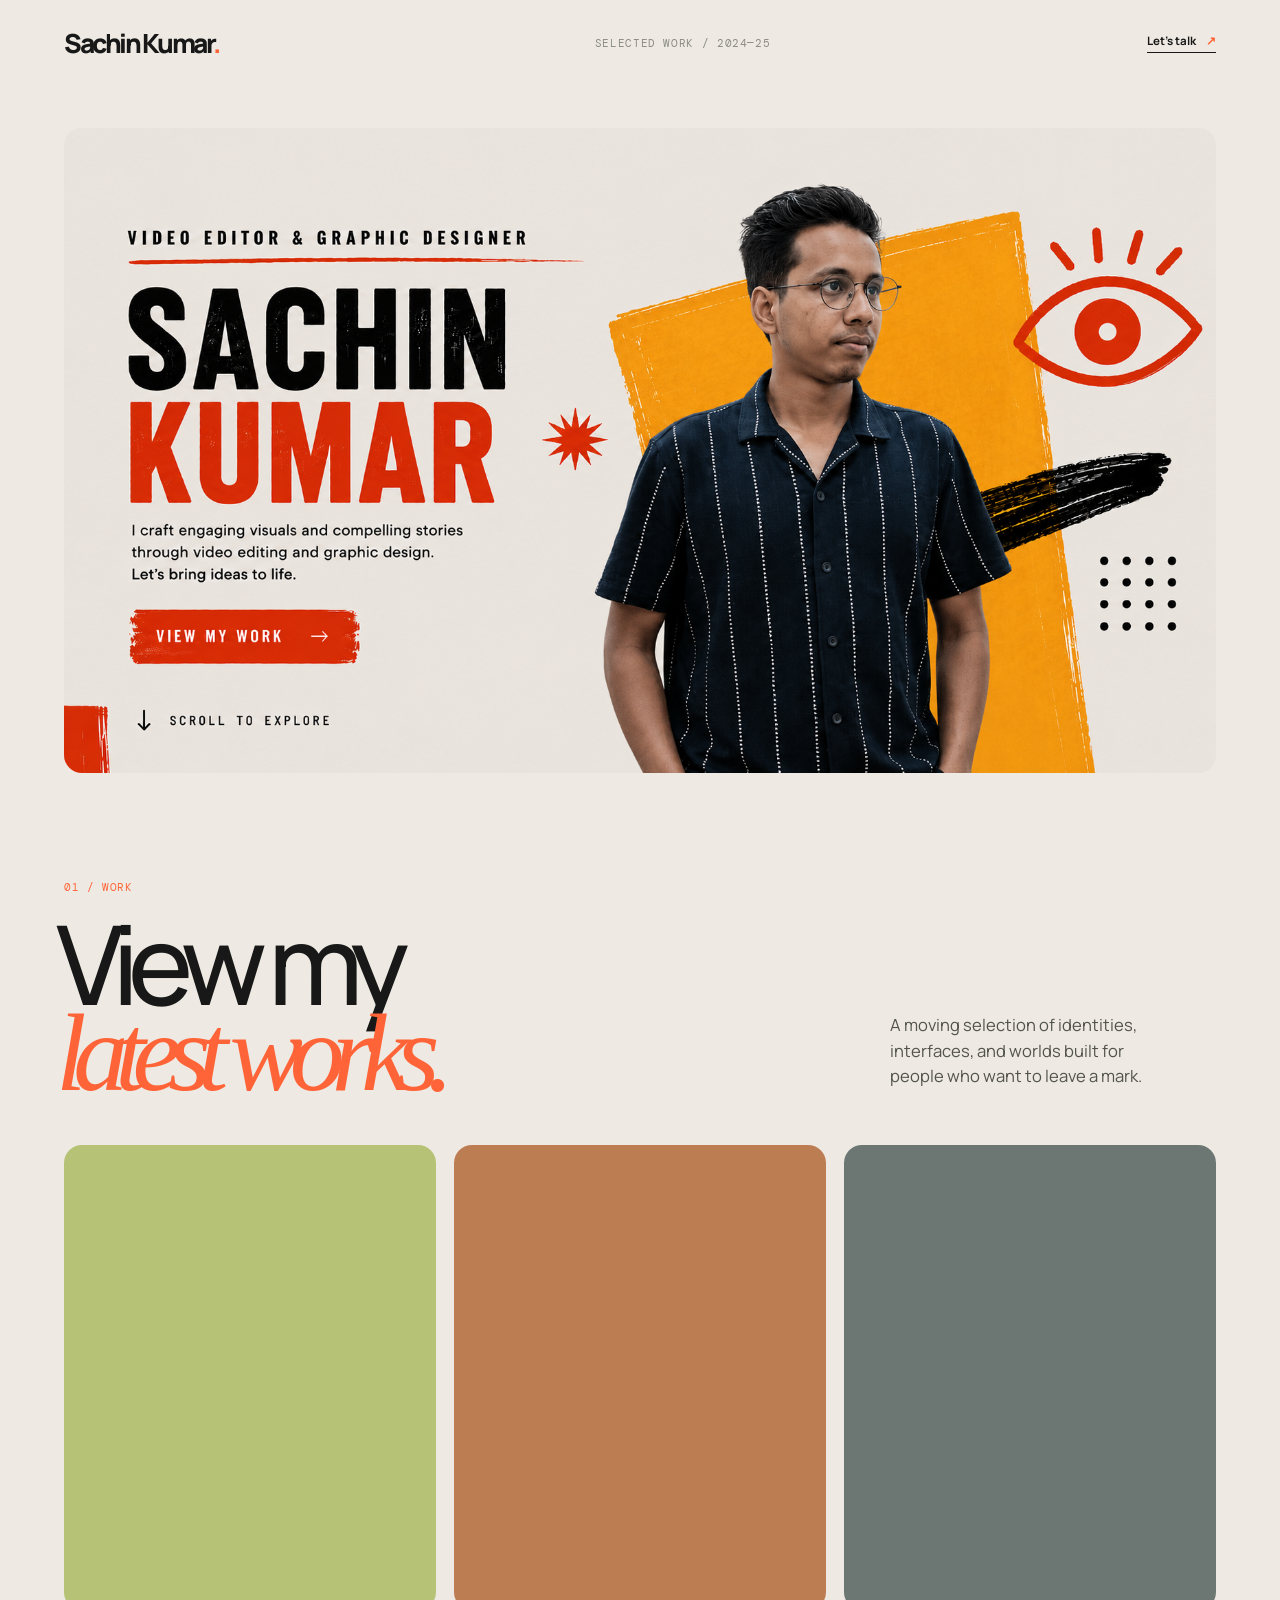
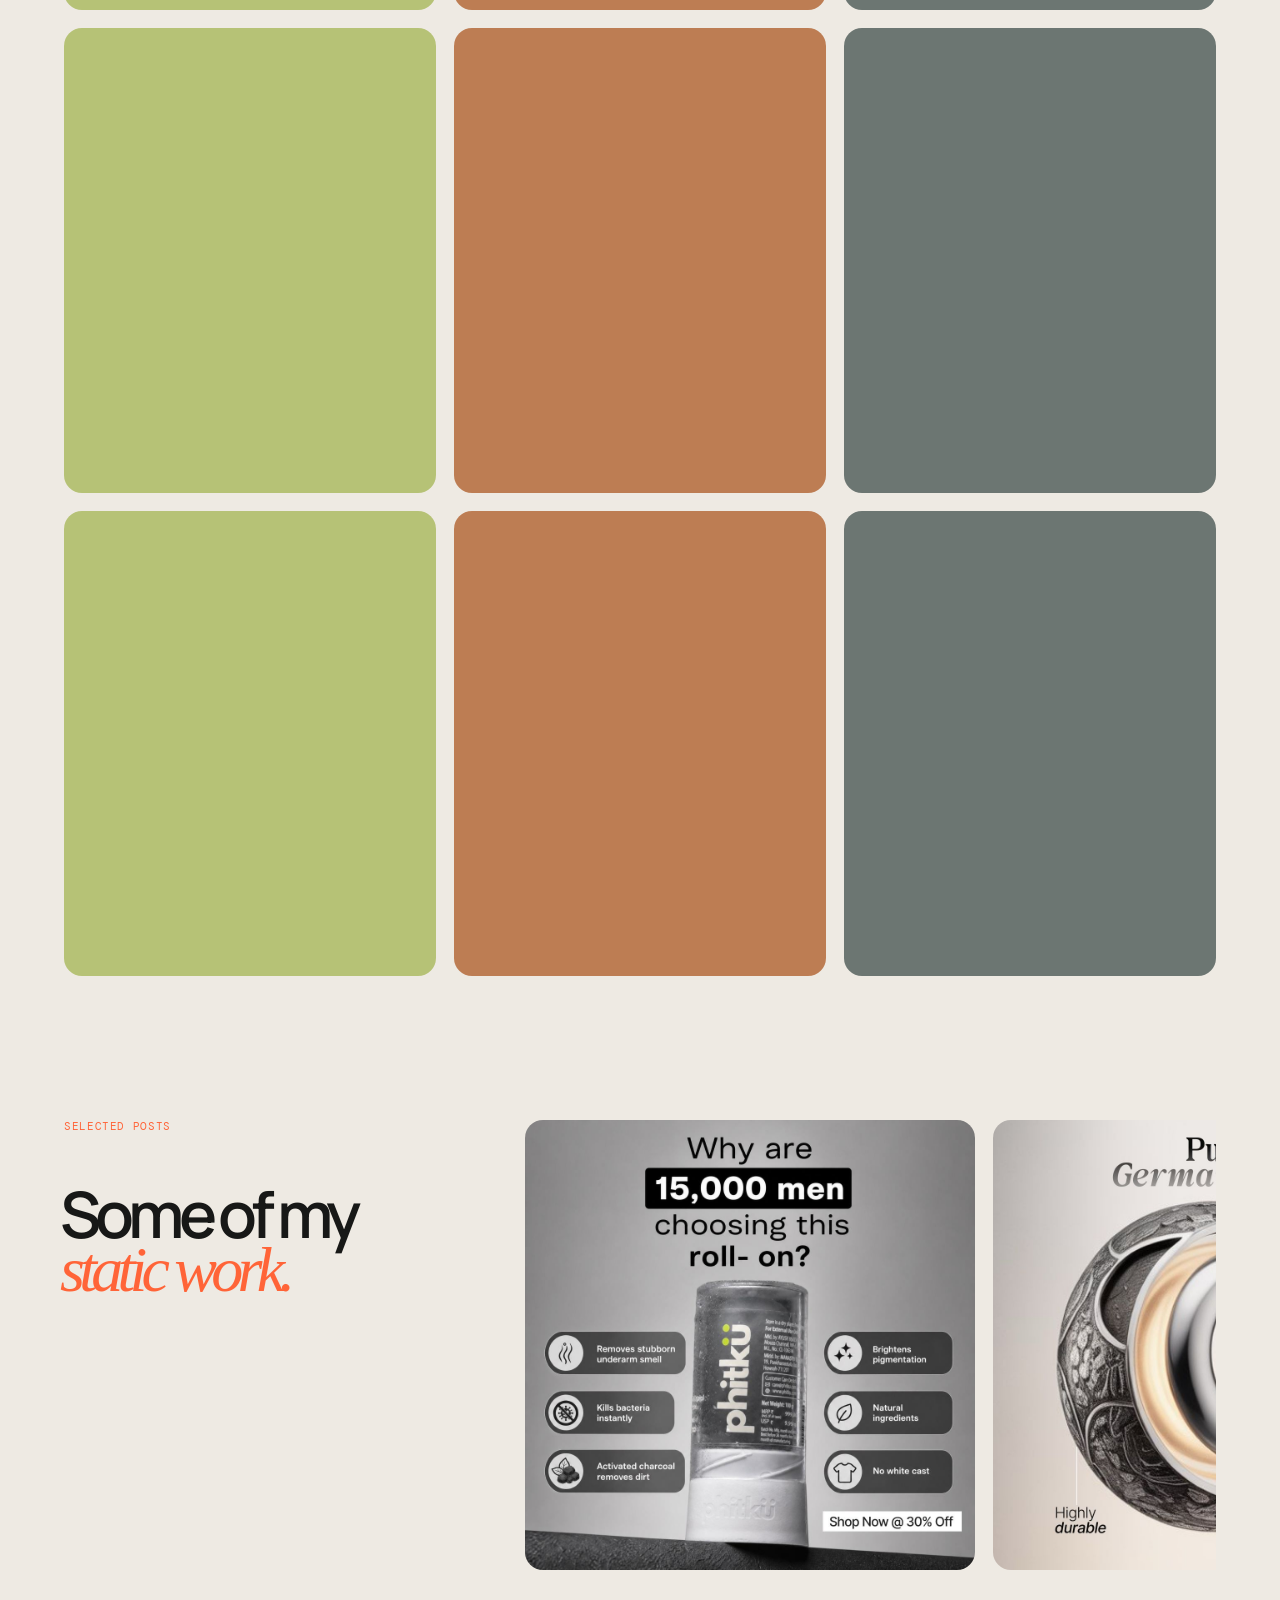
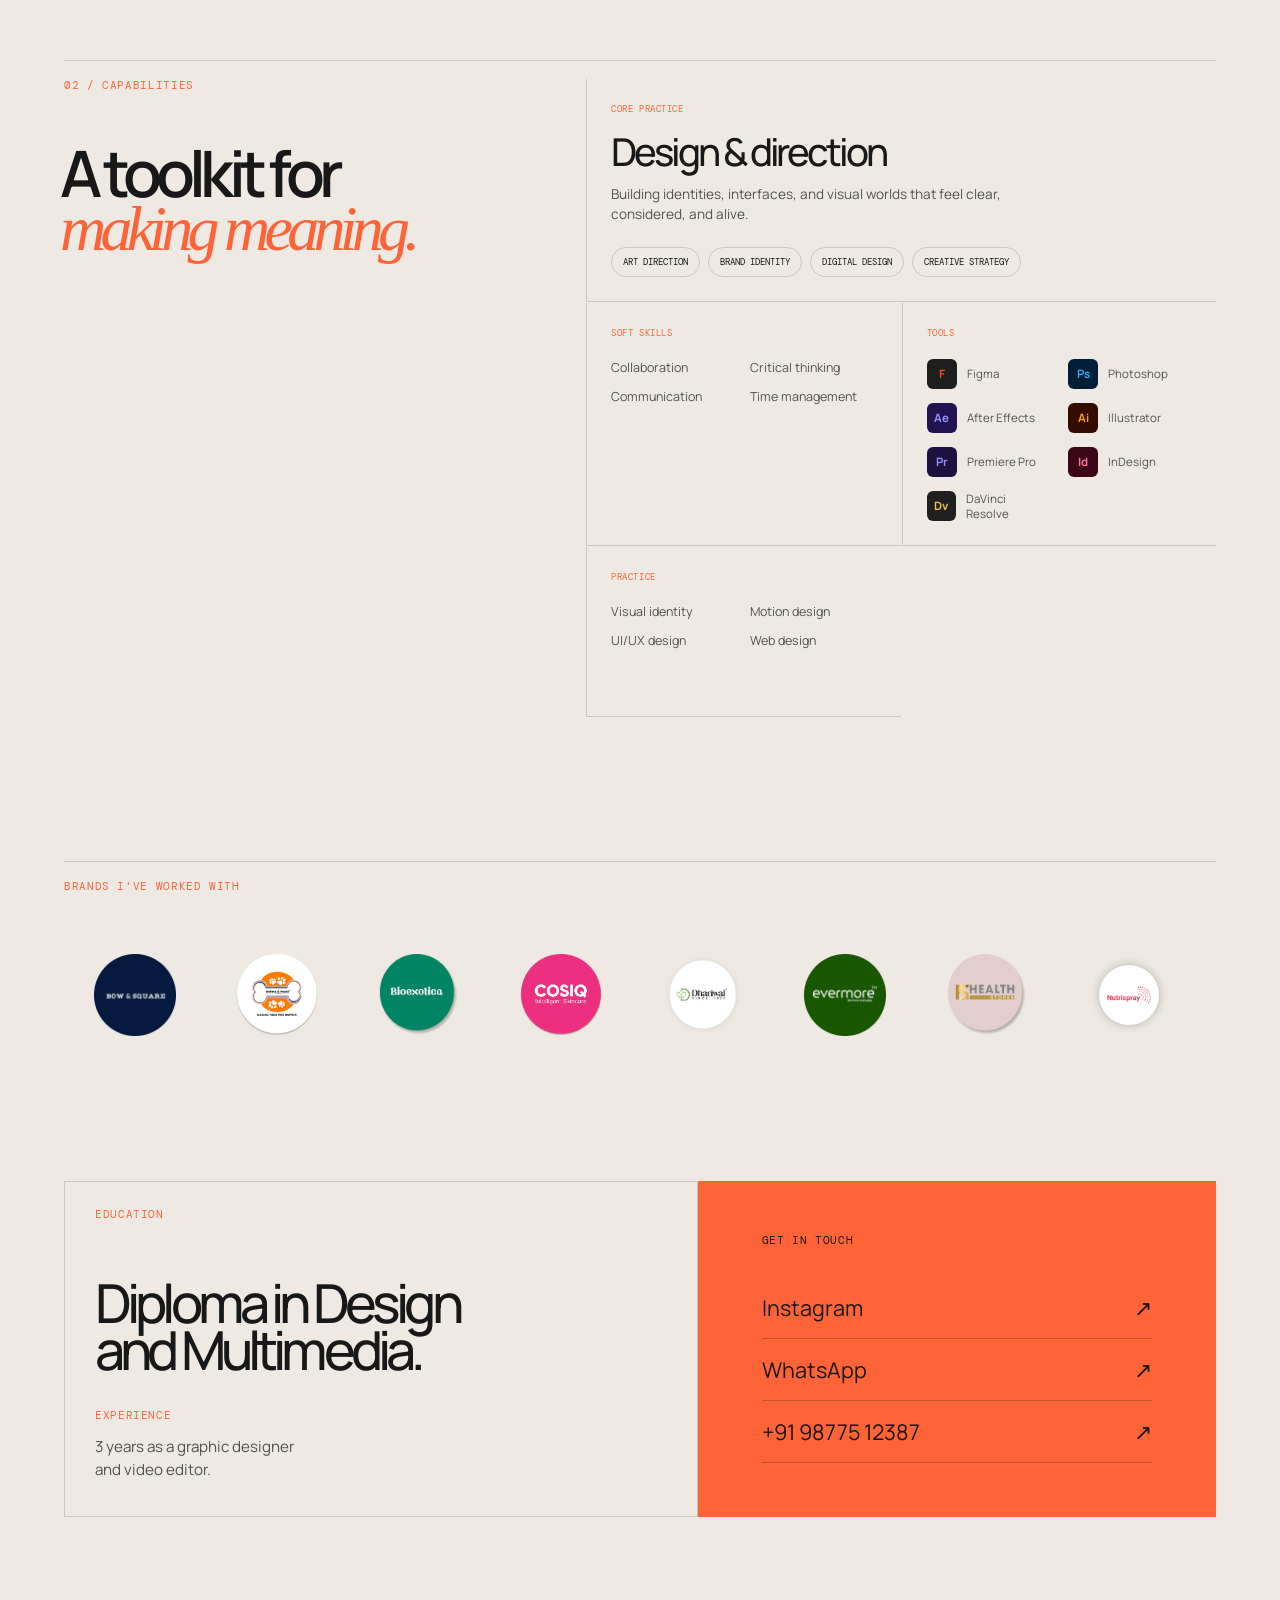
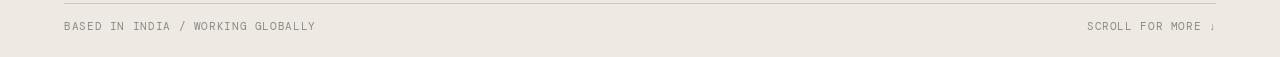
==== work/index.html @ 5f2275ee "Build Sachin portfolio site" ====
<!doctype html>
<html lang="en">
  <head>
    <meta charset="UTF-8" />
    <meta name="viewport" content="width=device-width, initial-scale=1.0" />
    <meta name="description" content="Selected work — a vertical reel of motion, design, and digital experiences." />
    <title>Work — Sachin</title>
    <link rel="preconnect" href="https://fonts.googleapis.com" />
    <link rel="preconnect" href="https://fonts.gstatic.com" crossorigin />
    <link href="https://fonts.googleapis.com/css2?family=DM+Mono:wght@400;500&family=Manrope:wght@400;500;600;700;800&display=swap" rel="stylesheet" />
    <link rel="stylesheet" href="./styles.css" />
  </head>
  <body>
    <main class="work-page">
      <header class="site-header">
        <a class="brand" href="../" aria-label="Back to home">Sachin Kumar<span>.</span></a>
        <p class="eyebrow">Selected work / 2024—25</p>
        <a class="contact-link" href="https://wa.me/919877512387" target="_blank" rel="noopener noreferrer">Let's talk <span>↗</span></a>
      </header>

      <div class="top-banner">
        <picture>
          <source media="(max-width: 650px)" srcset="./sachin-graphic-mob.png" />
          <img src="./sachin-graphic-desk.png" alt="Sachin Kumar — graphic designer" />
        </picture>
      </div>

      <section class="work-intro" aria-labelledby="work-title">
        <div>
          <p class="eyebrow accent">01 / Work</p>
          <h1 id="work-title">View my<br /><em>latest works.</em></h1>
        </div>
        <p class="intro-copy">A moving selection of identities, interfaces, and worlds built for people who want to leave a mark.</p>
      </section>

      <div class="video-grid" id="video-grid" aria-label="Selected work videos"></div>

      <section class="static-work-section" aria-labelledby="static-work-title">
        <div class="static-work-heading">
          <p class="eyebrow accent">Selected posts</p>
          <h2 id="static-work-title">Some of my<br /><em>static work.</em></h2>
        </div>
        <div class="image-slider" aria-label="Selected still images">
          <div class="image-slider-track" id="image-slider-track"></div>
          <button class="image-slider-button image-slider-previous" id="image-previous" type="button" aria-label="Previous image">←</button>
          <button class="image-slider-button image-slider-next" id="image-next" type="button" aria-label="Next image">→</button>
        </div>
      </section>

      <section class="skills-section" aria-labelledby="skills-title">
        <div class="skills-heading">
          <p class="eyebrow accent">02 / Capabilities</p>
          <h2 id="skills-title">A toolkit for<br /><em>making meaning.</em></h2>
        </div>
        <div class="skills-grid">
          <article class="skill-block skill-block-wide">
            <p class="mono">Core practice</p>
            <h3>Design &amp; direction</h3>
            <p class="skill-copy">Building identities, interfaces, and visual worlds that feel clear, considered, and alive.</p>
            <div class="skill-tags"><span>Art direction</span><span>Brand identity</span><span>Digital design</span><span>Creative strategy</span></div>
          </article>
          <article class="skill-block">
            <p class="mono">Soft skills</p>
            <div class="skill-list"><span>Collaboration</span><span>Critical thinking</span><span>Communication</span><span>Time management</span></div>
          </article>
          <article class="skill-block">
            <p class="mono">Tools</p>
            <div class="software-list">
              <span class="software"><b class="software-icon figma">F</b>Figma</span><span class="software"><b class="software-icon adobe">Ps</b>Photoshop</span>
              <span class="software"><b class="software-icon after-effects">Ae</b>After Effects</span><span class="software"><b class="software-icon illustrator">Ai</b>Illustrator</span>
              <span class="software"><b class="software-icon premiere">Pr</b>Premiere Pro</span><span class="software"><b class="software-icon indesign">Id</b>InDesign</span>
              <span class="software"><b class="software-icon davinci">Dv</b>DaVinci Resolve</span>
            </div>
          </article>
          <article class="skill-block">
            <p class="mono">Practice</p>
            <div class="skill-list"><span>Visual identity</span><span>Motion design</span><span>UI/UX design</span><span>Web design</span></div>
          </article>
        </div>
      </section>

      <section class="brands-section" aria-labelledby="brands-title">
        <p class="eyebrow accent" id="brands-title">Brands I've worked with</p>
        <div class="brands-marquee">
          <div class="brands-track" id="brands-track"></div>
        </div>
      </section>

      <section class="details-section" aria-label="Education, experience, and contact information">
        <div class="details-copy">
          <p class="eyebrow accent">Education</p>
          <h2>Diploma in Design<br />and Multimedia.</h2>
          <p class="eyebrow accent details-label">Experience</p>
          <p class="details-text">3 years as a graphic designer<br />and video editor.</p>
        </div>
        <div class="contact-details">
          <p class="eyebrow">Get in touch</p>
          <a href="https://www.instagram.com/dristiframe/" target="_blank" rel="noopener noreferrer">Instagram <span>↗</span></a>
          <a href="https://wa.me/919877512387" target="_blank" rel="noopener noreferrer">WhatsApp <span>↗</span></a>
          <a href="tel:+919877512387">+91 98775 12387 <span>↗</span></a>
        </div>
      </section>

      <footer class="site-footer">
        <span class="mono">Based in india / working globally</span>
        <span class="mono">Scroll for more ↓</span>
      </footer>
    </main>

    <div class="video-modal" id="video-modal" aria-hidden="true" role="dialog" aria-modal="true" aria-label="Expanded project video">
      <button class="video-modal-close" id="video-modal-close" aria-label="Close video">×</button>
      <video id="expanded-video" controls playsinline></video>
    </div>
    <script src="./script.js"></script>
  </body>
</html>
---- work/styles.css ----
:root {
  --paper: #eeeae3;
  --ink: #171817;
  --muted: #8a8b84;
  --line: rgba(23, 24, 23, .16);
  --lime: #d7ff4b;
  --orange: #ff6438;
}

* { box-sizing: border-box; }
html { background: var(--paper); color: var(--ink); font-family: Manrope, sans-serif; }
body { margin: 0; min-width: 320px; }
a { color: inherit; text-decoration: none; }
button { color: inherit; font: inherit; }
.work-page { min-height: 100vh; padding: 30px 5vw 24px; overflow: hidden; }
.site-header, .site-footer { align-items: center; display: flex; justify-content: space-between; }
.brand { font-size: 1.65rem; font-weight: 800; letter-spacing: -.09em; line-height: 1; }
.brand span { color: var(--orange); }
.eyebrow, .mono { font-family: "DM Mono", monospace; font-size: .66rem; letter-spacing: .06em; text-transform: uppercase; }
.eyebrow { margin: 0; color: var(--muted); }
.accent { color: var(--orange); }
.contact-link { border-bottom: 1px solid var(--ink); font-size: .72rem; font-weight: 700; padding-bottom: 4px; }
.contact-link span { color: var(--orange); margin-left: 8px; }
.top-banner { margin: clamp(46px, 8vh, 100px) auto 0; max-width: 1300px; overflow: hidden; }
.top-banner picture, .top-banner img { display: block; width: 100%; }
.top-banner img { border-radius: 18px; height: auto; }
.work-intro { align-items: end; display: flex; justify-content: space-between; margin: clamp(70px, 12vh, 150px) 0 50px; }
h1 { font-size: clamp(4.5rem, 8.6vw, 9rem); font-weight: 500; letter-spacing: -.095em; line-height: .77; margin: 27px 0 0 -8px; }
h1 em { color: var(--orange); font-family: Georgia, serif; font-weight: 400; letter-spacing: -.12em; }
.intro-copy { color: #52534d; font-size: clamp(.9rem, 1.3vw, 1.08rem); line-height: 1.55; margin: 0 4% 6px 0; max-width: 280px; }
.skills-section { border-top: 1px solid var(--line); display: grid; gap: clamp(36px, 8vw, 130px); grid-template-columns: .8fr 1.2fr; margin: 0 auto clamp(110px, 16vh, 190px); max-width: 1300px; padding-top: 18px; }
.skills-heading h2 { font-size: clamp(2.8rem, 5vw, 5.4rem); letter-spacing: -.09em; line-height: .82; margin: 55px 0 0 -4px; }
.skills-heading h2 em { color: var(--orange); font-family: Georgia, serif; font-style: italic; font-weight: 400; }
.skills-grid { display: grid; gap: 1px; grid-template-columns: repeat(2, 1fr); }
.skill-block { border-left: 1px solid var(--line); border-bottom: 1px solid var(--line); min-height: 170px; padding: 24px 24px; }
.skill-block-wide { grid-column: span 2; min-height: 210px; }
.skill-block .mono { color: var(--orange); font-size: .58rem; margin: 0 0 20px; }
.skill-block h3 { font-size: clamp(1.7rem, 3vw, 3rem); font-weight: 500; letter-spacing: -.08em; line-height: .9; margin: 0 0 14px; }
.skill-copy { color: #52534d; font-size: .85rem; line-height: 1.5; margin: 0 0 22px; max-width: 390px; }
.skill-tags { display: flex; flex-wrap: wrap; gap: 8px; }
.skill-tags span { border: 1px solid var(--line); border-radius: 999px; font: .58rem "DM Mono", monospace; padding: 8px 11px; text-transform: uppercase; }
.skill-list { display: grid; gap: 12px; grid-template-columns: 1fr 1fr; }
.skill-list span { color: #52534d; font-size: .78rem; }
.software-list { display: grid; gap: 14px 18px; grid-template-columns: 1fr 1fr; }
.software { align-items: center; color: #52534d; display: flex; font-size: .72rem; gap: 10px; }
.software-icon { align-items: center; background: var(--ink); border-radius: 6px; color: white; display: inline-flex; font: 700 .72rem Manrope, sans-serif; height: 30px; justify-content: center; width: 30px; }
.software-icon.figma { background: #1e1e1e; color: #f24e1e; }.software-icon.adobe { background: #001e36; color: #31a8ff; }.software-icon.after-effects { background: #20134f; color: #9990ff; }.software-icon.illustrator { background: #330d00; color: #ff9a00; }.software-icon.premiere { background: #1d123f; color: #9990ff; }.software-icon.indesign { background: #3b0717; color: #ff6f9f; }
.software-icon.davinci { background: #202020; color: #f2c14e; }
.reel { margin: 0 auto; max-width: 1300px; }
.skills-reel { border-top: 1px solid var(--line); margin: 72px 0 0; max-width: none; padding-top: 18px; }
.video-grid { display: grid; gap: 18px; grid-template-columns: repeat(3, minmax(0, 1fr)); margin: 0 auto clamp(72px, 16vh, 190px); max-width: 1300px; width: 100%; }
.slide { aspect-ratio: 4 / 5; background: #303b30; border-radius: 18px; cursor: pointer; overflow: hidden; position: relative; }
.slide video { height: 100%; object-fit: cover; position: absolute; width: 100%; }
.slide:nth-child(3n + 1) { background: #b6c276; }.slide:nth-child(3n + 2) { background: #bd7d53; }.slide:nth-child(3n) { background: #6c7672; }
.slide:nth-child(3n + 2) video { filter: saturate(.75) sepia(.2); }.slide:nth-child(3n) video { filter: grayscale(.5) contrast(1.1); }
.slide-overlay { display: none; }
.slide-open { background: transparent; border: 0; cursor: pointer; inset: 0; padding: 0; position: absolute; z-index: 2; }
.static-work-section { align-items: start; display: grid; gap: clamp(36px, 7vw, 110px); grid-template-columns: .7fr 1.3fr; margin: 0 auto clamp(72px, 10vh, 110px); max-width: 1300px; }
.static-work-heading h2 { font-size: clamp(2.8rem, 5vw, 5.4rem); letter-spacing: -.09em; line-height: .82; margin: 55px 0 0 -4px; }
.static-work-heading h2 em { color: var(--orange); font-family: Georgia, serif; font-style: italic; font-weight: 400; }
.image-slider { min-width: 0; overflow: hidden; position: relative; }
.image-slider-track { display: flex; gap: 18px; overflow-x: auto; scroll-behavior: smooth; scrollbar-width: none; }
.image-slider-track::-webkit-scrollbar { display: none; }
.image-slide { height:450px; background: #e5e3df; border-radius: 18px; flex: 0 0 calc((100% - 36px) / 3); object-fit: cover; scroll-snap-align: start; width: 100%; }
.image-slider-button { display: none; }
h2 { font-size: clamp(1.2rem, 2.1vw, 2rem); font-weight: 600; letter-spacing: -.08em; line-height: .9; margin: 0; }
h2 span { font-family: Georgia, serif; font-style: italic; font-weight: 400; letter-spacing: -.12em; }
.slide-detail { font-size: .66rem; line-height: 1.35; margin: 14px 0 0; }
.slide-arrow { color: var(--lime); font-size: 1.3rem; position: absolute; right: 18px; top: 18px; }
.slide-arrow { background: transparent; border: 0; cursor: zoom-in; outline: none; padding: 0; z-index: 3; }
.slide-arrow:focus, .slide-arrow:focus-visible { outline: none; box-shadow: none; }
.site-footer { border-top: 1px solid var(--line); color: var(--muted); margin-top: 86px; padding-top: 16px; }
.video-modal { align-items: center; background: rgba(23,24,23,.92); display: flex; inset: 0; justify-content: center; opacity: 0; padding: 5vw; pointer-events: none; position: fixed; z-index: 20; }
.video-modal.is-open { opacity: 1; pointer-events: auto; }
.video-modal video { background: #000; border-radius: 14px; max-height: 90vh; max-width: min(1100px, 92vw); width: auto; }
.video-modal-close { background: var(--lime); border: 0; border-radius: 50%; cursor: pointer; font-size: 1.7rem; height: 42px; line-height: 1; position: absolute; right: 28px; top: 24px; width: 42px; z-index: 1; }
body.modal-open { overflow: hidden; }
.brands-section { border-top: 1px solid var(--line); margin: 0 auto clamp(90px, 14vh, 160px); max-width: 1300px; overflow: hidden; padding-top: 18px; }
.brands-marquee { margin-top: 42px; overflow: hidden; width: 100vw; }
.brands-track { align-items: center; animation: brands-scroll 32s linear infinite; display: flex; width: max-content; }
.brand-logo { align-items: center; display: flex; height: 120px; justify-content: center; padding: 0 8px; width: 142px; }
.brand-logo img { display: block; max-height: 82px; max-width: 155px; object-fit: contain; }
@keyframes brands-scroll { from { transform: translateX(0); } to { transform: translateX(-50%); } }
.details-section { display: grid; grid-template-columns: 1.1fr .9fr; margin: 0 auto 86px; max-width: 1300px; min-height: 330px; }
.details-copy { border: 1px solid var(--line); padding: 26px 30px 34px; }
.details-copy h2 { font-size: clamp(2.2rem, 4.2vw, 4.6rem); font-weight: 500; letter-spacing: -.09em; line-height: .88; margin: 58px 0 36px; }
.details-label { margin-top: 30px; }
.details-text { color: #52534d; font-size: .95rem; line-height: 1.5; margin: 14px 0 0; }
.contact-details { background: var(--orange); color: var(--ink); display: flex; flex-direction: column; justify-content: center; padding: 36px clamp(28px, 5vw, 70px); }
.contact-details .eyebrow { color: var(--ink); margin-bottom: 30px; }
.contact-details a { border-bottom: 1px solid rgba(23,24,23,.25); font-size: clamp(1rem, 1.7vw, 1.35rem); padding: 16px 0; }
.contact-details a span { float: right; }

@media (max-width: 768px) {
  .work-page { padding: 22px 20px 20px; }
  .site-header .eyebrow { display: none; }
  .work-intro { align-items: start; flex-direction: column; gap: 28px; margin: 90px 0 36px; }
  h1 { font-size: 18vw; }
  .intro-copy { margin: 0; max-width: inherit;font-size: 14px; line-height: 1.4;}
  .skills-section { display: block; margin-bottom: 90px; }
  .skills-heading h2 { margin: 45px 0 42px; }
  .skills-grid { grid-template-columns: 1fr 1fr; }
  .skill-block { min-height: 150px; padding-left: 16px; }
  .skill-block-wide { grid-column: span 2; min-height: 205px; }
  .skill-block-wide { order: 0; }
  .skill-block:nth-child(2) { order: 1; }
  .skill-block:nth-child(4) { order: 2; }
  .skill-block:nth-child(3) { grid-column: span 2; order: 3; }
  .skill-list { grid-template-columns: 1fr; }
  .video-grid { gap: 12px; grid-template-columns: repeat(3, minmax(0, 1fr)); margin-bottom: 90px; }
  .slide { border-radius: 14px; }
  .image-slider-track { gap: 12px; }
  .image-slide { border-radius: 14px; flex-basis: calc((100% - 24px) / 3); }
  .site-footer { margin-top: 20px; }
  .site-footer span:last-child { display: none; }
  .top-banner { margin-top: 42px; }
  .top-banner img { border-radius: 12px; }
  .brands-marquee { margin-top: 30px; }
  .brand-logo { height: 92px; padding: 0 5px; width: 112px; }
  .brand-logo img { max-height: 90px; max-width: 115px; }
  .details-section { display: block; margin-bottom: 64px; }
  .details-copy { padding: 22px 16px 30px; }
  .details-copy h2 { margin: 42px 0 30px; }
  .contact-details { padding: 30px 16px; }
  .static-work-section { display: block; }
  .static-work-heading h2 { margin: 0 0 36px; }
  .image-slider-button { align-items: center; background: rgba(238,234,227,.92); border: 1px solid var(--line); border-radius: 50%; color: var(--ink); display: flex; height: 34px; justify-content: center; position: absolute; top: 50%; transform: translateY(-50%); width: 34px; z-index: 3; }
  .image-slider-previous { left: 1px; }
  .image-slider-next { right: 1px; }
  .image-slide { height:360px; }
}
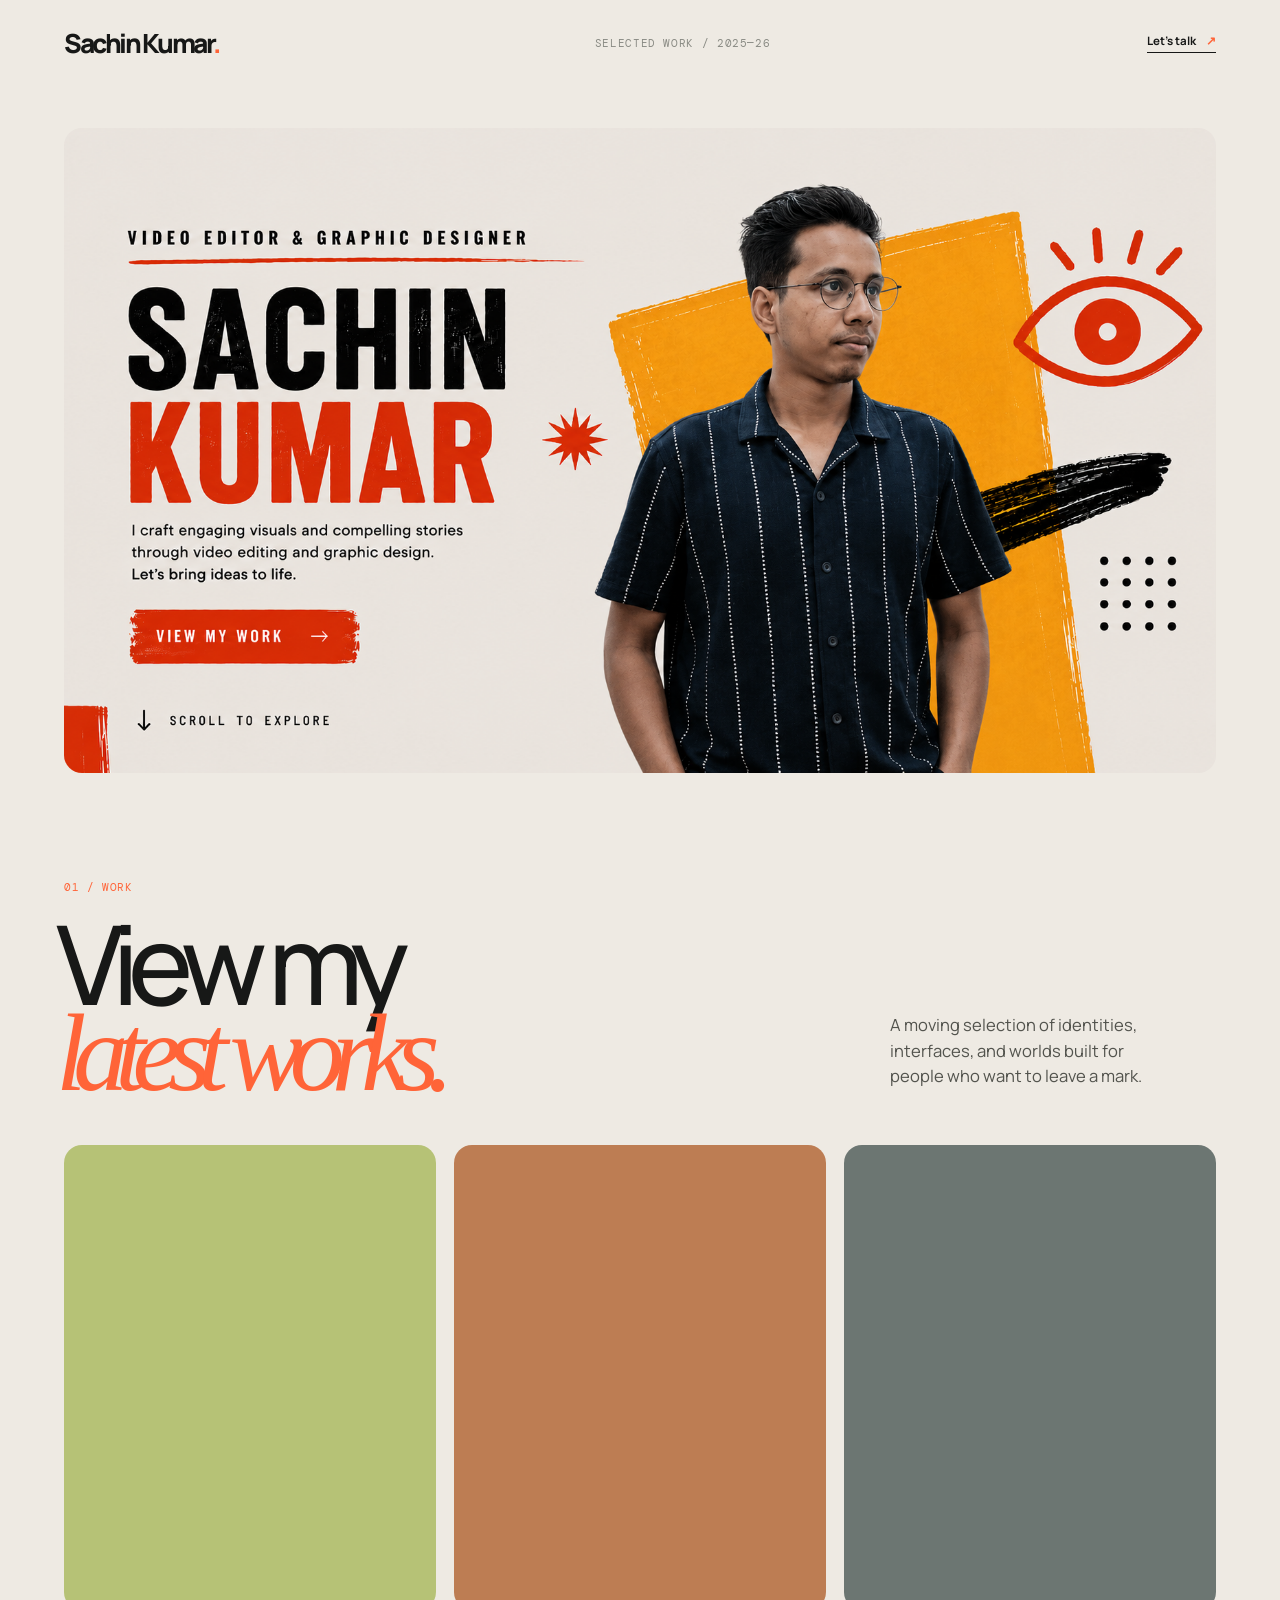
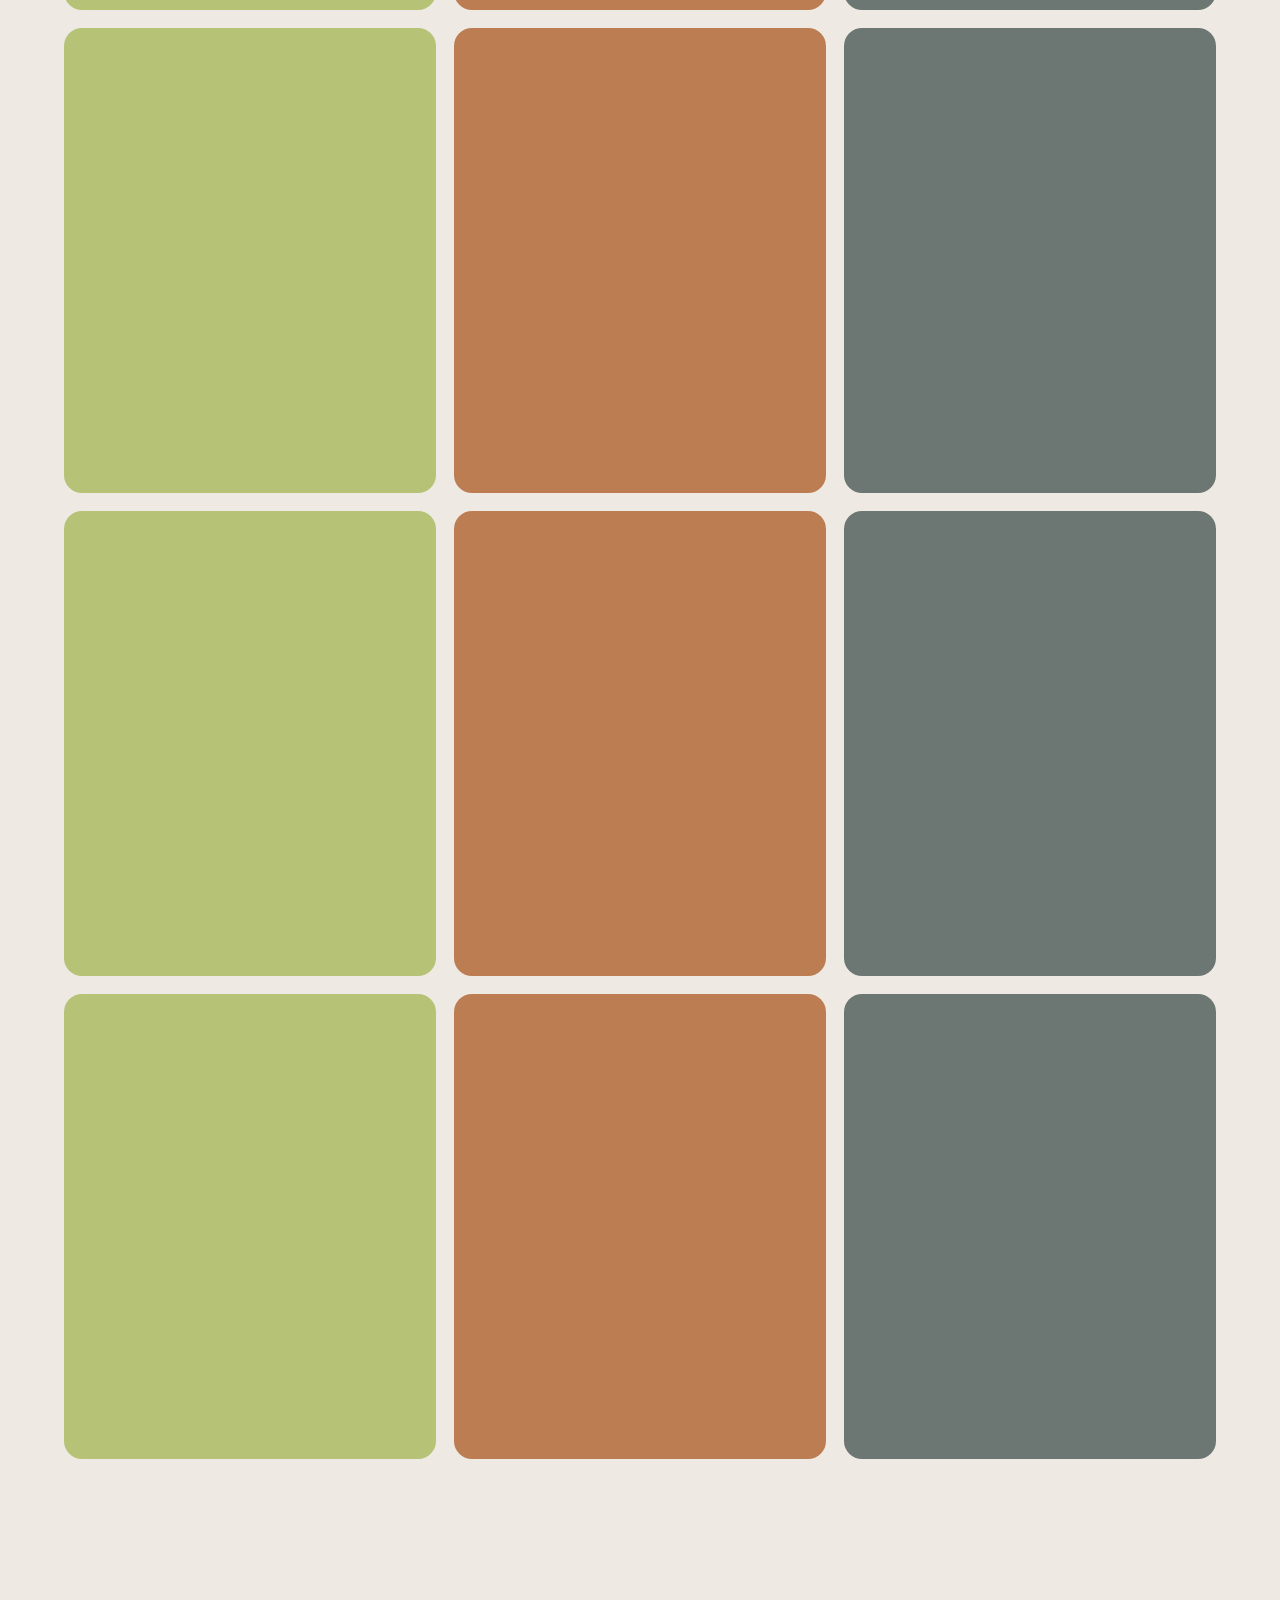
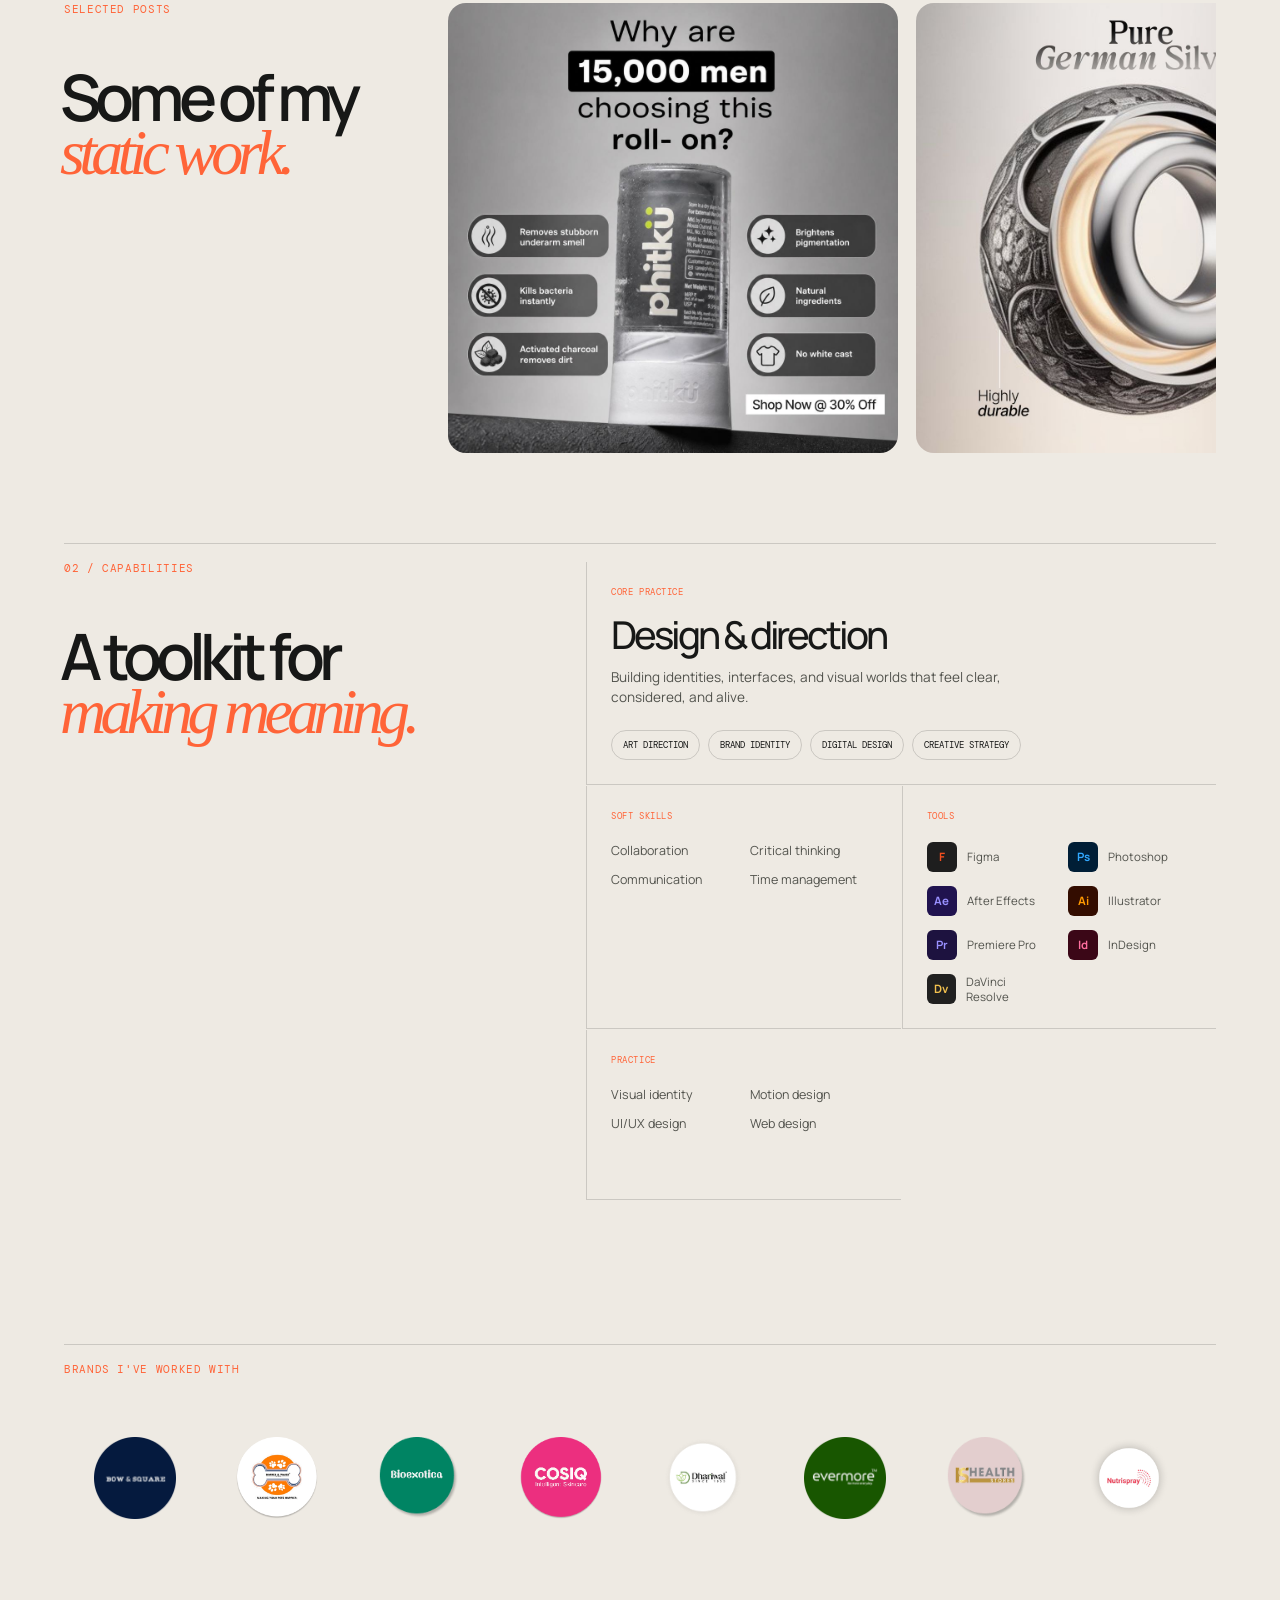
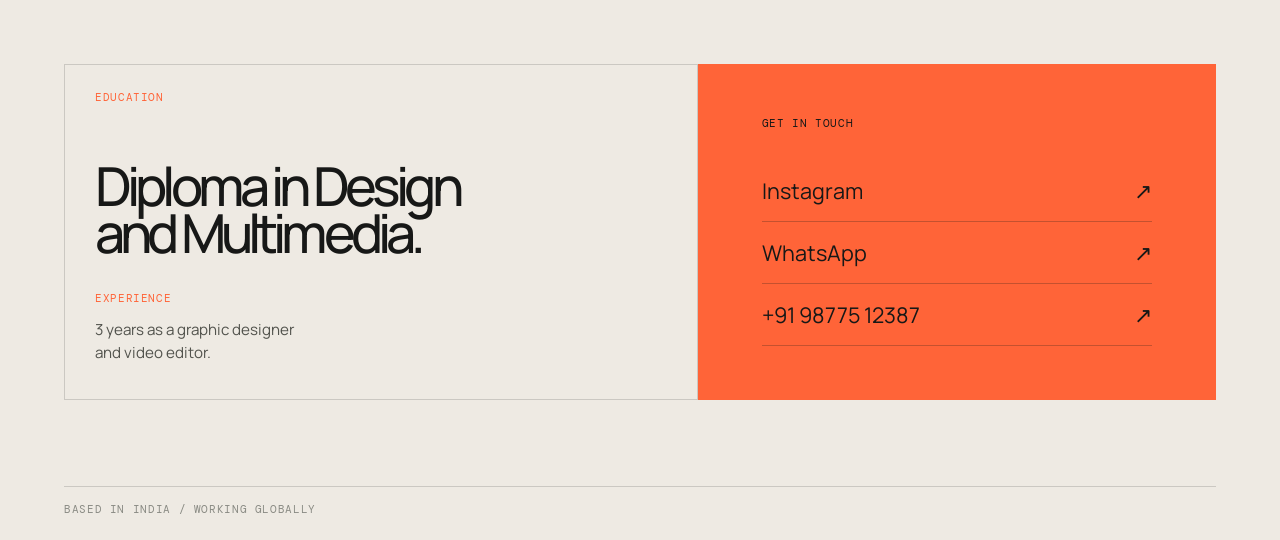
==== commit 28ca0f07: "Update selected work and video grid" ====
--- a/work/index.html
+++ b/work/index.html
@@ -14,7 +14,7 @@
     <main class="work-page">
       <header class="site-header">
         <a class="brand" href="../" aria-label="Back to home">Sachin Kumar<span>.</span></a>
-        <p class="eyebrow">Selected work / 2024—25</p>
+        <p class="eyebrow">Selected work / 2025—26</p>
         <a class="contact-link" href="https://wa.me/919877512387" target="_blank" rel="noopener noreferrer">Let's talk <span>↗</span></a>
       </header>
 
@@ -103,7 +103,7 @@
 
       <footer class="site-footer">
         <span class="mono">Based in india / working globally</span>
-        <span class="mono">Scroll for more ↓</span>
+        <!-- <span class="mono">Scroll for more ↓</span> -->
       </footer>
     </main>
 
@@ -111,6 +111,6 @@
       <button class="video-modal-close" id="video-modal-close" aria-label="Close video">×</button>
       <video id="expanded-video" controls playsinline></video>
     </div>
-    <script src="./script.js"></script>
+    <script src="./script.js?v=3"></script>
   </body>
 </html>
--- a/work/styles.css
+++ b/work/styles.css
@@ -55,7 +55,7 @@
 .slide:nth-child(3n + 2) video { filter: saturate(.75) sepia(.2); }.slide:nth-child(3n) video { filter: grayscale(.5) contrast(1.1); }
 .slide-overlay { display: none; }
 .slide-open { background: transparent; border: 0; cursor: pointer; inset: 0; padding: 0; position: absolute; z-index: 2; }
-.static-work-section { align-items: start; display: grid; gap: clamp(36px, 7vw, 110px); grid-template-columns: .7fr 1.3fr; margin: 0 auto clamp(72px, 10vh, 110px); max-width: 1300px; }
+.static-work-section { align-items: start; display: grid; gap: clamp(24px, 3vw, 44px); grid-template-columns: .62fr 1.38fr; margin: 0 auto clamp(72px, 10vh, 110px); max-width: 1300px; }
 .static-work-heading h2 { font-size: clamp(2.8rem, 5vw, 5.4rem); letter-spacing: -.09em; line-height: .82; margin: 55px 0 0 -4px; }
 .static-work-heading h2 em { color: var(--orange); font-family: Georgia, serif; font-style: italic; font-weight: 400; }
 .image-slider { min-width: 0; overflow: hidden; position: relative; }
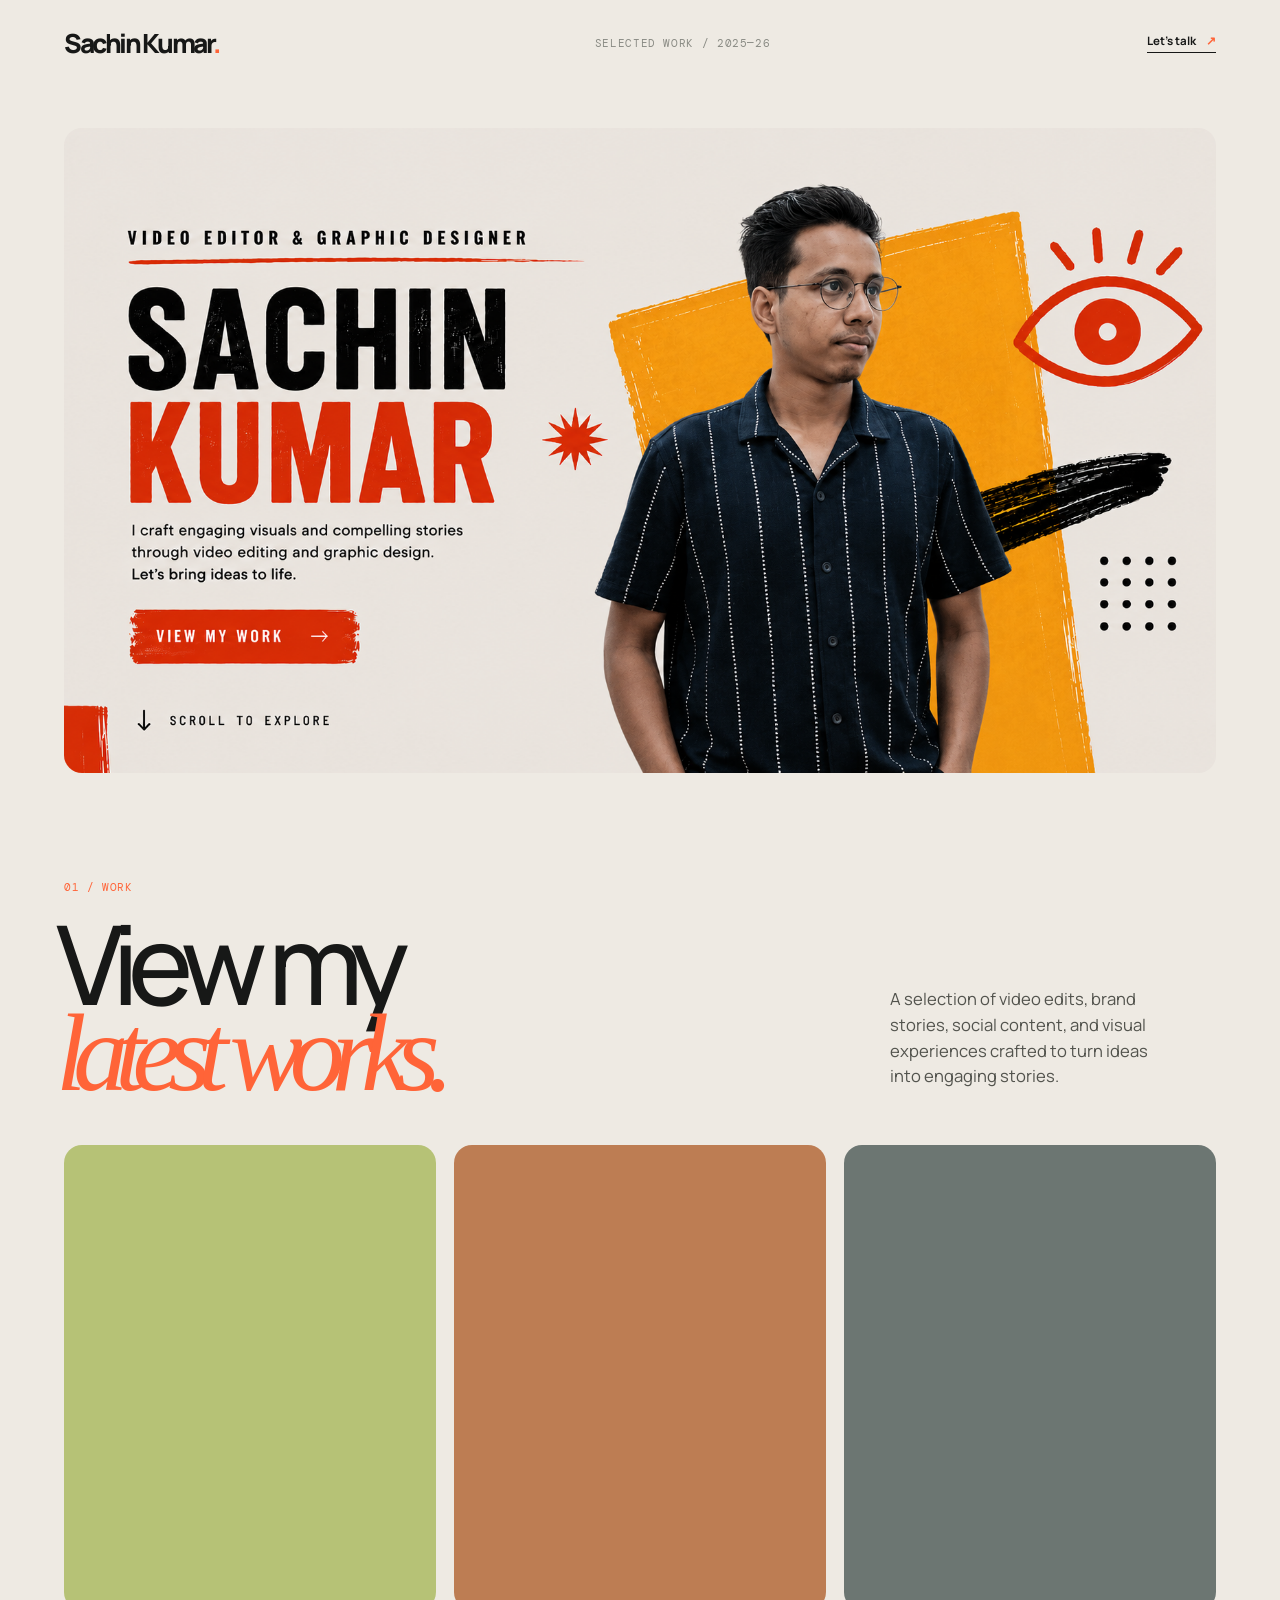
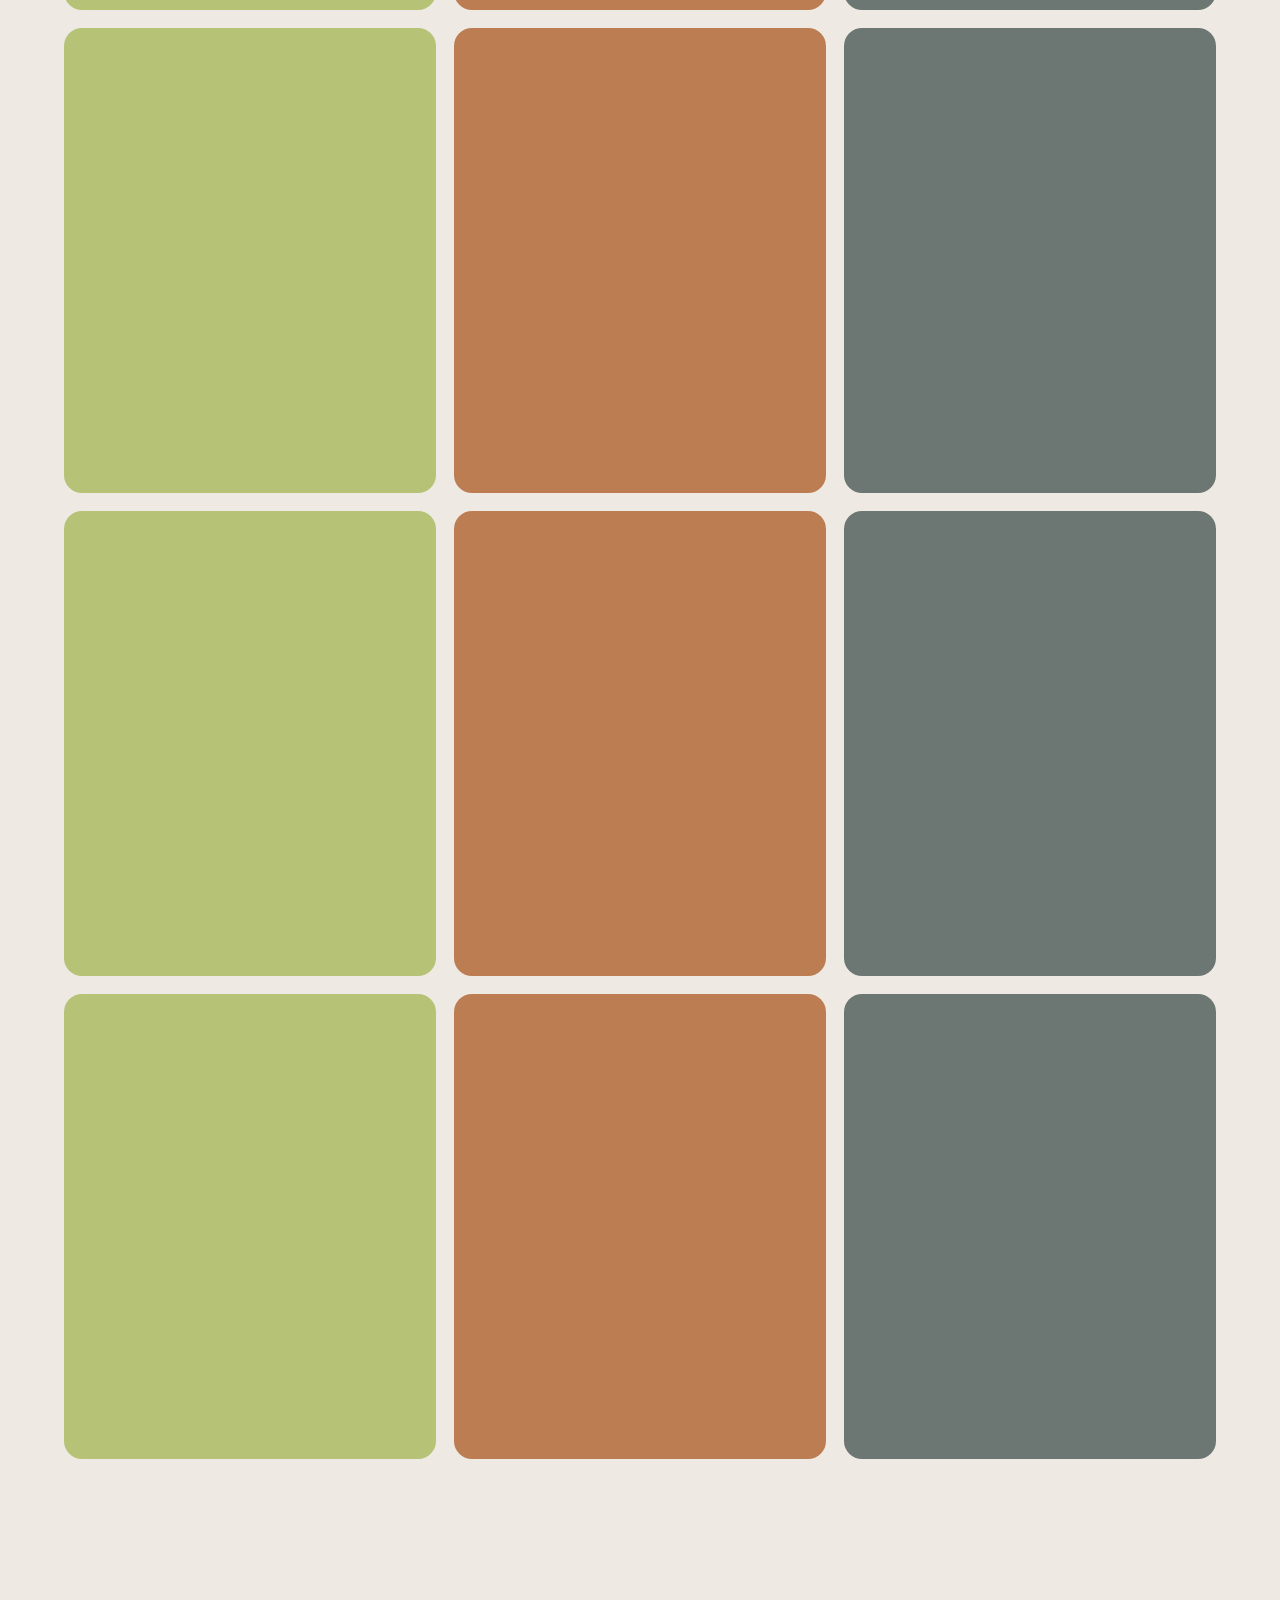
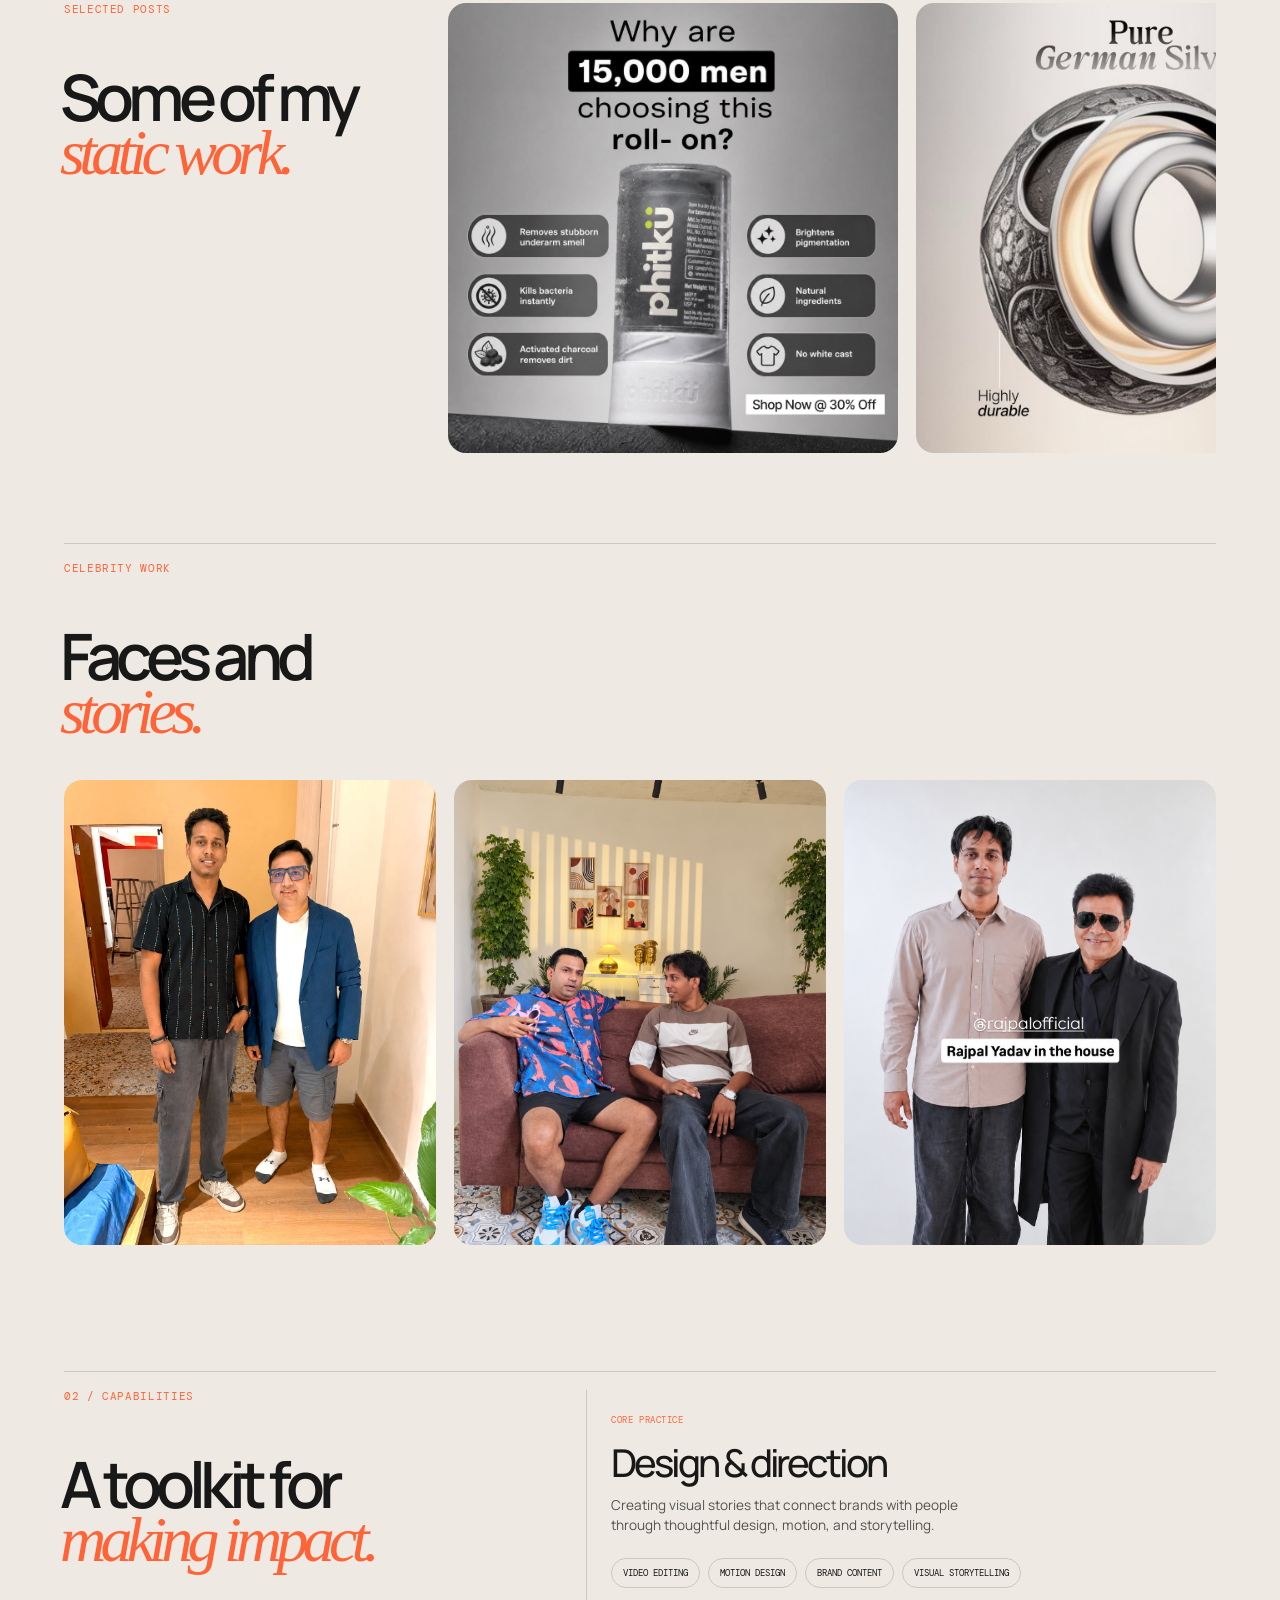
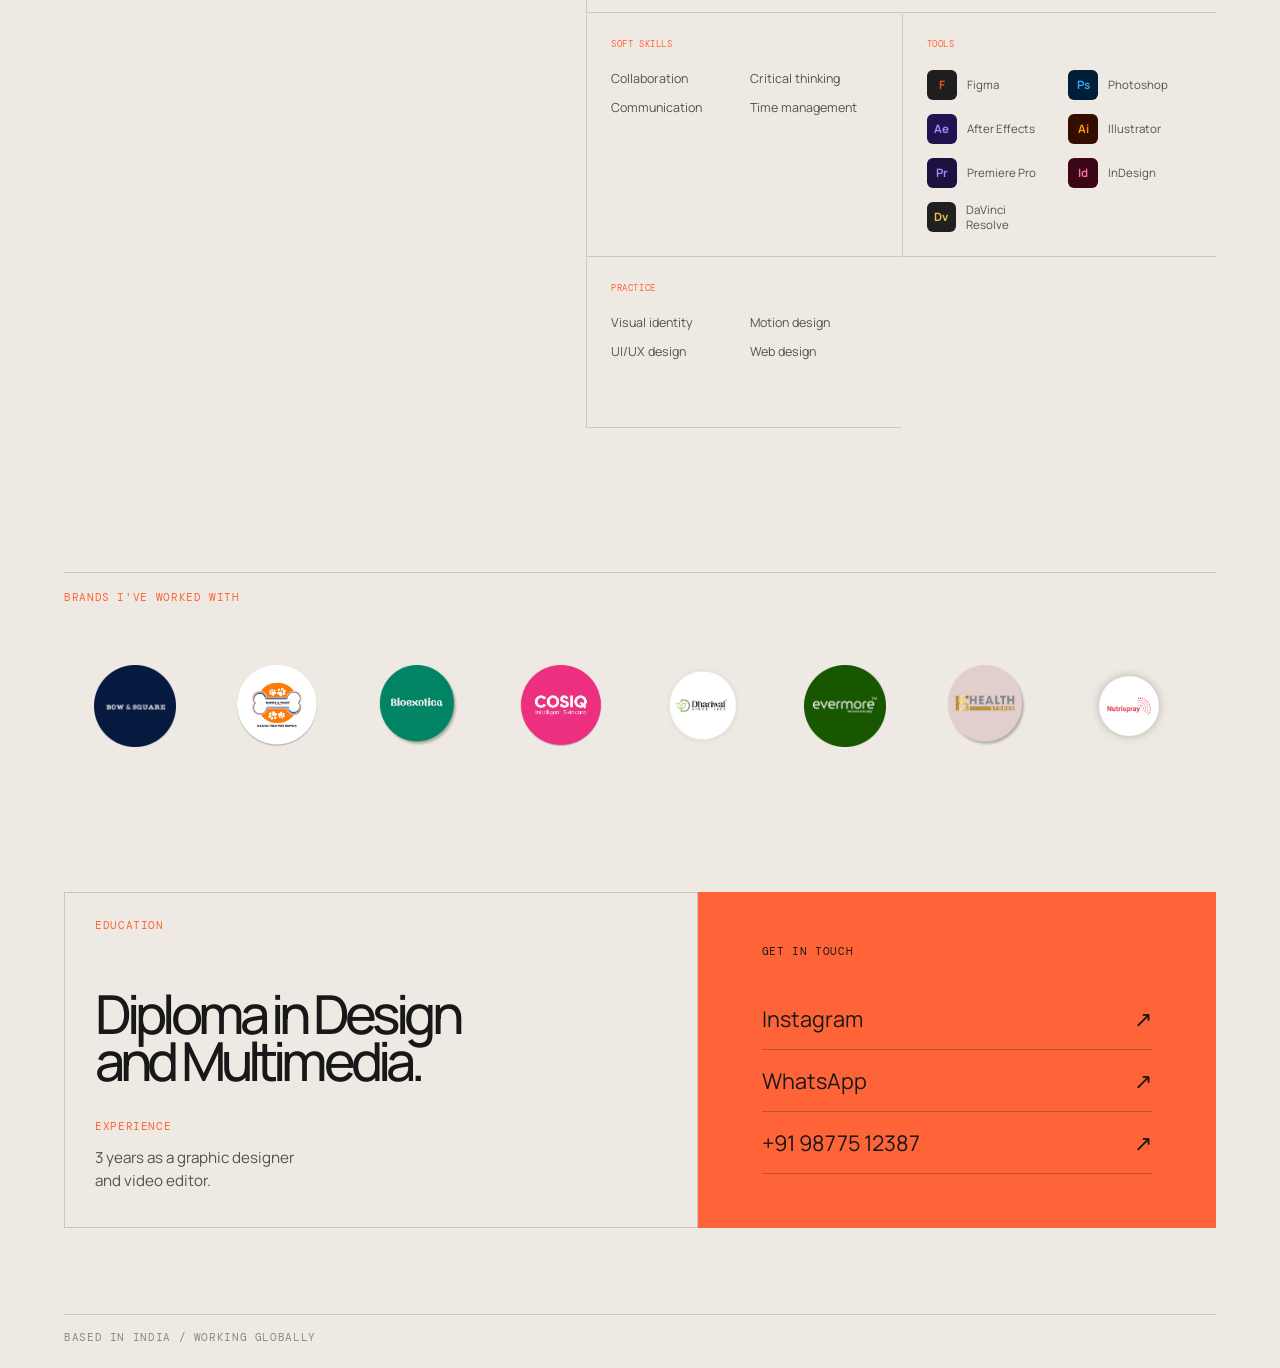
==== commit 226a4f4d: "Update portfolio sections and media" ====
--- a/work/index.html
+++ b/work/index.html
@@ -30,7 +30,7 @@
           <p class="eyebrow accent">01 / Work</p>
           <h1 id="work-title">View my<br /><em>latest works.</em></h1>
         </div>
-        <p class="intro-copy">A moving selection of identities, interfaces, and worlds built for people who want to leave a mark.</p>
+        <p class="intro-copy">A selection of video edits, brand stories, social content, and visual experiences crafted to turn ideas into engaging stories.</p>
       </section>
 
       <div class="video-grid" id="video-grid" aria-label="Selected work videos"></div>
@@ -47,17 +47,29 @@
         </div>
       </section>
 
+      <section class="celebrity-section" aria-labelledby="celebrity-title">
+        <div class="celebrity-heading">
+          <p class="eyebrow accent">Celebrity work</p>
+          <h2 id="celebrity-title">Faces and<br /><em>stories.</em></h2>
+        </div>
+        <div class="celebrity-grid">
+          <img src="./celeb-1.jpeg" alt="Celebrity creative work" loading="lazy" />
+          <img src="./celeb-2.png" alt="Celebrity creative work" loading="lazy" />
+          <img src="./celeb-3.png" alt="Celebrity creative work" loading="lazy" />
+        </div>
+      </section>
+
       <section class="skills-section" aria-labelledby="skills-title">
         <div class="skills-heading">
           <p class="eyebrow accent">02 / Capabilities</p>
-          <h2 id="skills-title">A toolkit for<br /><em>making meaning.</em></h2>
+          <h2 id="skills-title">A toolkit for<br /><em>making impact.</em></h2>
         </div>
         <div class="skills-grid">
           <article class="skill-block skill-block-wide">
             <p class="mono">Core practice</p>
             <h3>Design &amp; direction</h3>
-            <p class="skill-copy">Building identities, interfaces, and visual worlds that feel clear, considered, and alive.</p>
-            <div class="skill-tags"><span>Art direction</span><span>Brand identity</span><span>Digital design</span><span>Creative strategy</span></div>
+            <p class="skill-copy">Creating visual stories that connect brands with people through thoughtful design, motion, and storytelling.</p>
+            <div class="skill-tags"><span>Video editing</span><span>Motion design</span><span>Brand content</span><span>Visual storytelling</span></div>
           </article>
           <article class="skill-block">
             <p class="mono">Soft skills</p>
--- a/work/styles.css
+++ b/work/styles.css
@@ -63,6 +63,11 @@
 .image-slider-track::-webkit-scrollbar { display: none; }
 .image-slide { height:450px; background: #e5e3df; border-radius: 18px; flex: 0 0 calc((100% - 36px) / 3); object-fit: cover; scroll-snap-align: start; width: 100%; }
 .image-slider-button { display: none; }
+.celebrity-section { border-top: 1px solid var(--line); margin: 0 auto clamp(90px, 14vh, 160px); max-width: 1300px; padding-top: 18px; }
+.celebrity-heading h2 { font-size: clamp(2.8rem, 5vw, 5.4rem); letter-spacing: -.09em; line-height: .82; margin: 55px 0 42px -4px; }
+.celebrity-heading h2 em { color: var(--orange); font-family: Georgia, serif; font-style: italic; font-weight: 400; }
+.celebrity-grid { display: grid; gap: 18px; grid-template-columns: repeat(3, minmax(0, 1fr)); }
+.celebrity-grid img { aspect-ratio: 4 / 5; border-radius: 18px; display: block; object-fit: cover; width: 100%; }
 h2 { font-size: clamp(1.2rem, 2.1vw, 2rem); font-weight: 600; letter-spacing: -.08em; line-height: .9; margin: 0; }
 h2 span { font-family: Georgia, serif; font-style: italic; font-weight: 400; letter-spacing: -.12em; }
 .slide-detail { font-size: .66rem; line-height: 1.35; margin: 14px 0 0; }
@@ -124,6 +129,9 @@
   .contact-details { padding: 30px 16px; }
   .static-work-section { display: block; }
   .static-work-heading h2 { margin: 0 0 36px; }
+  .celebrity-heading h2 { margin: 42px 0 30px; }
+  .celebrity-grid { gap: 12px; }
+  .celebrity-grid img { border-radius: 14px; }
   .image-slider-button { align-items: center; background: rgba(238,234,227,.92); border: 1px solid var(--line); border-radius: 50%; color: var(--ink); display: flex; height: 34px; justify-content: center; position: absolute; top: 50%; transform: translateY(-50%); width: 34px; z-index: 3; }
   .image-slider-previous { left: 1px; }
   .image-slider-next { right: 1px; }
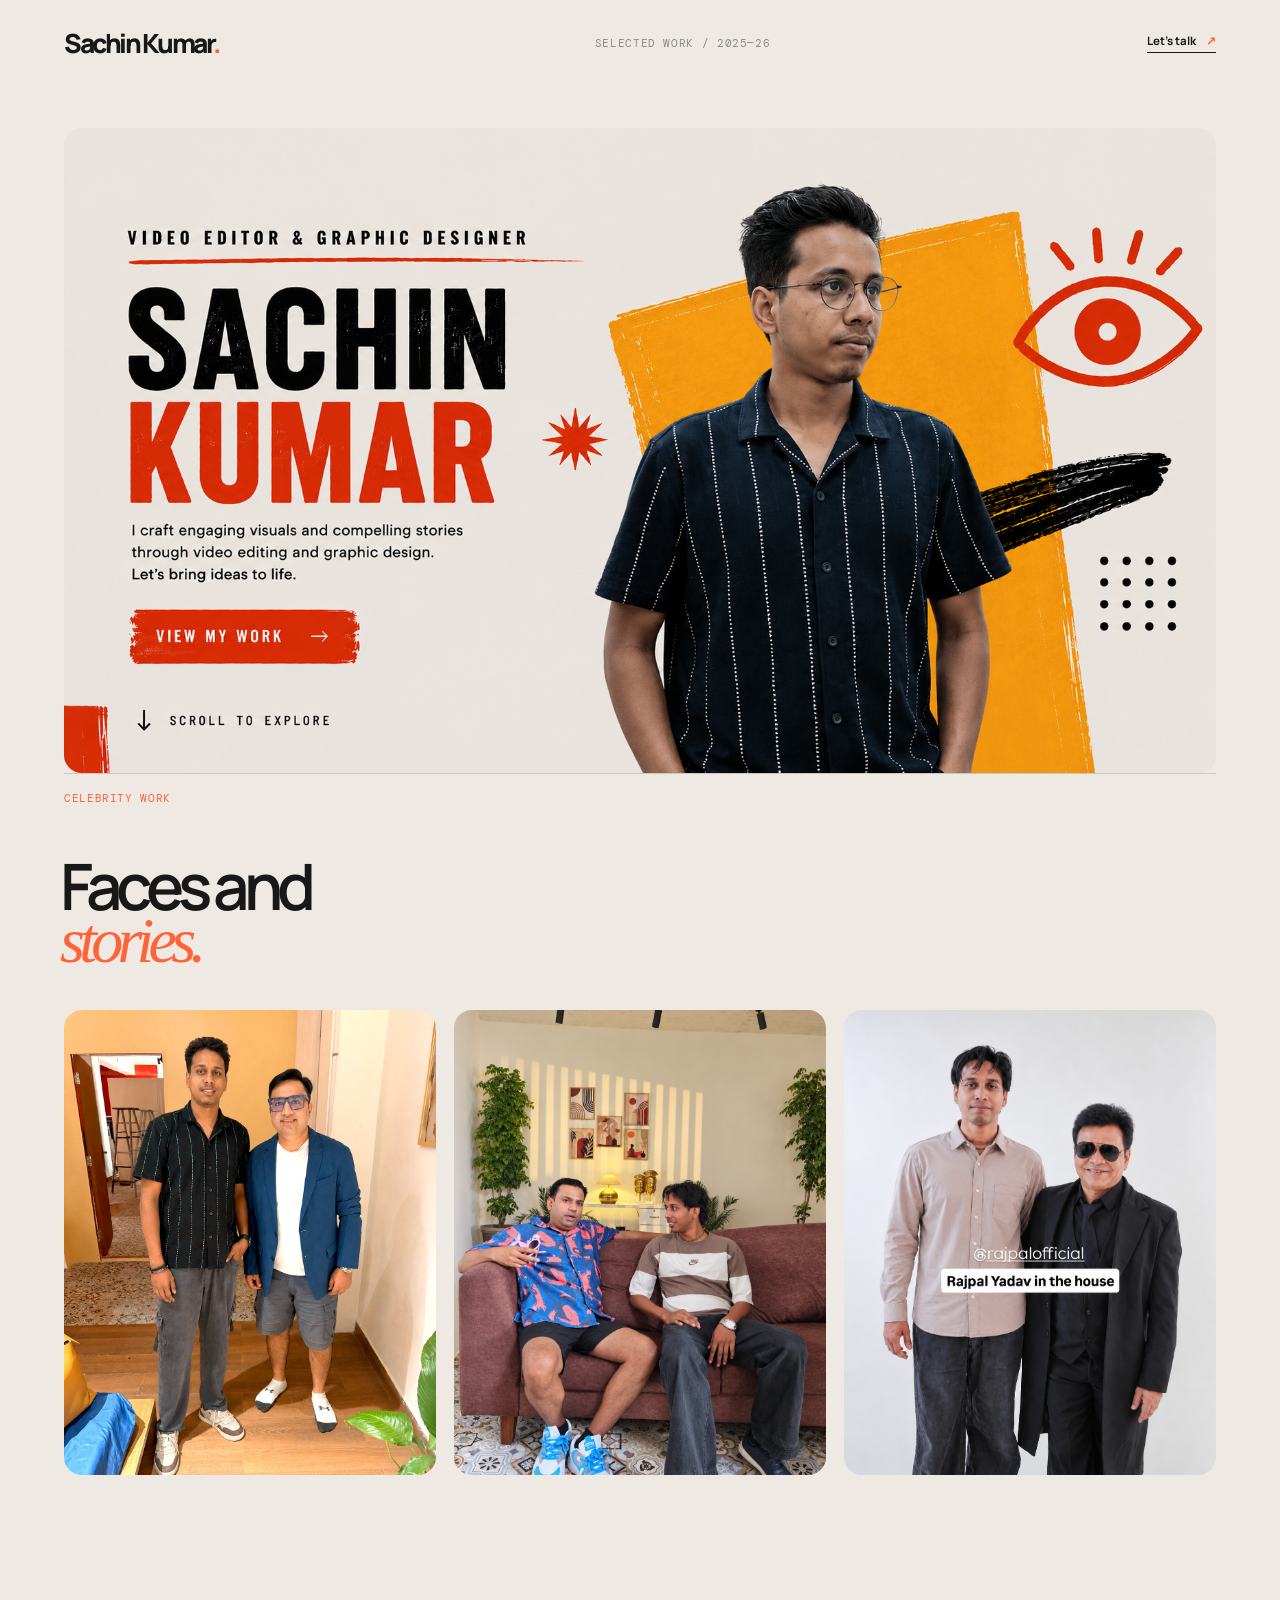
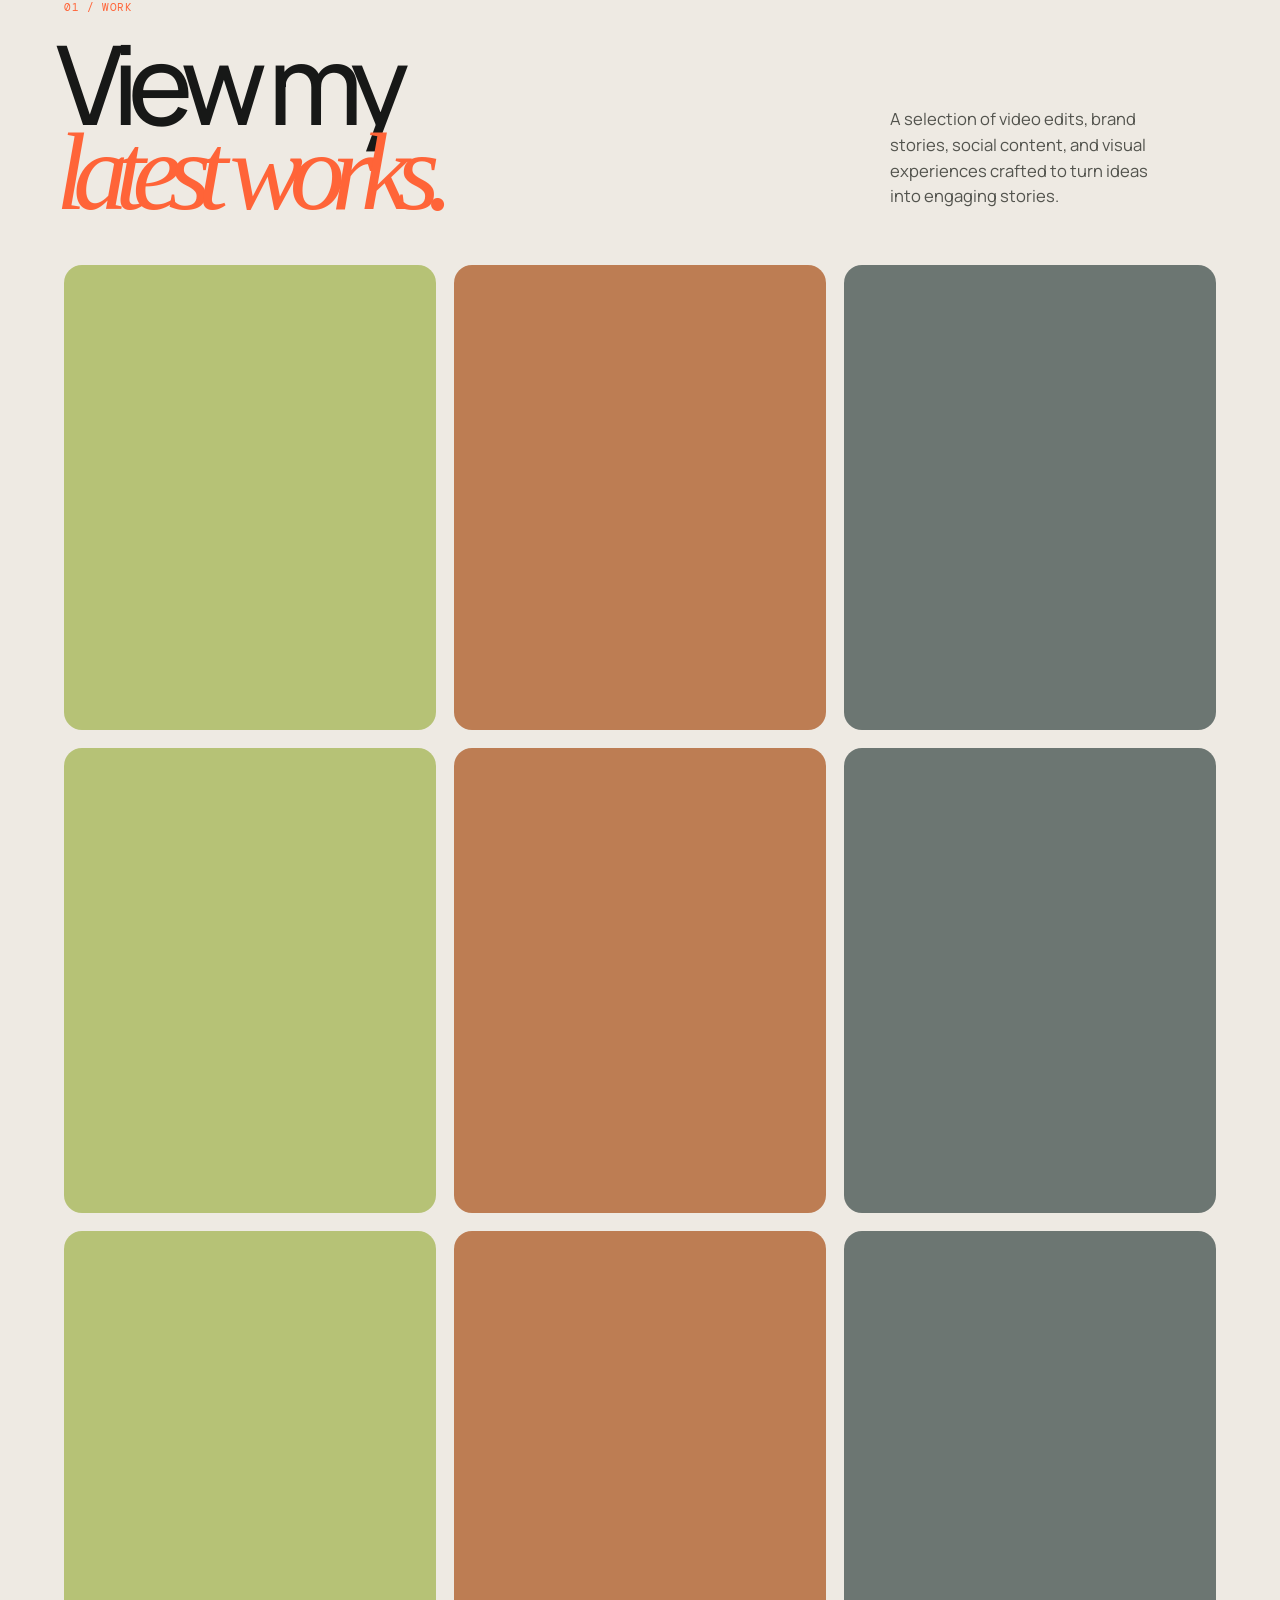
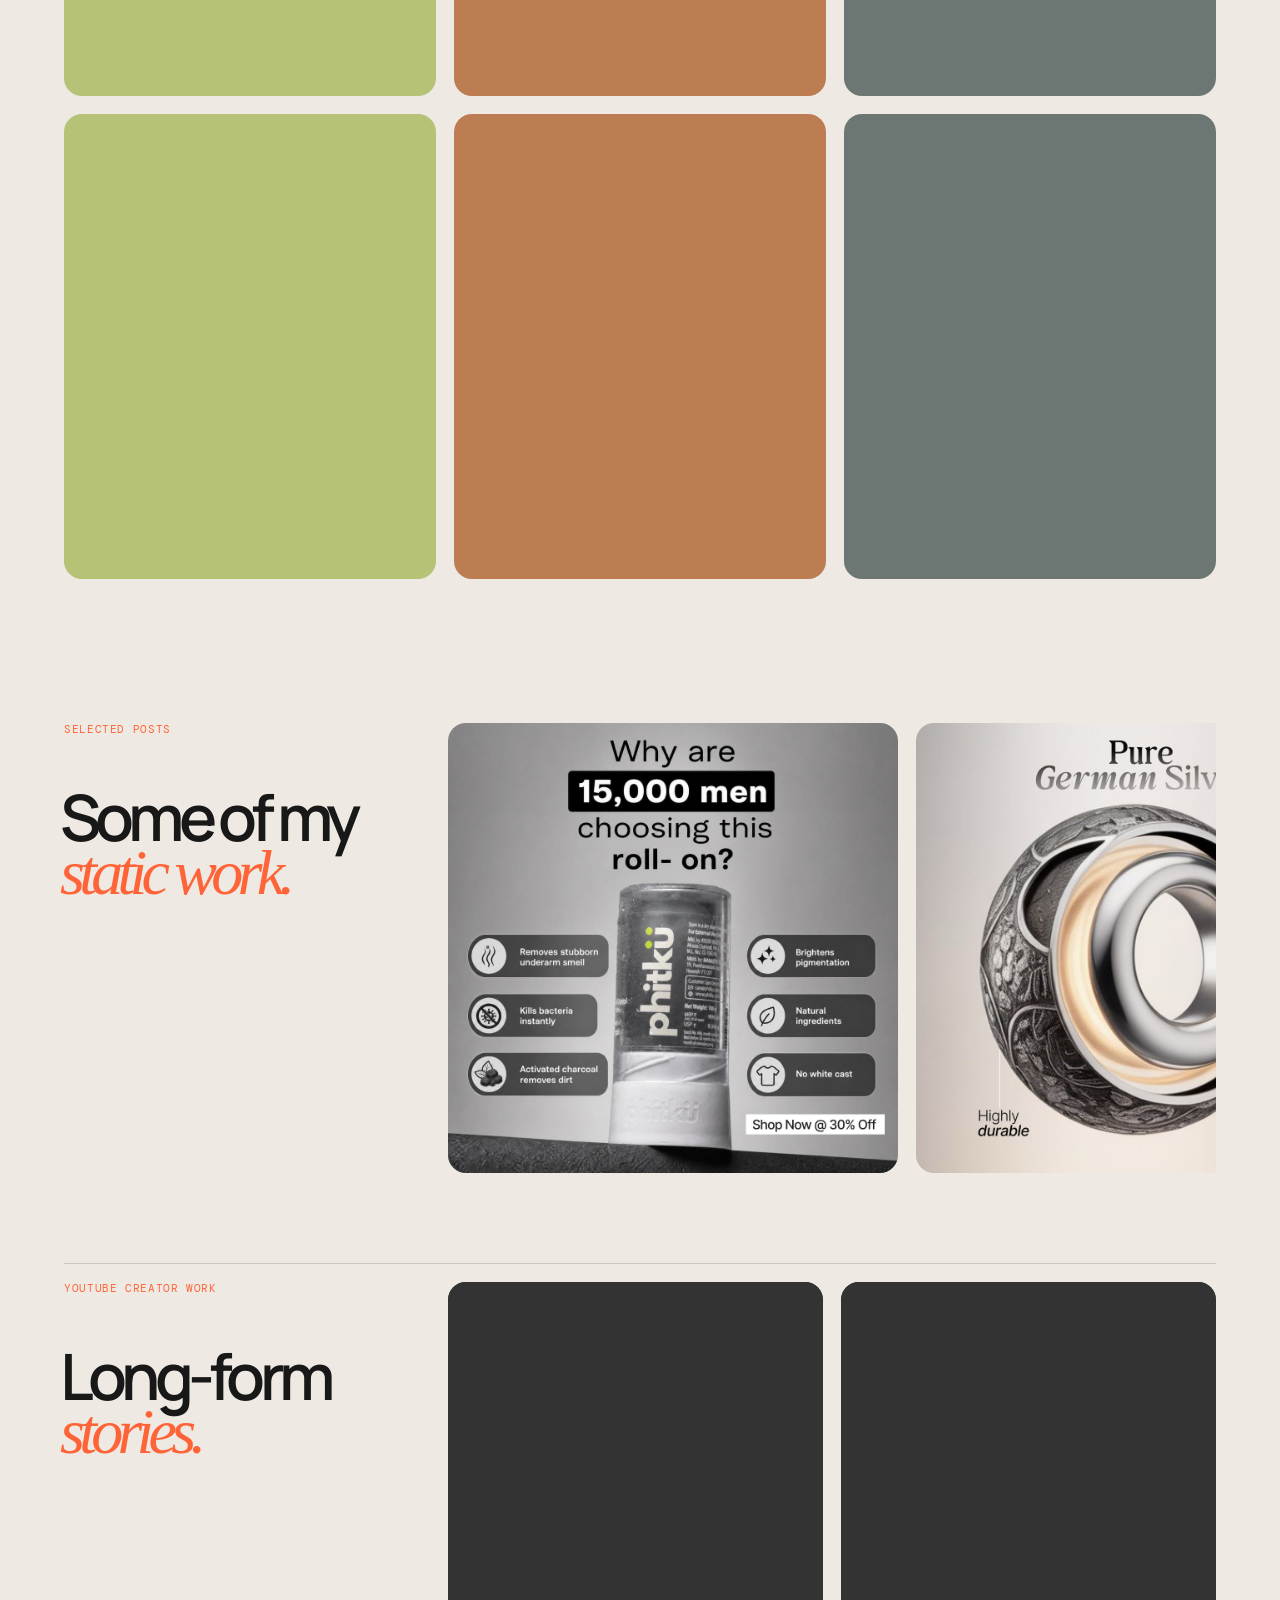
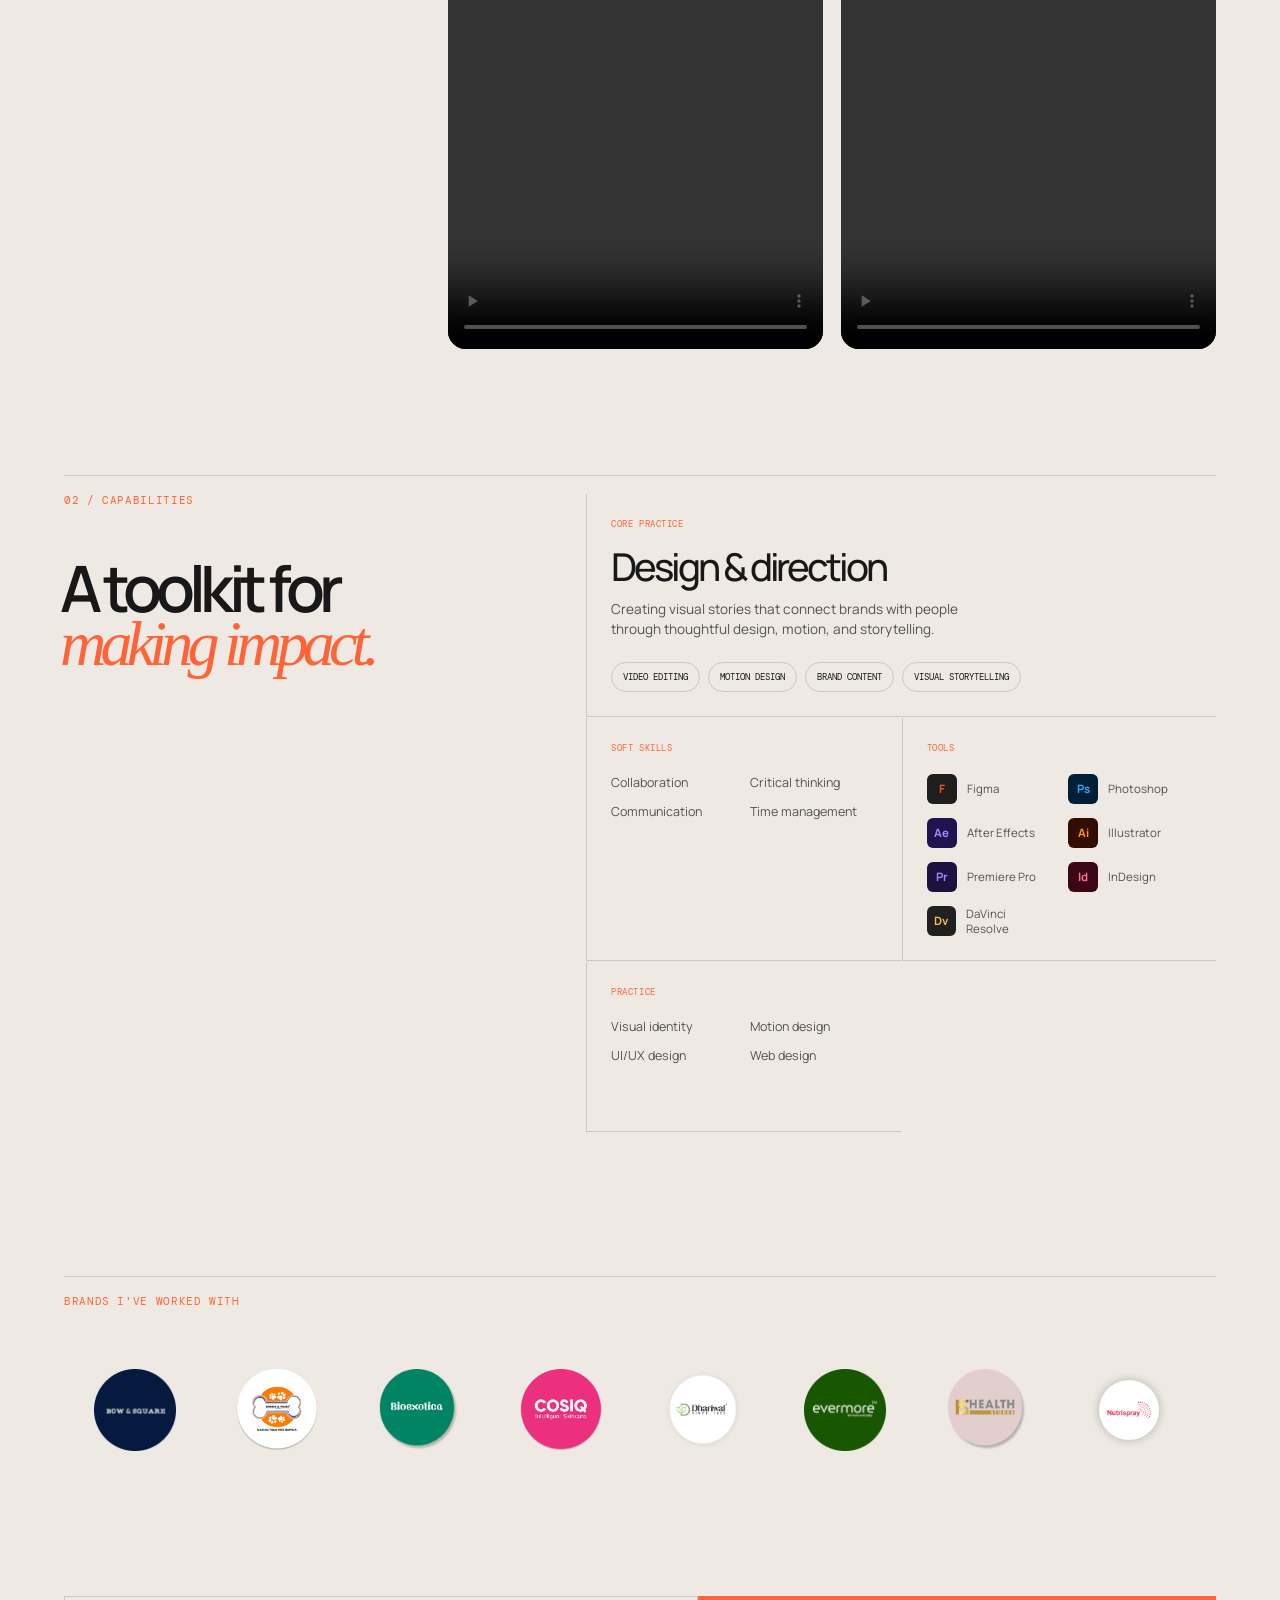
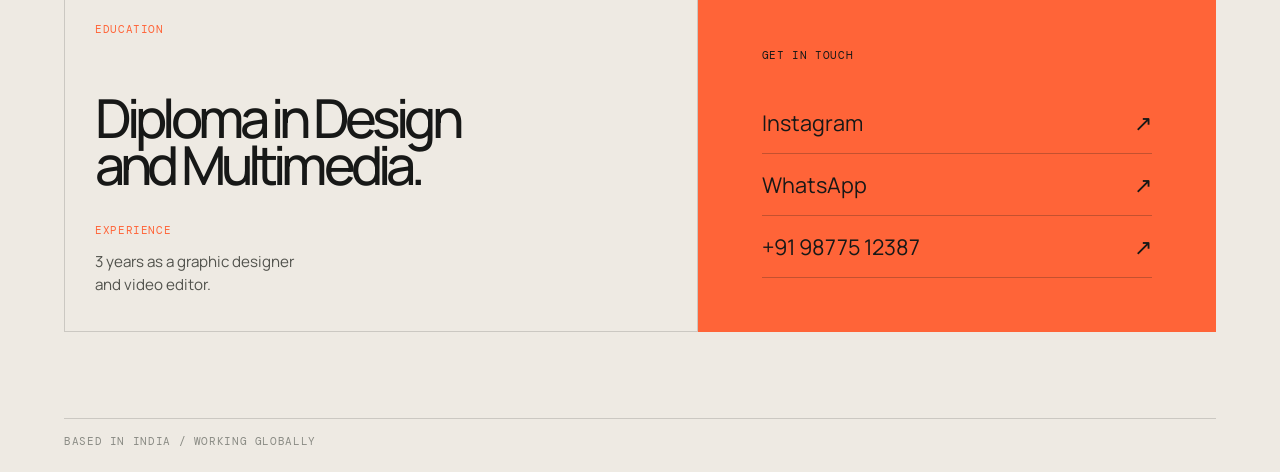
==== commit 49a3e543: "Reorder showcase sections" ====
--- a/work/index.html
+++ b/work/index.html
@@ -25,6 +25,18 @@
         </picture>
       </div>
 
+      <section class="celebrity-section" aria-labelledby="celebrity-title">
+        <div class="celebrity-heading">
+          <p class="eyebrow accent">Celebrity work</p>
+          <h2 id="celebrity-title">Faces and<br /><em>stories.</em></h2>
+        </div>
+        <div class="celebrity-grid">
+          <img src="./celeb-1.jpeg" alt="Celebrity creative work" loading="lazy" />
+          <img src="./celeb-2.png" alt="Celebrity creative work" loading="lazy" />
+          <img src="./celeb-3.png" alt="Celebrity creative work" loading="lazy" />
+        </div>
+      </section>
+
       <section class="work-intro" aria-labelledby="work-title">
         <div>
           <p class="eyebrow accent">01 / Work</p>
@@ -47,15 +59,18 @@
         </div>
       </section>
 
-      <section class="celebrity-section" aria-labelledby="celebrity-title">
-        <div class="celebrity-heading">
-          <p class="eyebrow accent">Celebrity work</p>
-          <h2 id="celebrity-title">Faces and<br /><em>stories.</em></h2>
+      <section class="youtube-section" aria-labelledby="youtube-title">
+        <div class="youtube-heading">
+          <p class="eyebrow accent">YouTube creator work</p>
+          <h2 id="youtube-title">Long-form<br /><em>stories.</em></h2>
         </div>
-        <div class="celebrity-grid">
-          <img src="./celeb-1.jpeg" alt="Celebrity creative work" loading="lazy" />
-          <img src="./celeb-2.png" alt="Celebrity creative work" loading="lazy" />
-          <img src="./celeb-3.png" alt="Celebrity creative work" loading="lazy" />
+        <div class="youtube-grid">
+          <video autoplay muted loop playsinline controls preload="metadata">
+            <source src="./youtube-1.mp4" type="video/mp4" />
+          </video>
+          <video autoplay muted loop playsinline controls preload="metadata">
+            <source src="./youtube-2.mp4" type="video/mp4" />
+          </video>
         </div>
       </section>
 
--- a/work/styles.css
+++ b/work/styles.css
@@ -68,6 +68,11 @@
 .celebrity-heading h2 em { color: var(--orange); font-family: Georgia, serif; font-style: italic; font-weight: 400; }
 .celebrity-grid { display: grid; gap: 18px; grid-template-columns: repeat(3, minmax(0, 1fr)); }
 .celebrity-grid img { aspect-ratio: 4 / 5; border-radius: 18px; display: block; object-fit: cover; width: 100%; }
+.youtube-section { align-items: start; border-top: 1px solid var(--line); display: grid; gap: clamp(24px, 3vw, 44px); grid-template-columns: .62fr 1.38fr; margin: 0 auto clamp(90px, 14vh, 160px); max-width: 1300px; padding-top: 18px; }
+.youtube-heading h2 { font-size: clamp(2.8rem, 5vw, 5.4rem); letter-spacing: -.09em; line-height: .82; margin: 55px 0 0 -4px; }
+.youtube-heading h2 em { color: var(--orange); font-family: Georgia, serif; font-style: italic; font-weight: 400; }
+.youtube-grid { display: grid; gap: 18px; grid-template-columns: repeat(2, minmax(0, 1fr)); }
+.youtube-grid video { aspect-ratio: 9 / 16; background: #303b30; border-radius: 18px; display: block; object-fit: cover; width: 100%; }
 h2 { font-size: clamp(1.2rem, 2.1vw, 2rem); font-weight: 600; letter-spacing: -.08em; line-height: .9; margin: 0; }
 h2 span { font-family: Georgia, serif; font-style: italic; font-weight: 400; letter-spacing: -.12em; }
 .slide-detail { font-size: .66rem; line-height: 1.35; margin: 14px 0 0; }
@@ -132,6 +137,10 @@
   .celebrity-heading h2 { margin: 42px 0 30px; }
   .celebrity-grid { gap: 12px; }
   .celebrity-grid img { border-radius: 14px; }
+  .youtube-section { display: block; }
+  .youtube-heading h2 { margin: 42px 0 30px; }
+  .youtube-grid { gap: 12px; }
+  .youtube-grid video { border-radius: 14px; }
   .image-slider-button { align-items: center; background: rgba(238,234,227,.92); border: 1px solid var(--line); border-radius: 50%; color: var(--ink); display: flex; height: 34px; justify-content: center; position: absolute; top: 50%; transform: translateY(-50%); width: 34px; z-index: 3; }
   .image-slider-previous { left: 1px; }
   .image-slider-next { right: 1px; }
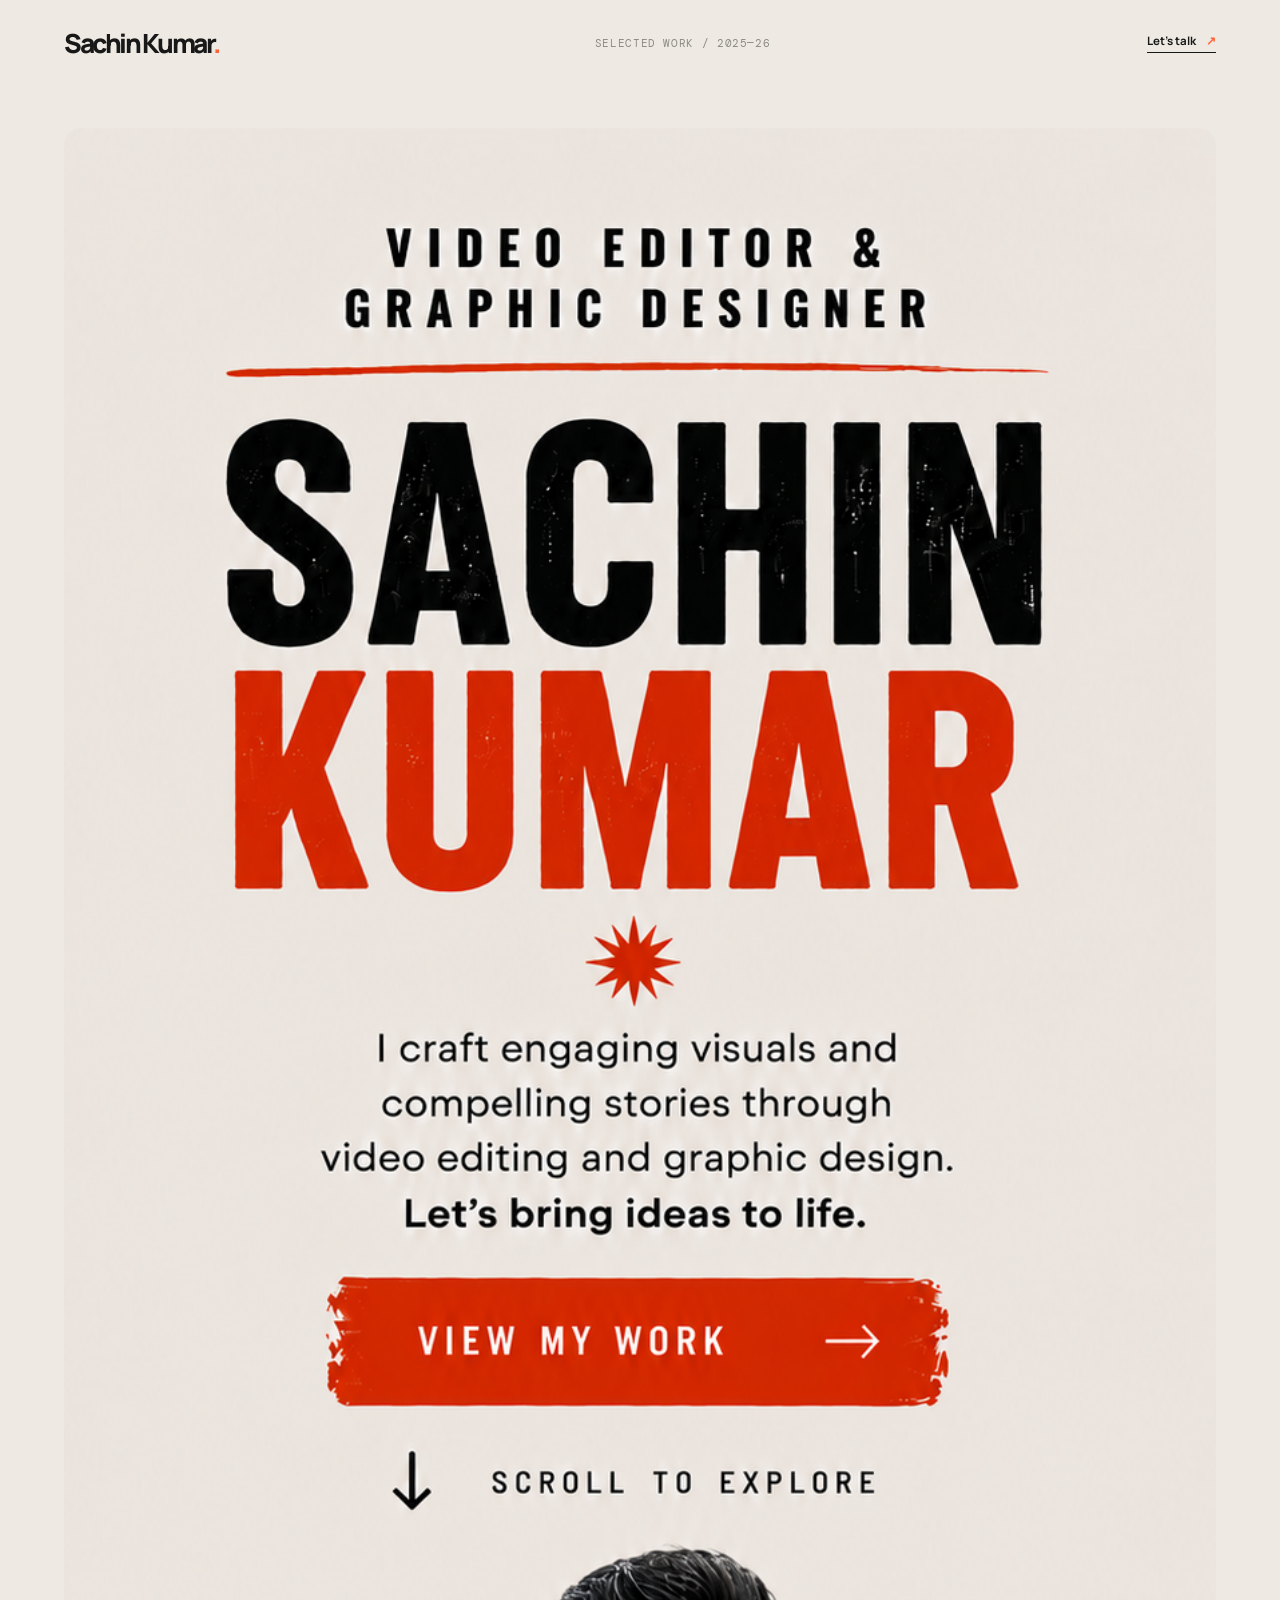
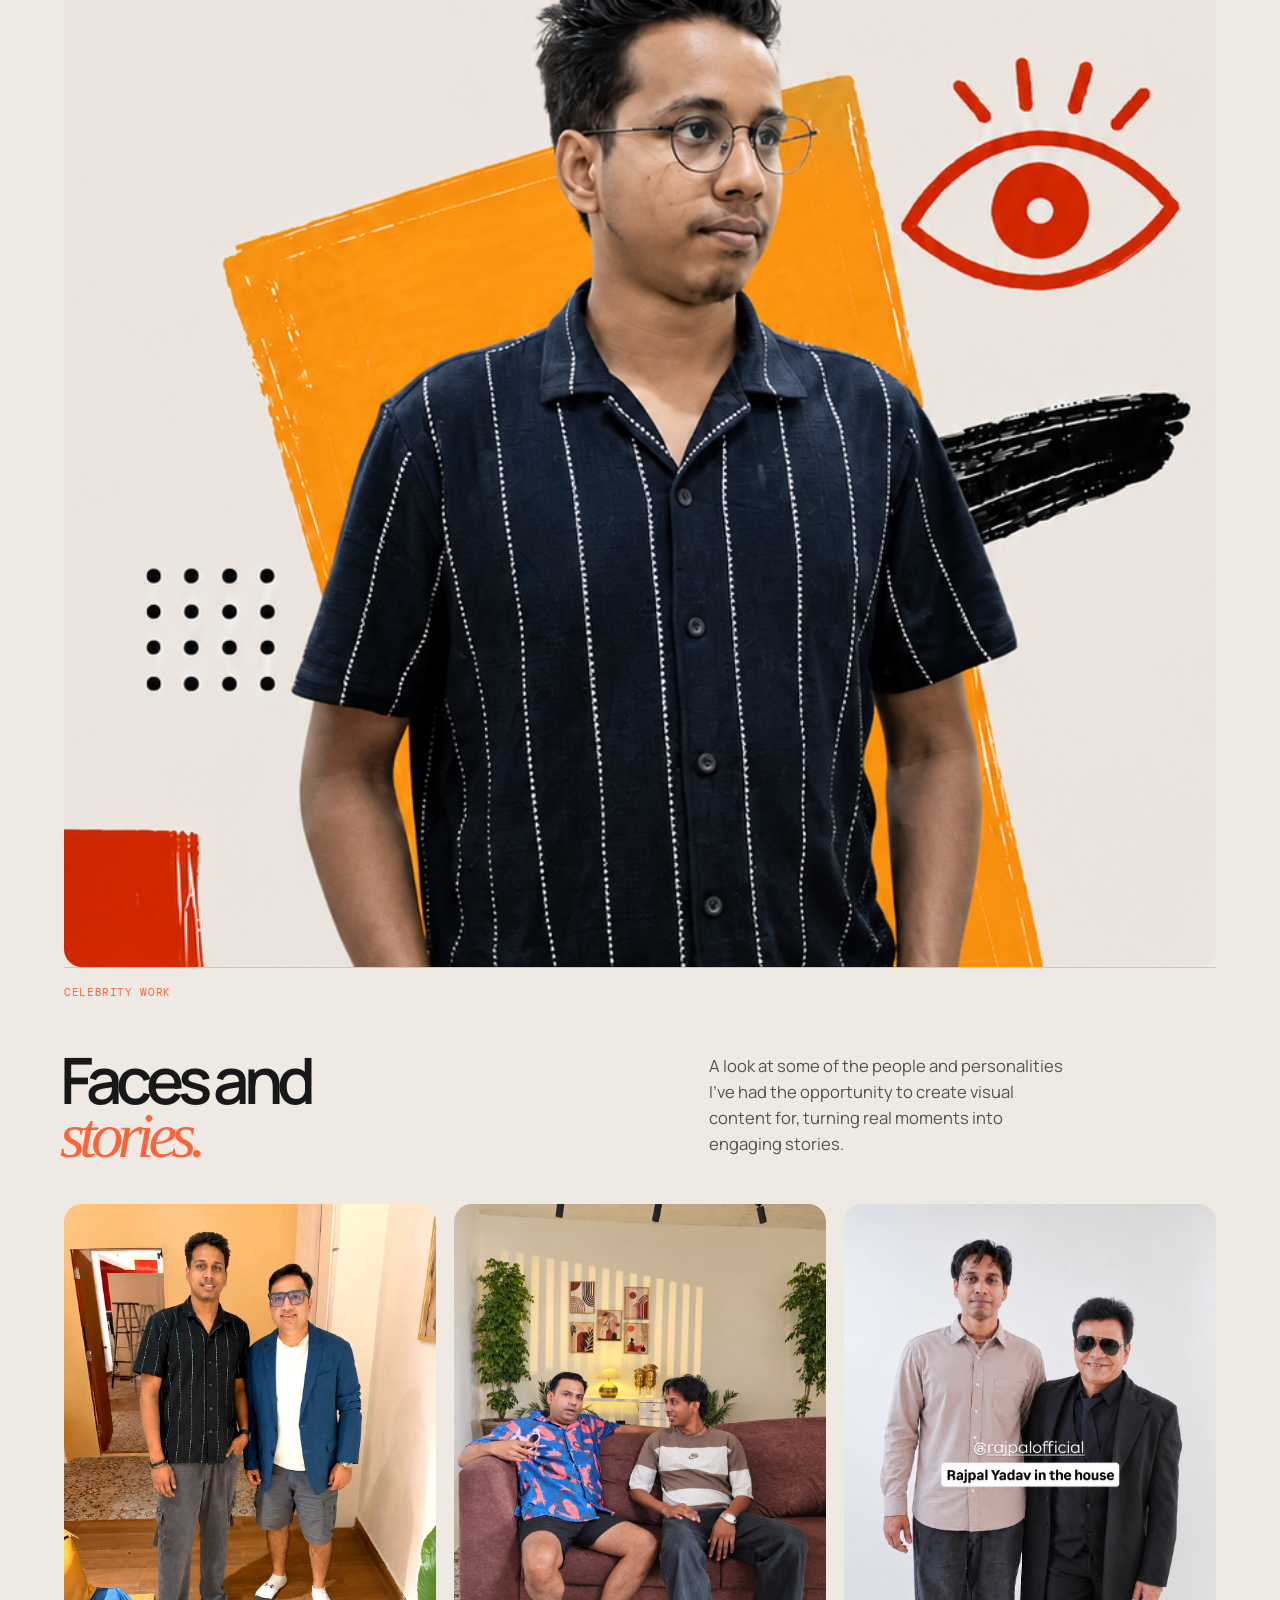
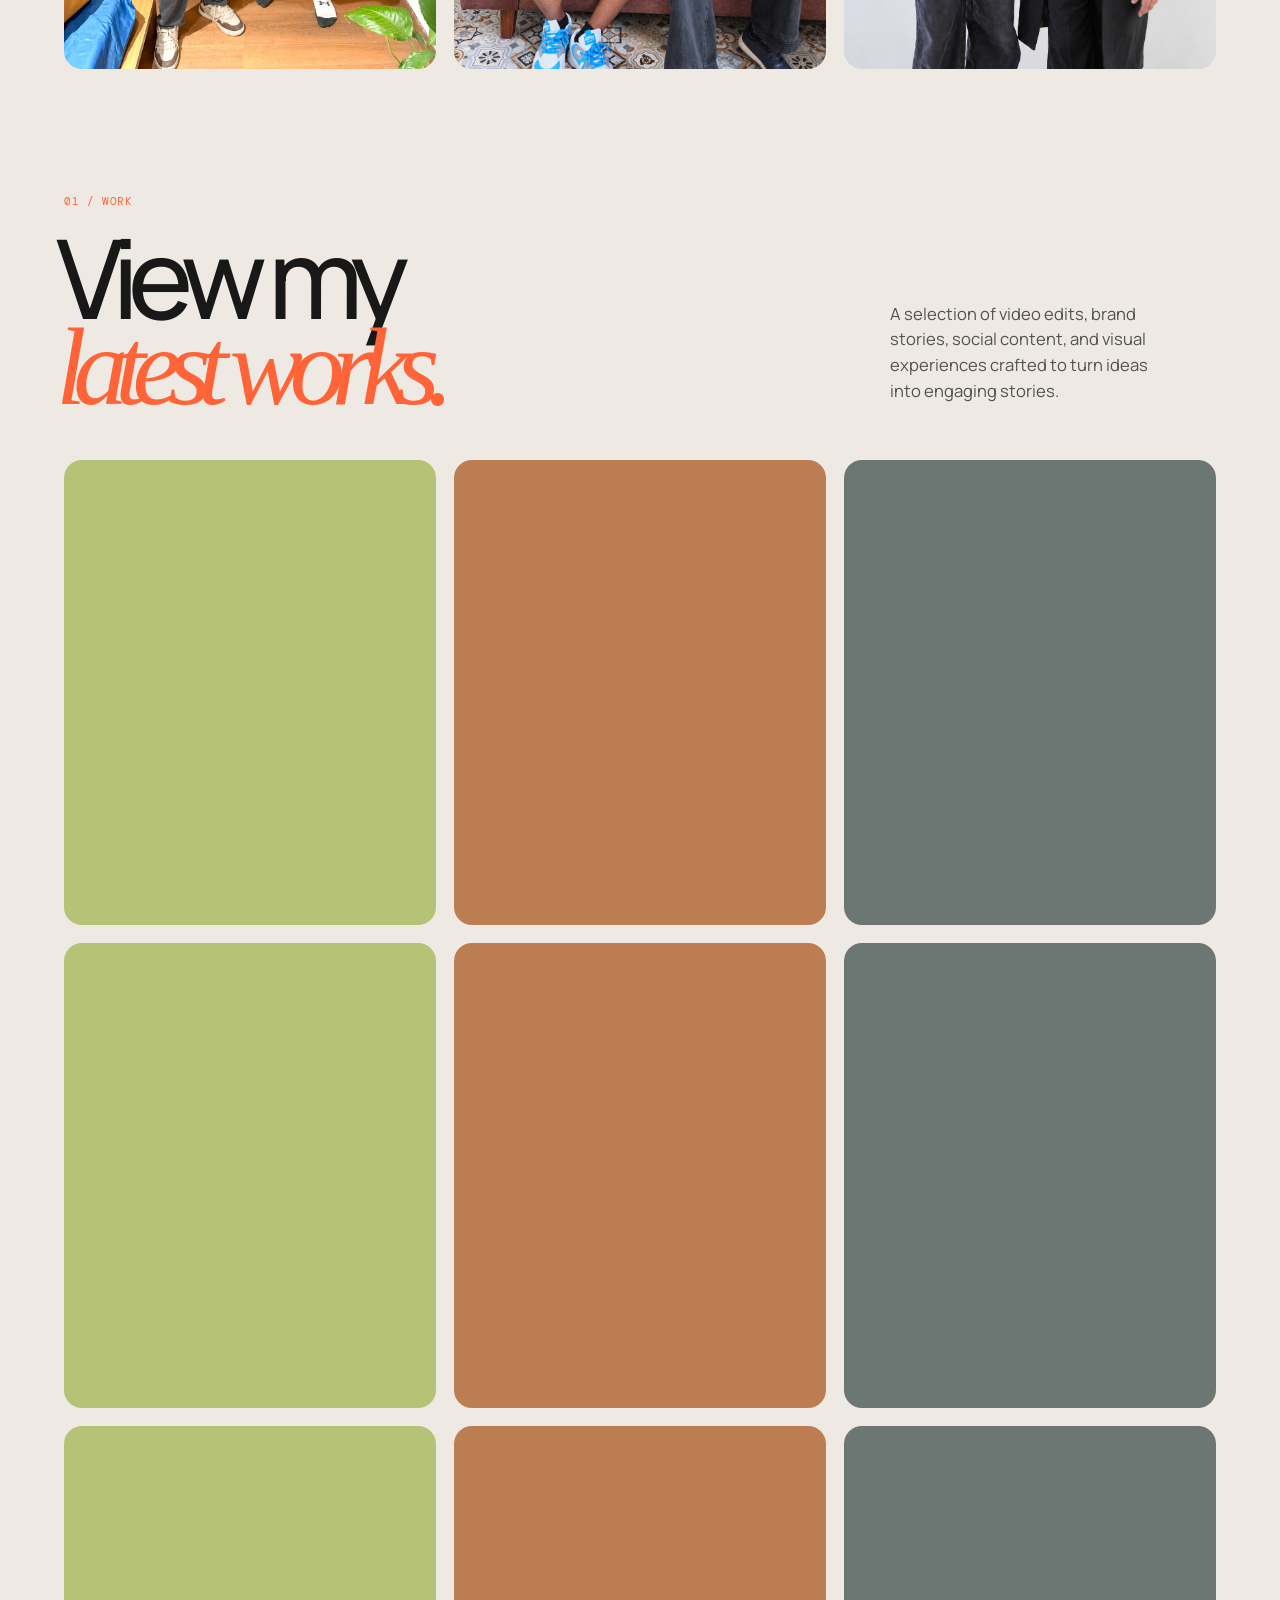
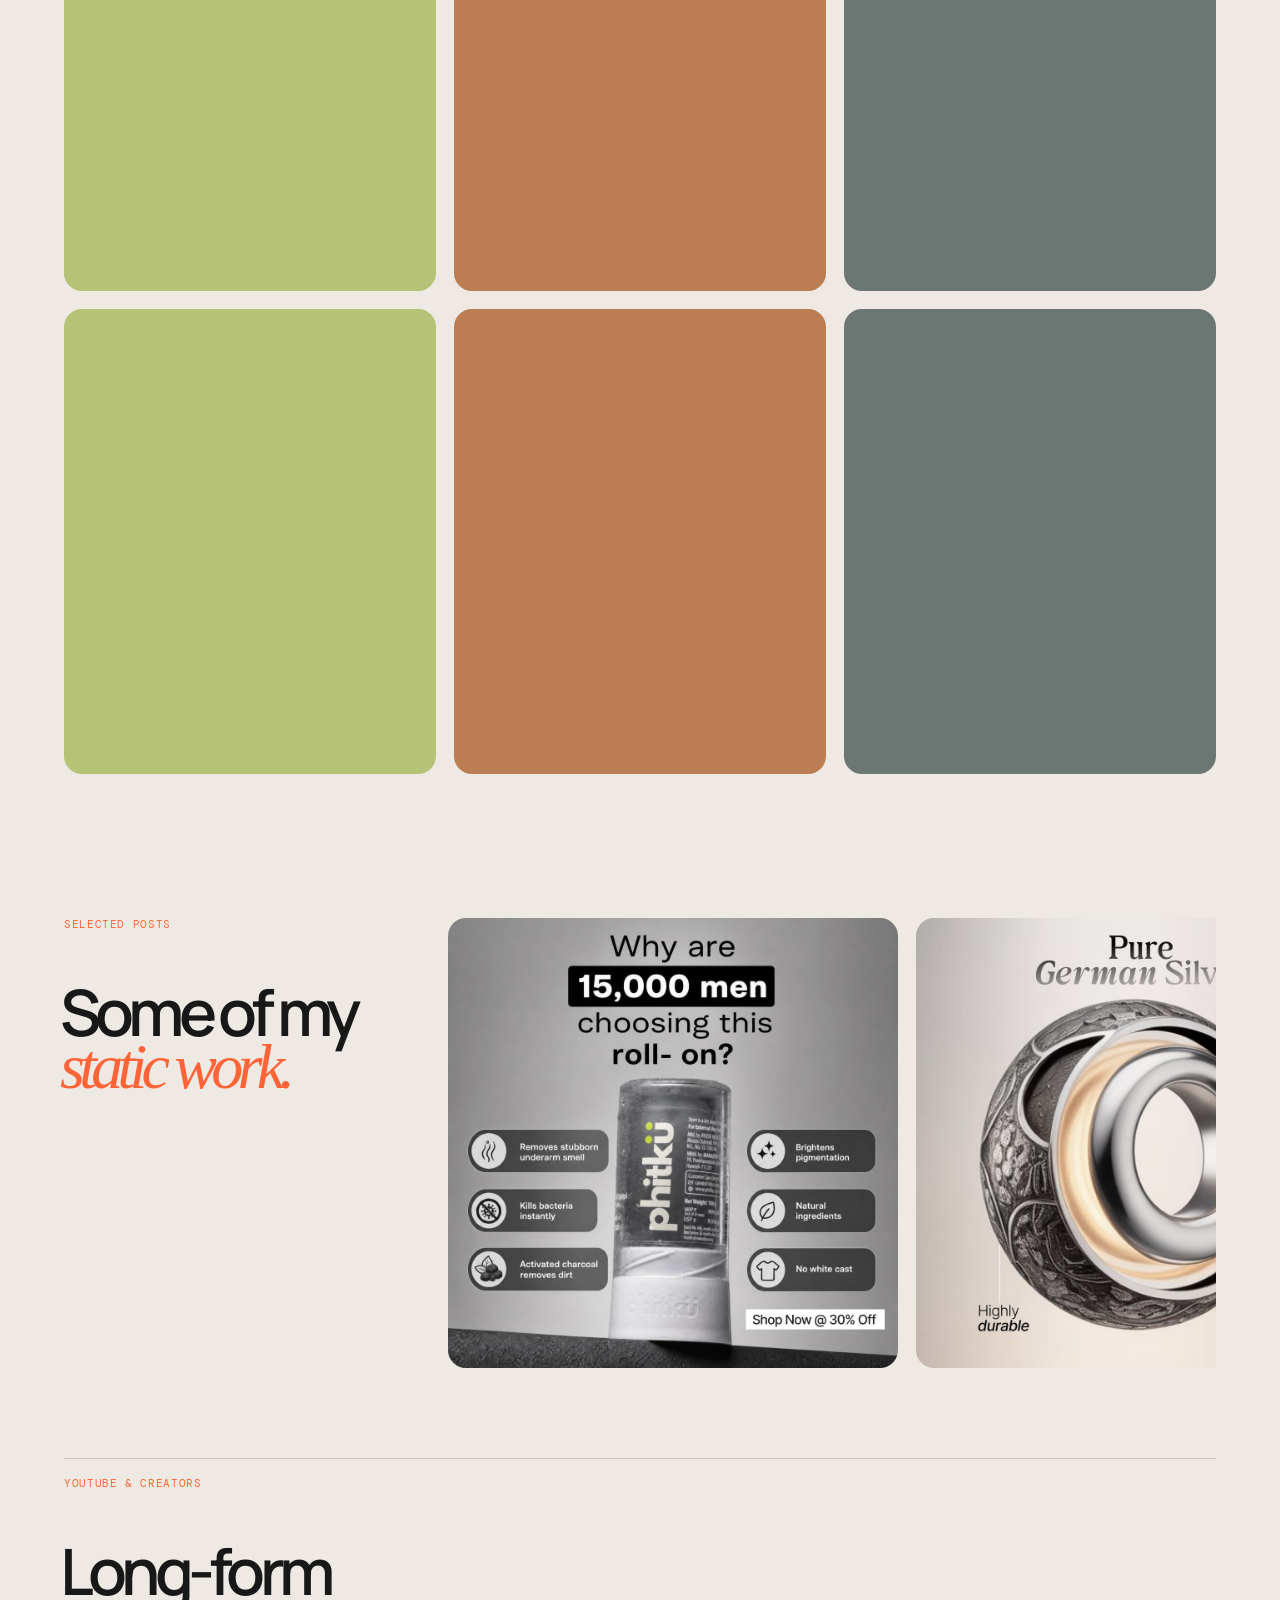
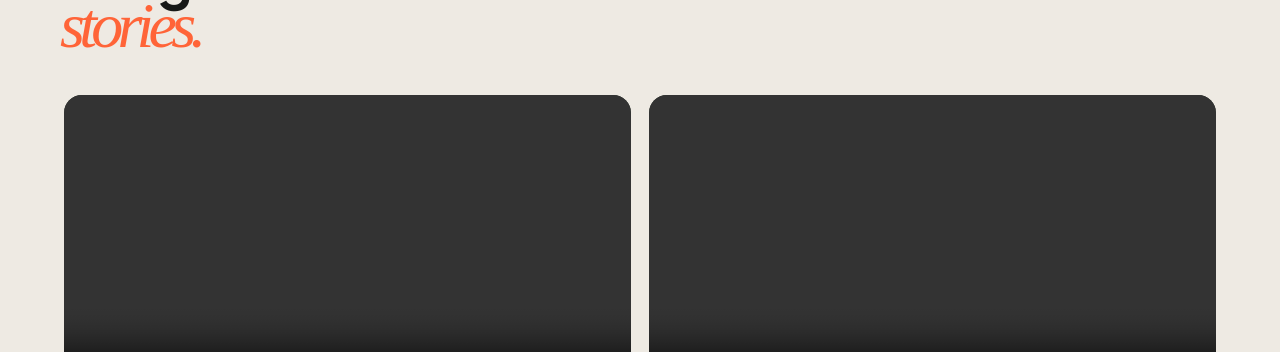
==== commit c4fa2b0d: "Update YouTube creators section" ====
--- a/work/index.html
+++ b/work/index.html
@@ -29,6 +29,7 @@
         <div class="celebrity-heading">
           <p class="eyebrow accent">Celebrity work</p>
           <h2 id="celebrity-title">Faces and<br /><em>stories.</em></h2>
+          <p class="celebrity-copy">A look at some of the people and personalities I’ve had the opportunity to create visual content for, turning real moments into engaging stories.</p>
         </div>
         <div class="celebrity-grid">
           <img src="./celeb-1.jpeg" alt="Celebrity creative work" loading="lazy" />
@@ -61,7 +62,7 @@
 
       <section class="youtube-section" aria-labelledby="youtube-title">
         <div class="youtube-heading">
-          <p class="eyebrow accent">YouTube creator work</p>
+          <p class="eyebrow accent">YouTube &amp; Creators</p>
           <h2 id="youtube-title">Long-form<br /><em>stories.</em></h2>
         </div>
         <div class="youtube-grid">
--- a/work/styles.css
+++ b/work/styles.css
@@ -5,6 +5,7 @@
   --line: rgba(23, 24, 23, .16);
   --lime: #d7ff4b;
   --orange: #ff6438;
+  --section-heading-size: clamp(2.8rem, 5vw, 5.4rem);
 }
 
 * { box-sizing: border-box; }
@@ -29,7 +30,8 @@
 h1 em { color: var(--orange); font-family: Georgia, serif; font-weight: 400; letter-spacing: -.12em; }
 .intro-copy { color: #52534d; font-size: clamp(.9rem, 1.3vw, 1.08rem); line-height: 1.55; margin: 0 4% 6px 0; max-width: 280px; }
 .skills-section { border-top: 1px solid var(--line); display: grid; gap: clamp(36px, 8vw, 130px); grid-template-columns: .8fr 1.2fr; margin: 0 auto clamp(110px, 16vh, 190px); max-width: 1300px; padding-top: 18px; }
-.skills-heading h2 { font-size: clamp(2.8rem, 5vw, 5.4rem); letter-spacing: -.09em; line-height: .82; margin: 55px 0 0 -4px; }
+.skills-heading h2, .static-work-heading h2, .celebrity-heading h2, .youtube-heading h2, .details-copy h2 { font-size: var(--section-heading-size); letter-spacing: -.09em; line-height: .82; }
+.skills-heading h2 { margin: 55px 0 0 -4px; }
 .skills-heading h2 em { color: var(--orange); font-family: Georgia, serif; font-style: italic; font-weight: 400; }
 .skills-grid { display: grid; gap: 1px; grid-template-columns: repeat(2, 1fr); }
 .skill-block { border-left: 1px solid var(--line); border-bottom: 1px solid var(--line); min-height: 170px; padding: 24px 24px; }
@@ -56,7 +58,7 @@
 .slide-overlay { display: none; }
 .slide-open { background: transparent; border: 0; cursor: pointer; inset: 0; padding: 0; position: absolute; z-index: 2; }
 .static-work-section { align-items: start; display: grid; gap: clamp(24px, 3vw, 44px); grid-template-columns: .62fr 1.38fr; margin: 0 auto clamp(72px, 10vh, 110px); max-width: 1300px; }
-.static-work-heading h2 { font-size: clamp(2.8rem, 5vw, 5.4rem); letter-spacing: -.09em; line-height: .82; margin: 55px 0 0 -4px; }
+.static-work-heading h2 { margin: 55px 0 0 -4px; }
 .static-work-heading h2 em { color: var(--orange); font-family: Georgia, serif; font-style: italic; font-weight: 400; }
 .image-slider { min-width: 0; overflow: hidden; position: relative; }
 .image-slider-track { display: flex; gap: 18px; overflow-x: auto; scroll-behavior: smooth; scrollbar-width: none; }
@@ -64,15 +66,18 @@
 .image-slide { height:450px; background: #e5e3df; border-radius: 18px; flex: 0 0 calc((100% - 36px) / 3); object-fit: cover; scroll-snap-align: start; width: 100%; }
 .image-slider-button { display: none; }
 .celebrity-section { border-top: 1px solid var(--line); margin: 0 auto clamp(90px, 14vh, 160px); max-width: 1300px; padding-top: 18px; }
-.celebrity-heading h2 { font-size: clamp(2.8rem, 5vw, 5.4rem); letter-spacing: -.09em; line-height: .82; margin: 55px 0 42px -4px; }
+.celebrity-heading { display: grid; grid-template-columns: 1fr 1fr; }
+.celebrity-heading > .eyebrow { grid-column: 1 / -1; }
+.celebrity-heading h2 { margin: 55px 0 42px -4px; }
 .celebrity-heading h2 em { color: var(--orange); font-family: Georgia, serif; font-style: italic; font-weight: 400; }
+.celebrity-copy { align-self: end; color: #52534d; font-size: clamp(.9rem, 1.3vw, 1.08rem); line-height: 1.55; margin: 0 0 48px 12%; max-width: 360px; }
 .celebrity-grid { display: grid; gap: 18px; grid-template-columns: repeat(3, minmax(0, 1fr)); }
 .celebrity-grid img { aspect-ratio: 4 / 5; border-radius: 18px; display: block; object-fit: cover; width: 100%; }
-.youtube-section { align-items: start; border-top: 1px solid var(--line); display: grid; gap: clamp(24px, 3vw, 44px); grid-template-columns: .62fr 1.38fr; margin: 0 auto clamp(90px, 14vh, 160px); max-width: 1300px; padding-top: 18px; }
-.youtube-heading h2 { font-size: clamp(2.8rem, 5vw, 5.4rem); letter-spacing: -.09em; line-height: .82; margin: 55px 0 0 -4px; }
+.youtube-section { border-top: 1px solid var(--line); margin: 0 auto clamp(90px, 14vh, 160px); max-width: 1300px; padding-top: 18px; }
+.youtube-heading h2 { margin: 55px 0 42px -4px; }
 .youtube-heading h2 em { color: var(--orange); font-family: Georgia, serif; font-style: italic; font-weight: 400; }
 .youtube-grid { display: grid; gap: 18px; grid-template-columns: repeat(2, minmax(0, 1fr)); }
-.youtube-grid video { aspect-ratio: 9 / 16; background: #303b30; border-radius: 18px; display: block; object-fit: cover; width: 100%; }
+.youtube-grid video { aspect-ratio: 16 / 9; background: #303b30; border-radius: 18px; display: block; object-fit: cover; width: 100%; }
 h2 { font-size: clamp(1.2rem, 2.1vw, 2rem); font-weight: 600; letter-spacing: -.08em; line-height: .9; margin: 0; }
 h2 span { font-family: Georgia, serif; font-style: italic; font-weight: 400; letter-spacing: -.12em; }
 .slide-detail { font-size: .66rem; line-height: 1.35; margin: 14px 0 0; }
@@ -93,7 +98,7 @@
 @keyframes brands-scroll { from { transform: translateX(0); } to { transform: translateX(-50%); } }
 .details-section { display: grid; grid-template-columns: 1.1fr .9fr; margin: 0 auto 86px; max-width: 1300px; min-height: 330px; }
 .details-copy { border: 1px solid var(--line); padding: 26px 30px 34px; }
-.details-copy h2 { font-size: clamp(2.2rem, 4.2vw, 4.6rem); font-weight: 500; letter-spacing: -.09em; line-height: .88; margin: 58px 0 36px; }
+.details-copy h2 { font-weight: 500; margin: 58px 0 36px; }
 .details-label { margin-top: 30px; }
 .details-text { color: #52534d; font-size: .95rem; line-height: 1.5; margin: 14px 0 0; }
 .contact-details { background: var(--orange); color: var(--ink); display: flex; flex-direction: column; justify-content: center; padding: 36px clamp(28px, 5vw, 70px); }
@@ -134,12 +139,13 @@
   .contact-details { padding: 30px 16px; }
   .static-work-section { display: block; }
   .static-work-heading h2 { margin: 0 0 36px; }
+  .celebrity-heading { display: block; }
   .celebrity-heading h2 { margin: 42px 0 30px; }
+  .celebrity-copy { margin: 0 0 30px; max-width: 280px; }
   .celebrity-grid { gap: 12px; }
   .celebrity-grid img { border-radius: 14px; }
-  .youtube-section { display: block; }
   .youtube-heading h2 { margin: 42px 0 30px; }
-  .youtube-grid { gap: 12px; }
+  .youtube-grid { gap: 12px; grid-template-columns: 1fr; }
   .youtube-grid video { border-radius: 14px; }
   .image-slider-button { align-items: center; background: rgba(238,234,227,.92); border: 1px solid var(--line); border-radius: 50%; color: var(--ink); display: flex; height: 34px; justify-content: center; position: absolute; top: 50%; transform: translateY(-50%); width: 34px; z-index: 3; }
   .image-slider-previous { left: 1px; }
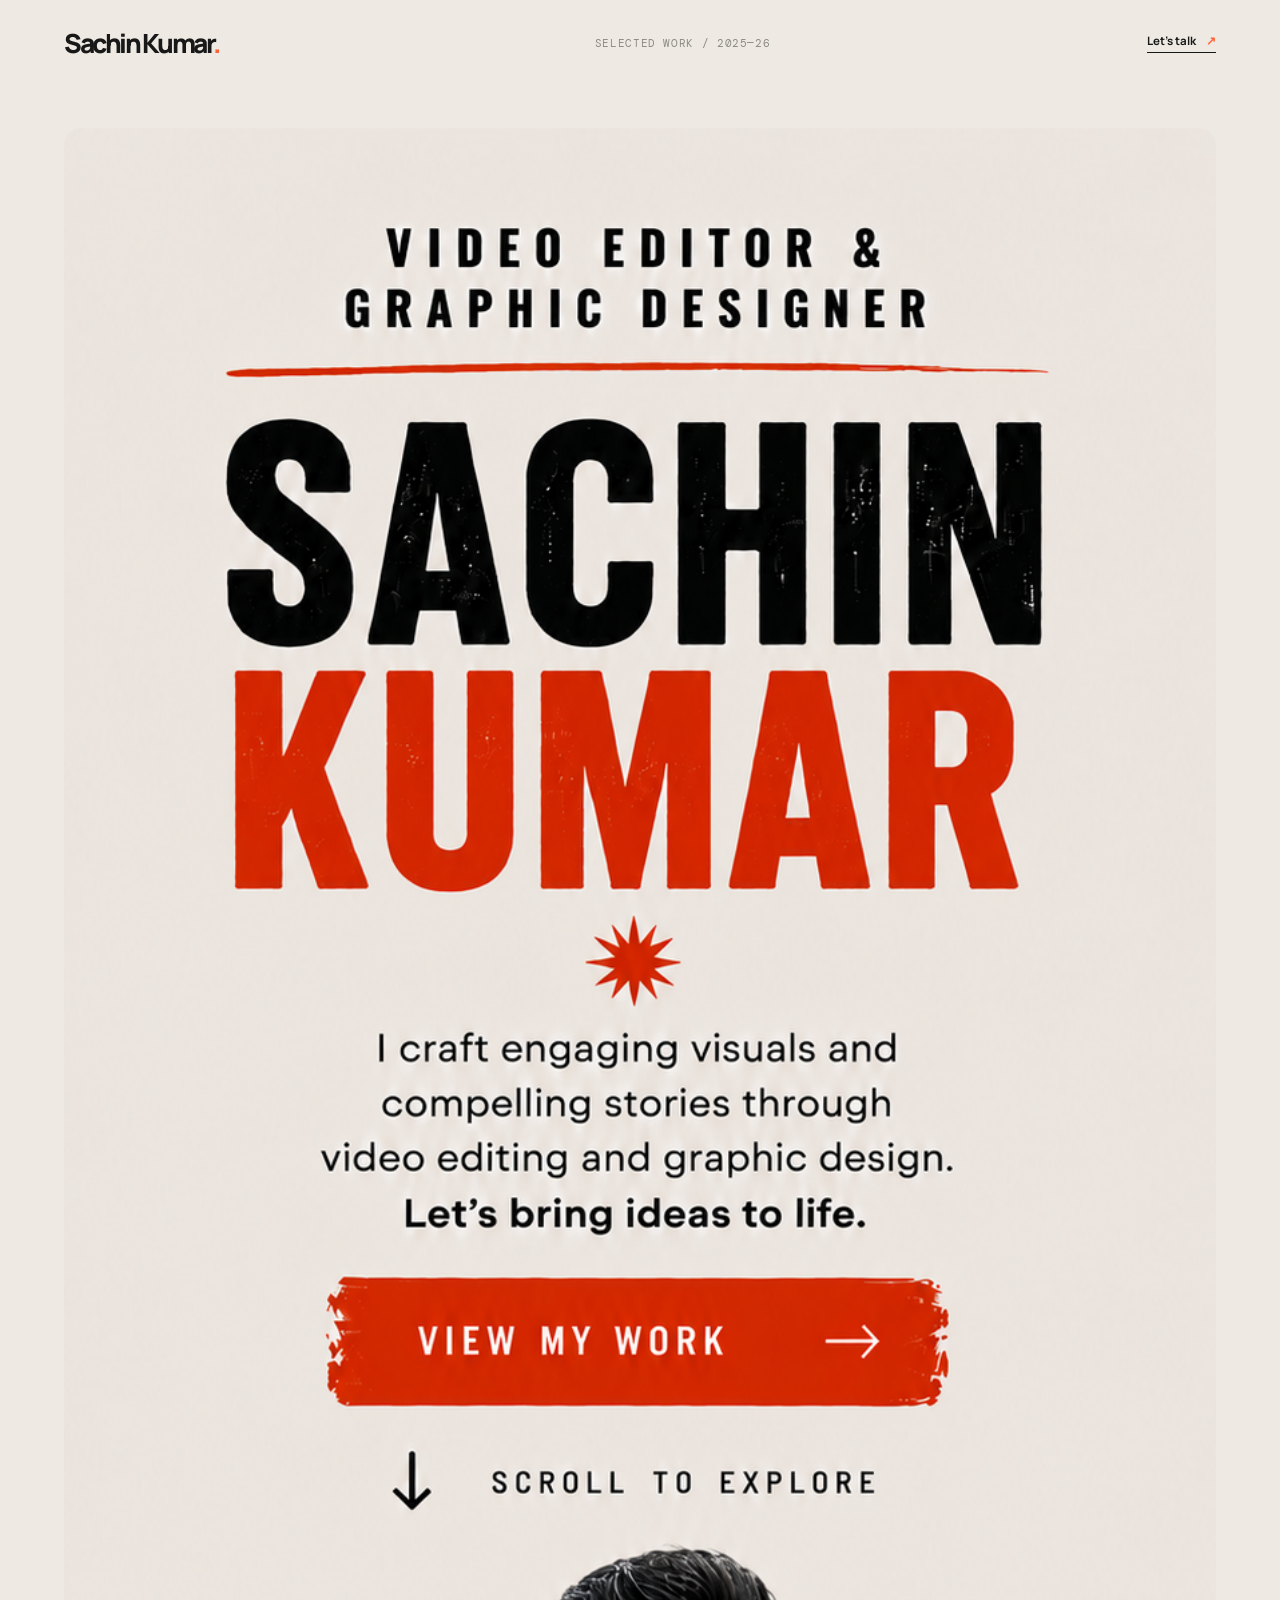
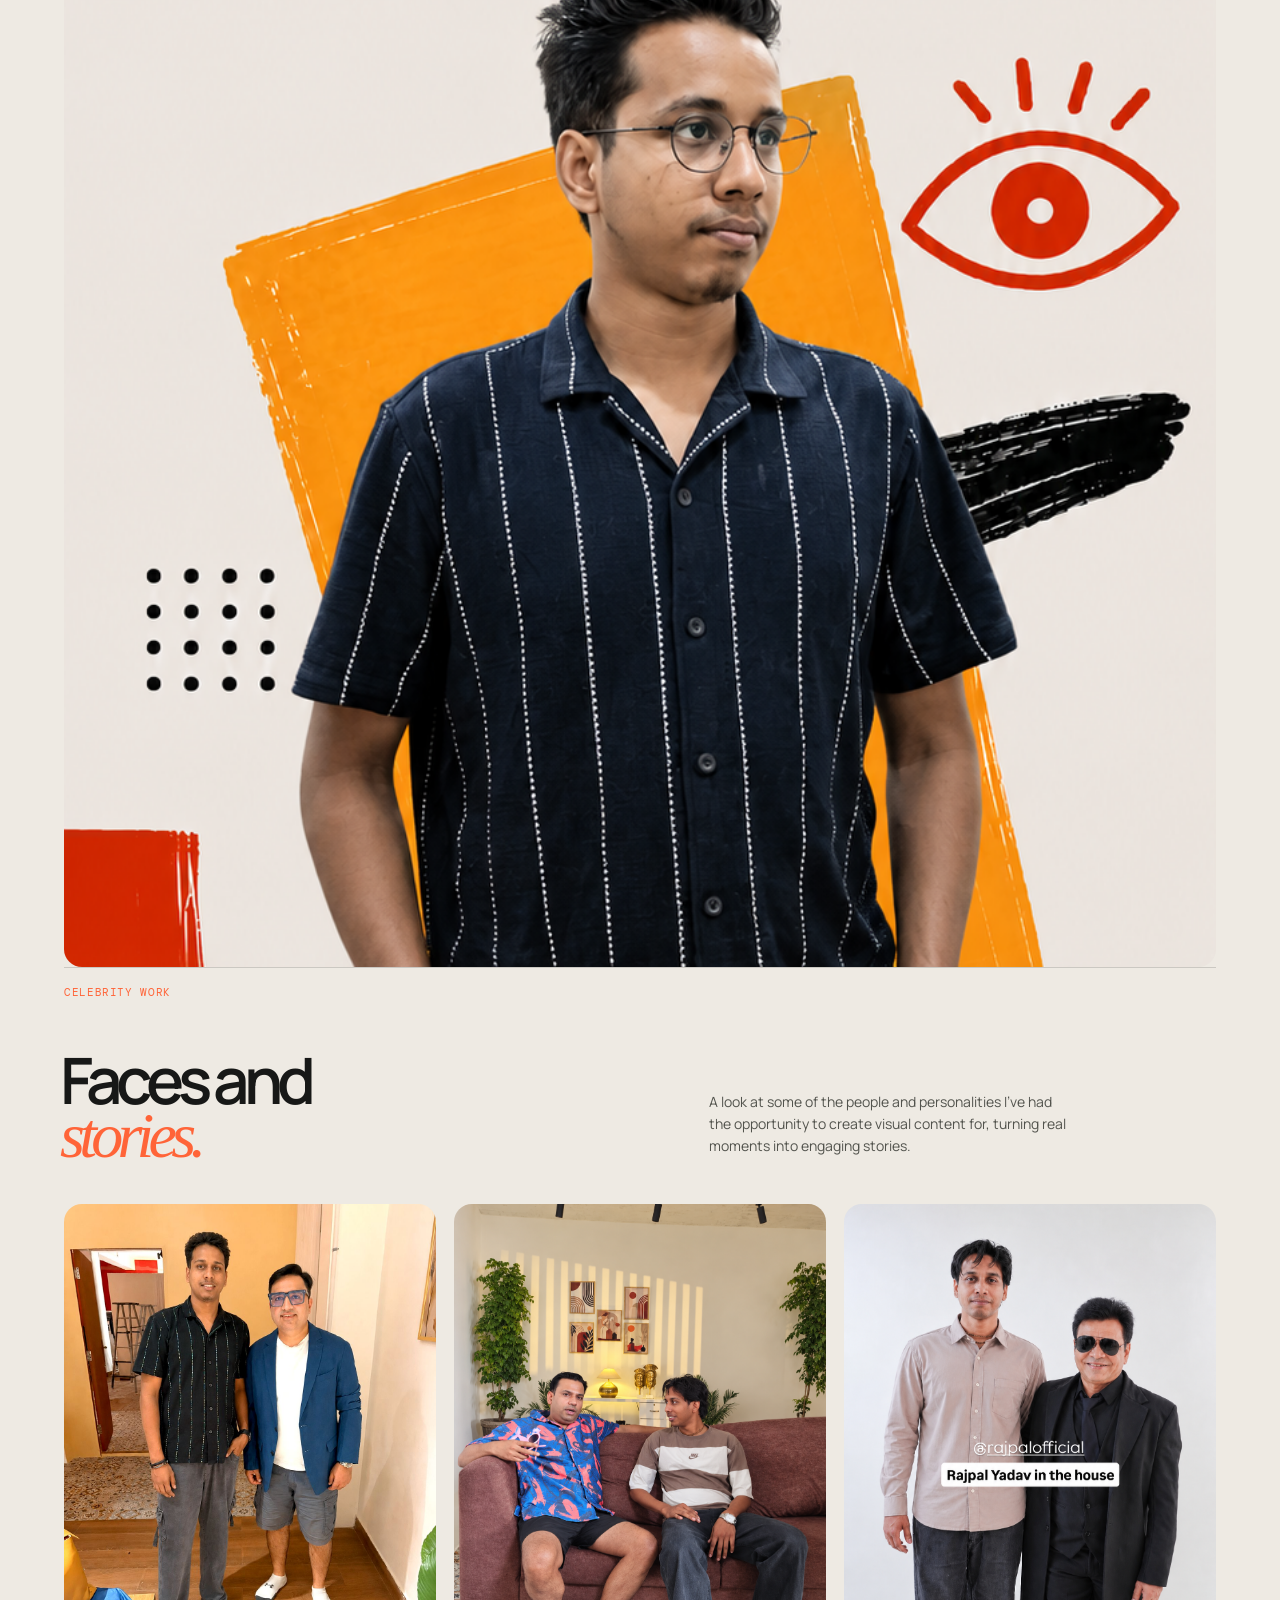
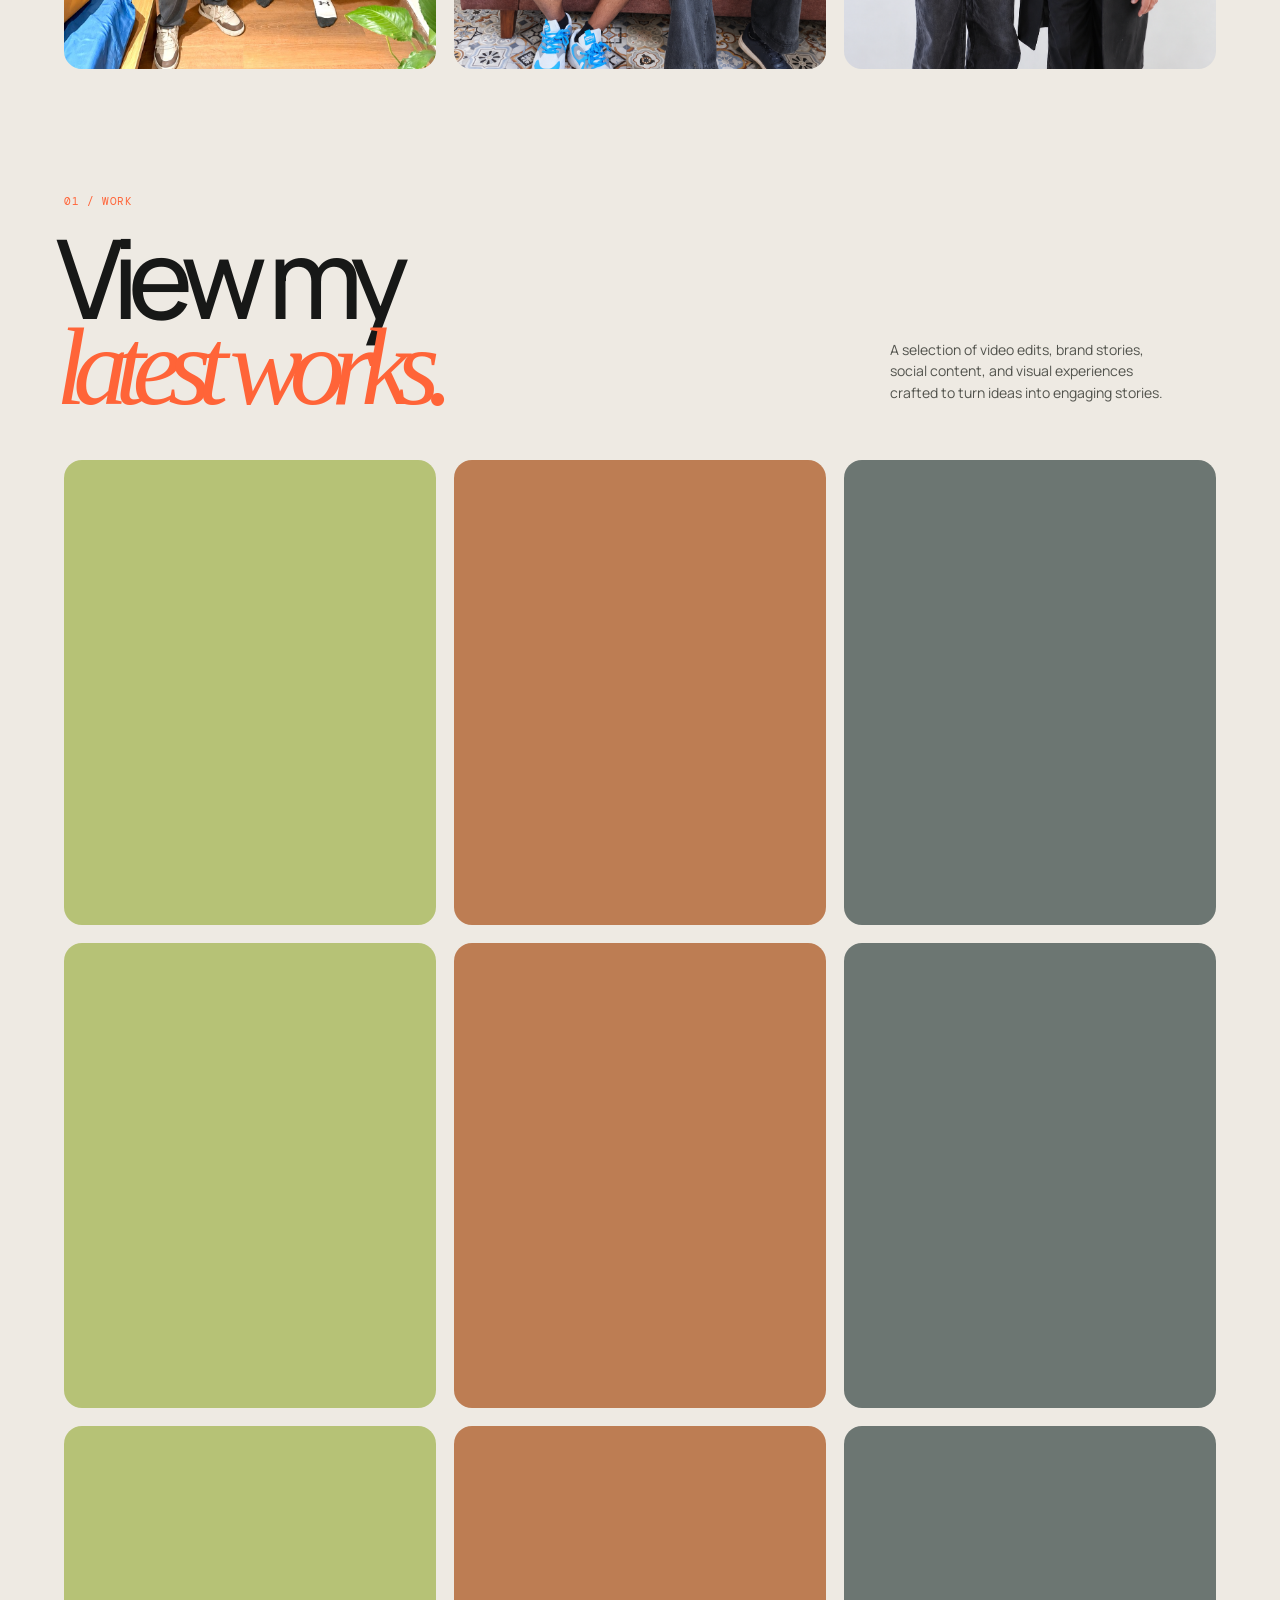
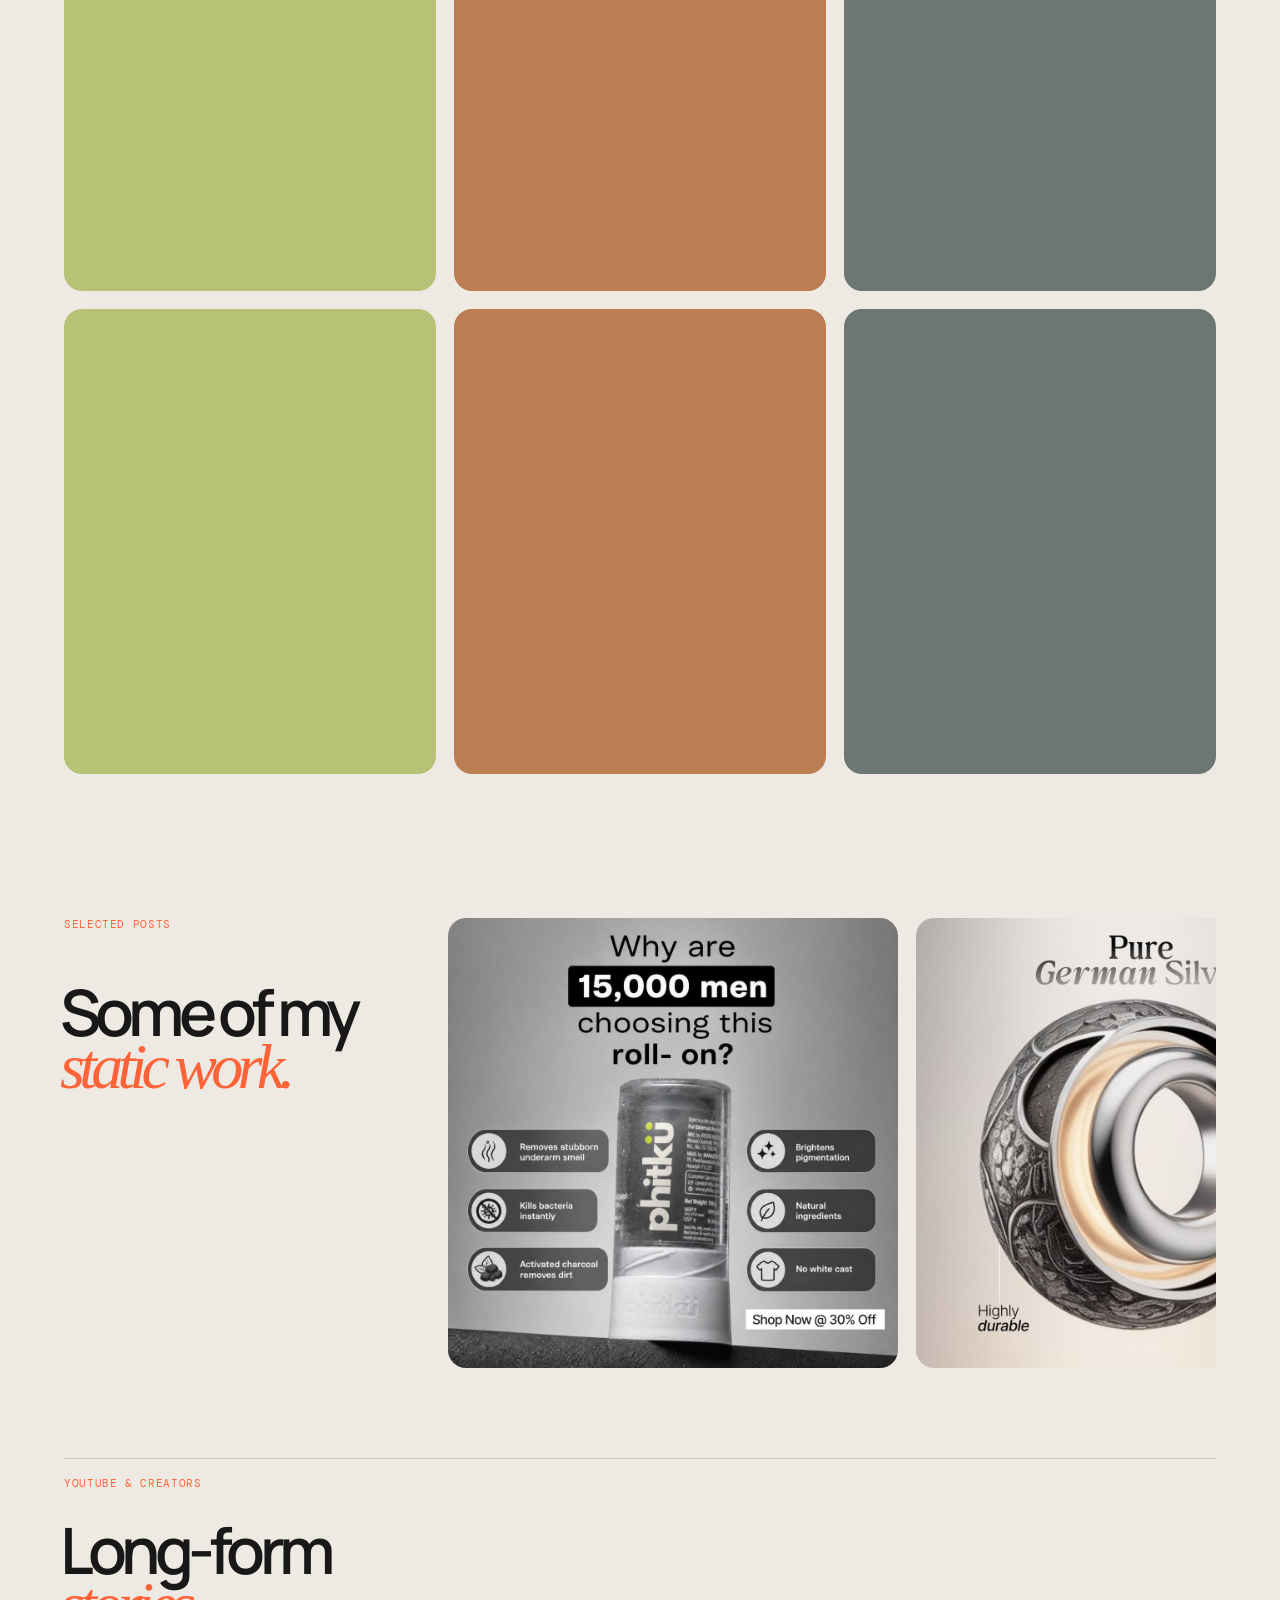
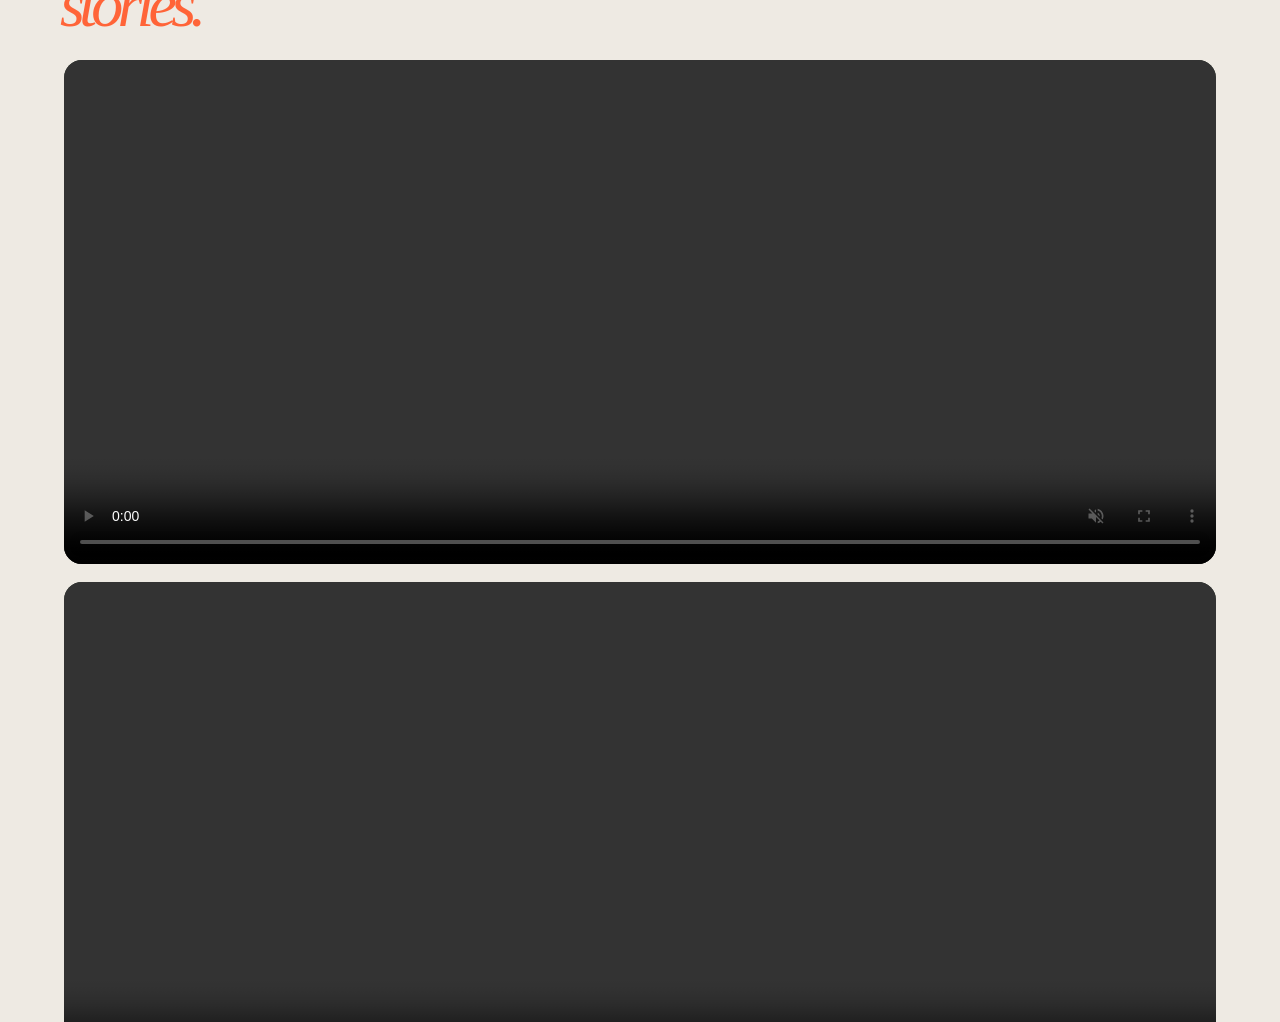
==== commit 43ae6bbf: "Standardize section headings" ====
--- a/work/index.html
+++ b/work/index.html
@@ -41,7 +41,7 @@
       <section class="work-intro" aria-labelledby="work-title">
         <div>
           <p class="eyebrow accent">01 / Work</p>
-          <h1 id="work-title">View my<br /><em>latest works.</em></h1>
+          <h2 class="work-title" id="work-title">View my<br /><em>latest works.</em></h2>
         </div>
         <p class="intro-copy">A selection of video edits, brand stories, social content, and visual experiences crafted to turn ideas into engaging stories.</p>
       </section>
--- a/work/styles.css
+++ b/work/styles.css
@@ -5,7 +5,7 @@
   --line: rgba(23, 24, 23, .16);
   --lime: #d7ff4b;
   --orange: #ff6438;
-  --section-heading-size: clamp(2.8rem, 5vw, 5.4rem);
+  --section-heading-size: 4rem;
 }
 
 * { box-sizing: border-box; }
@@ -26,9 +26,9 @@
 .top-banner picture, .top-banner img { display: block; width: 100%; }
 .top-banner img { border-radius: 18px; height: auto; }
 .work-intro { align-items: end; display: flex; justify-content: space-between; margin: clamp(70px, 12vh, 150px) 0 50px; }
-h1 { font-size: clamp(4.5rem, 8.6vw, 9rem); font-weight: 500; letter-spacing: -.095em; line-height: .77; margin: 27px 0 0 -8px; }
-h1 em { color: var(--orange); font-family: Georgia, serif; font-weight: 400; letter-spacing: -.12em; }
-.intro-copy { color: #52534d; font-size: clamp(.9rem, 1.3vw, 1.08rem); line-height: 1.55; margin: 0 4% 6px 0; max-width: 280px; }
+.work-title { font-size: clamp(4.5rem, 8.6vw, 9rem); font-weight: 500; letter-spacing: -.095em; line-height: .77; margin: 27px 0 0 -8px; }
+.work-title em { color: var(--orange); font-family: Georgia, serif; font-weight: 400; letter-spacing: -.12em; }
+.intro-copy { color: #52534d; font-size: 14px; line-height: 1.55; margin: 0 4% 6px 0; max-width: 280px; }
 .skills-section { border-top: 1px solid var(--line); display: grid; gap: clamp(36px, 8vw, 130px); grid-template-columns: .8fr 1.2fr; margin: 0 auto clamp(110px, 16vh, 190px); max-width: 1300px; padding-top: 18px; }
 .skills-heading h2, .static-work-heading h2, .celebrity-heading h2, .youtube-heading h2, .details-copy h2 { font-size: var(--section-heading-size); letter-spacing: -.09em; line-height: .82; }
 .skills-heading h2 { margin: 55px 0 0 -4px; }
@@ -38,7 +38,7 @@
 .skill-block-wide { grid-column: span 2; min-height: 210px; }
 .skill-block .mono { color: var(--orange); font-size: .58rem; margin: 0 0 20px; }
 .skill-block h3 { font-size: clamp(1.7rem, 3vw, 3rem); font-weight: 500; letter-spacing: -.08em; line-height: .9; margin: 0 0 14px; }
-.skill-copy { color: #52534d; font-size: .85rem; line-height: 1.5; margin: 0 0 22px; max-width: 390px; }
+.skill-copy { color: #52534d; font-size: 14px; line-height: 1.5; margin: 0 0 22px; max-width: 390px; }
 .skill-tags { display: flex; flex-wrap: wrap; gap: 8px; }
 .skill-tags span { border: 1px solid var(--line); border-radius: 999px; font: .58rem "DM Mono", monospace; padding: 8px 11px; text-transform: uppercase; }
 .skill-list { display: grid; gap: 12px; grid-template-columns: 1fr 1fr; }
@@ -70,14 +70,14 @@
 .celebrity-heading > .eyebrow { grid-column: 1 / -1; }
 .celebrity-heading h2 { margin: 55px 0 42px -4px; }
 .celebrity-heading h2 em { color: var(--orange); font-family: Georgia, serif; font-style: italic; font-weight: 400; }
-.celebrity-copy { align-self: end; color: #52534d; font-size: clamp(.9rem, 1.3vw, 1.08rem); line-height: 1.55; margin: 0 0 48px 12%; max-width: 360px; }
+.celebrity-copy { align-self: end; color: #52534d; font-size: 14px; line-height: 1.55; margin: 0 0 48px 12%; max-width: 360px; }
 .celebrity-grid { display: grid; gap: 18px; grid-template-columns: repeat(3, minmax(0, 1fr)); }
 .celebrity-grid img { aspect-ratio: 4 / 5; border-radius: 18px; display: block; object-fit: cover; width: 100%; }
 .youtube-section { border-top: 1px solid var(--line); margin: 0 auto clamp(90px, 14vh, 160px); max-width: 1300px; padding-top: 18px; }
-.youtube-heading h2 { margin: 55px 0 42px -4px; }
+.youtube-heading h2 { margin: 34px 0 28px -4px; }
 .youtube-heading h2 em { color: var(--orange); font-family: Georgia, serif; font-style: italic; font-weight: 400; }
-.youtube-grid { display: grid; gap: 18px; grid-template-columns: repeat(2, minmax(0, 1fr)); }
-.youtube-grid video { aspect-ratio: 16 / 9; background: #303b30; border-radius: 18px; display: block; object-fit: cover; width: 100%; }
+.youtube-grid { display: grid; gap: 18px; grid-template-columns: 1fr; }
+.youtube-grid video { aspect-ratio: 16 / 7; background: #303b30; border-radius: 18px; display: block; object-fit: cover; width: 100%; }
 h2 { font-size: clamp(1.2rem, 2.1vw, 2rem); font-weight: 600; letter-spacing: -.08em; line-height: .9; margin: 0; }
 h2 span { font-family: Georgia, serif; font-style: italic; font-weight: 400; letter-spacing: -.12em; }
 .slide-detail { font-size: .66rem; line-height: 1.35; margin: 14px 0 0; }
@@ -100,17 +100,18 @@
 .details-copy { border: 1px solid var(--line); padding: 26px 30px 34px; }
 .details-copy h2 { font-weight: 500; margin: 58px 0 36px; }
 .details-label { margin-top: 30px; }
-.details-text { color: #52534d; font-size: .95rem; line-height: 1.5; margin: 14px 0 0; }
+.details-text { color: #52534d; font-size: 14px; line-height: 1.5; margin: 14px 0 0; }
 .contact-details { background: var(--orange); color: var(--ink); display: flex; flex-direction: column; justify-content: center; padding: 36px clamp(28px, 5vw, 70px); }
 .contact-details .eyebrow { color: var(--ink); margin-bottom: 30px; }
 .contact-details a { border-bottom: 1px solid rgba(23,24,23,.25); font-size: clamp(1rem, 1.7vw, 1.35rem); padding: 16px 0; }
 .contact-details a span { float: right; }
 
 @media (max-width: 768px) {
+  :root { --section-heading-size: 2.8rem; }
   .work-page { padding: 22px 20px 20px; }
   .site-header .eyebrow { display: none; }
   .work-intro { align-items: start; flex-direction: column; gap: 28px; margin: 90px 0 36px; }
-  h1 { font-size: 18vw; }
+  .work-title { font-size: 18vw; }
   .intro-copy { margin: 0; max-width: inherit;font-size: 14px; line-height: 1.4;}
   .skills-section { display: block; margin-bottom: 90px; }
   .skills-heading h2 { margin: 45px 0 42px; }
@@ -140,11 +141,13 @@
   .static-work-section { display: block; }
   .static-work-heading h2 { margin: 0 0 36px; }
   .celebrity-heading { display: block; }
-  .celebrity-heading h2 { margin: 42px 0 30px; }
+  .celebrity-heading h2 { font-size: 18vw; margin: 42px 0 30px; }
   .celebrity-copy { margin: 0 0 30px; max-width: 280px; }
+  .celebrity-section { margin-bottom: 36px; }
+  .work-intro { margin-top: 36px; }
   .celebrity-grid { gap: 12px; }
   .celebrity-grid img { border-radius: 14px; }
-  .youtube-heading h2 { margin: 42px 0 30px; }
+  .youtube-heading h2 { margin: 28px 0 22px; }
   .youtube-grid { gap: 12px; grid-template-columns: 1fr; }
   .youtube-grid video { border-radius: 14px; }
   .image-slider-button { align-items: center; background: rgba(238,234,227,.92); border: 1px solid var(--line); border-radius: 50%; color: var(--ink); display: flex; height: 34px; justify-content: center; position: absolute; top: 50%; transform: translateY(-50%); width: 34px; z-index: 3; }
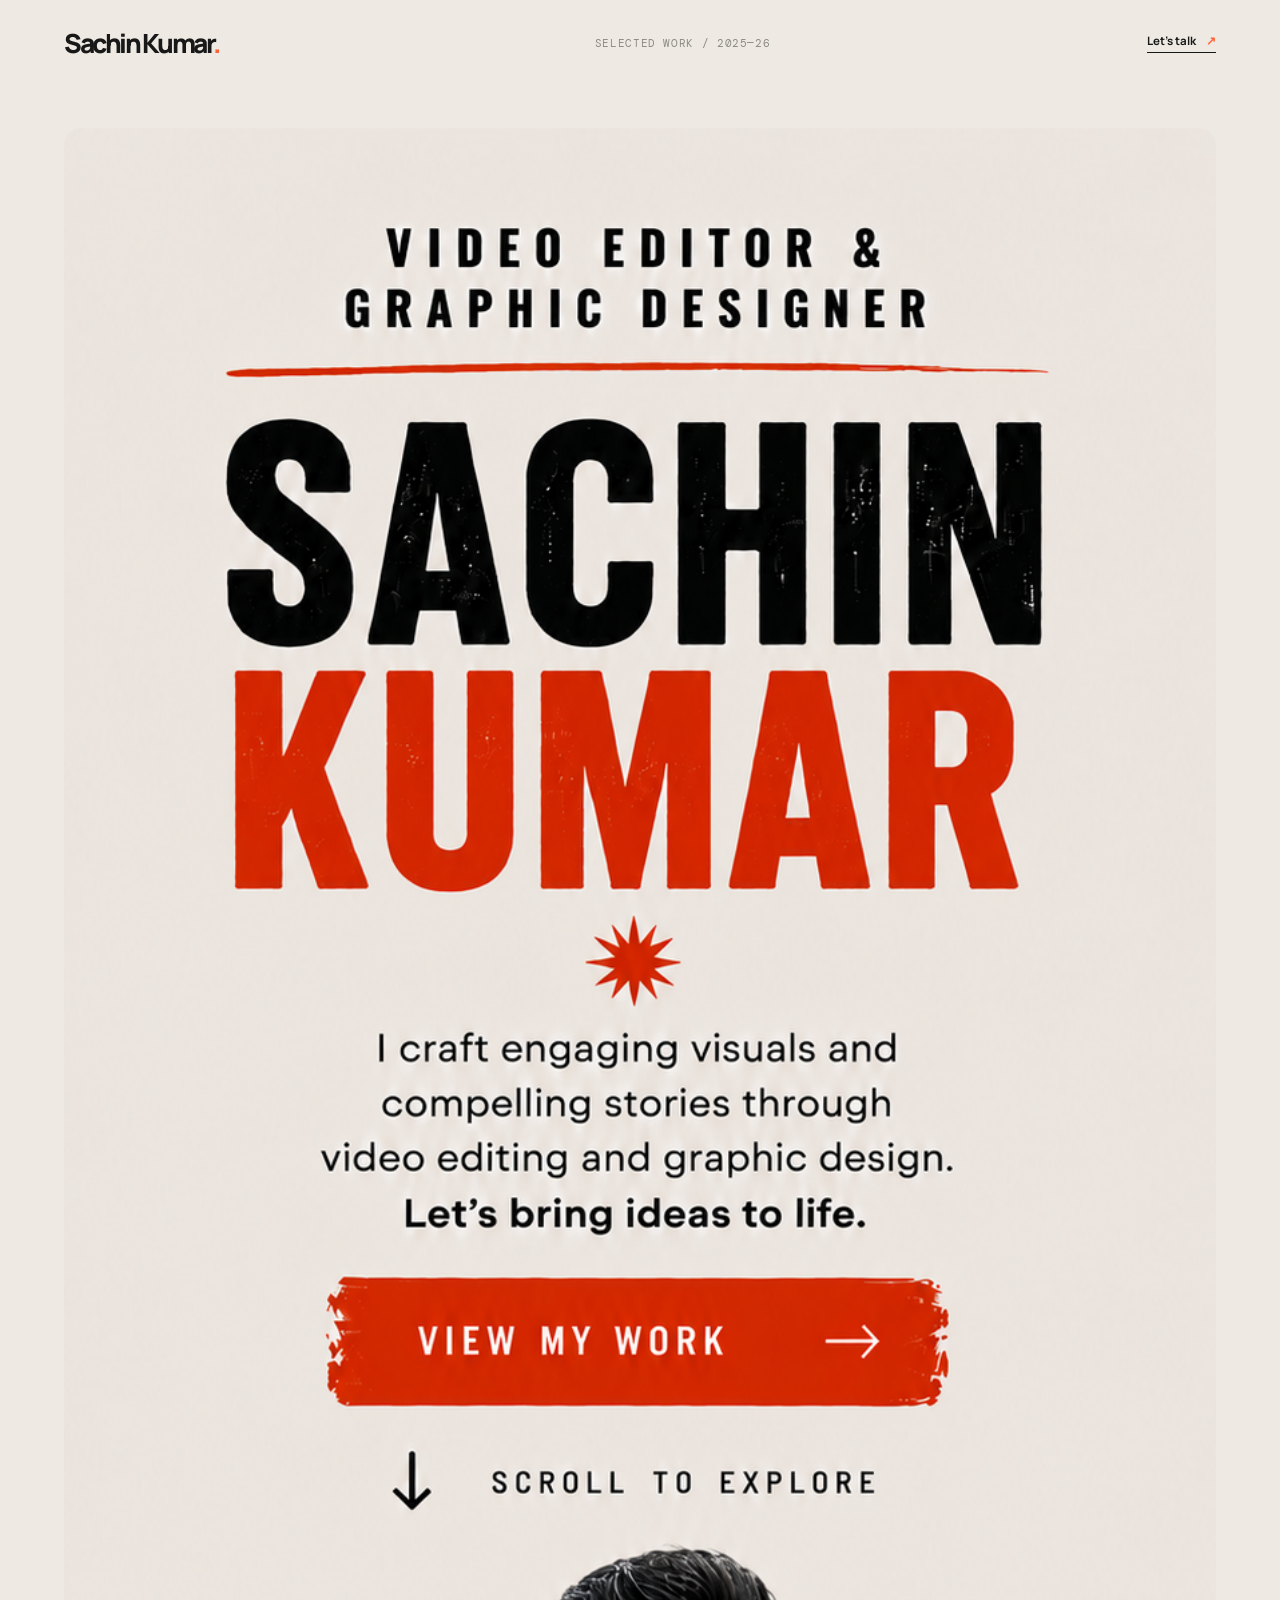
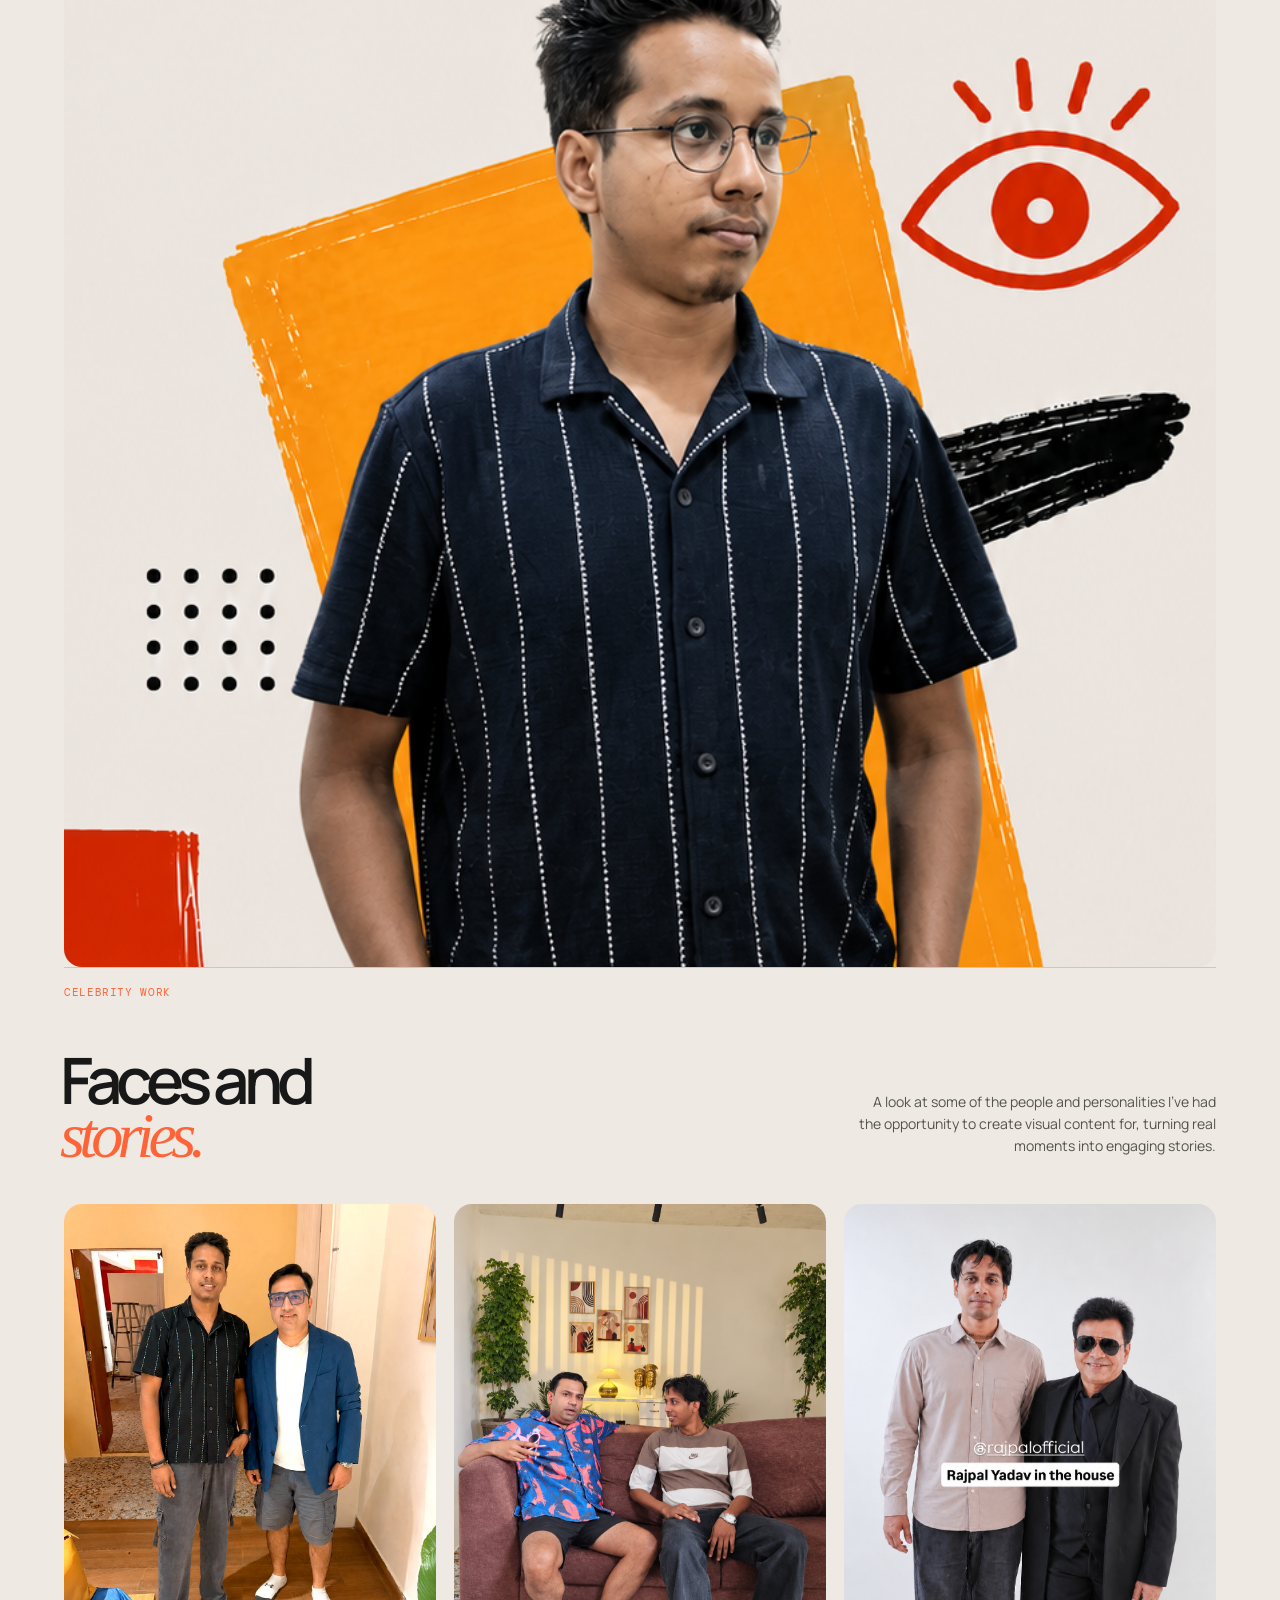
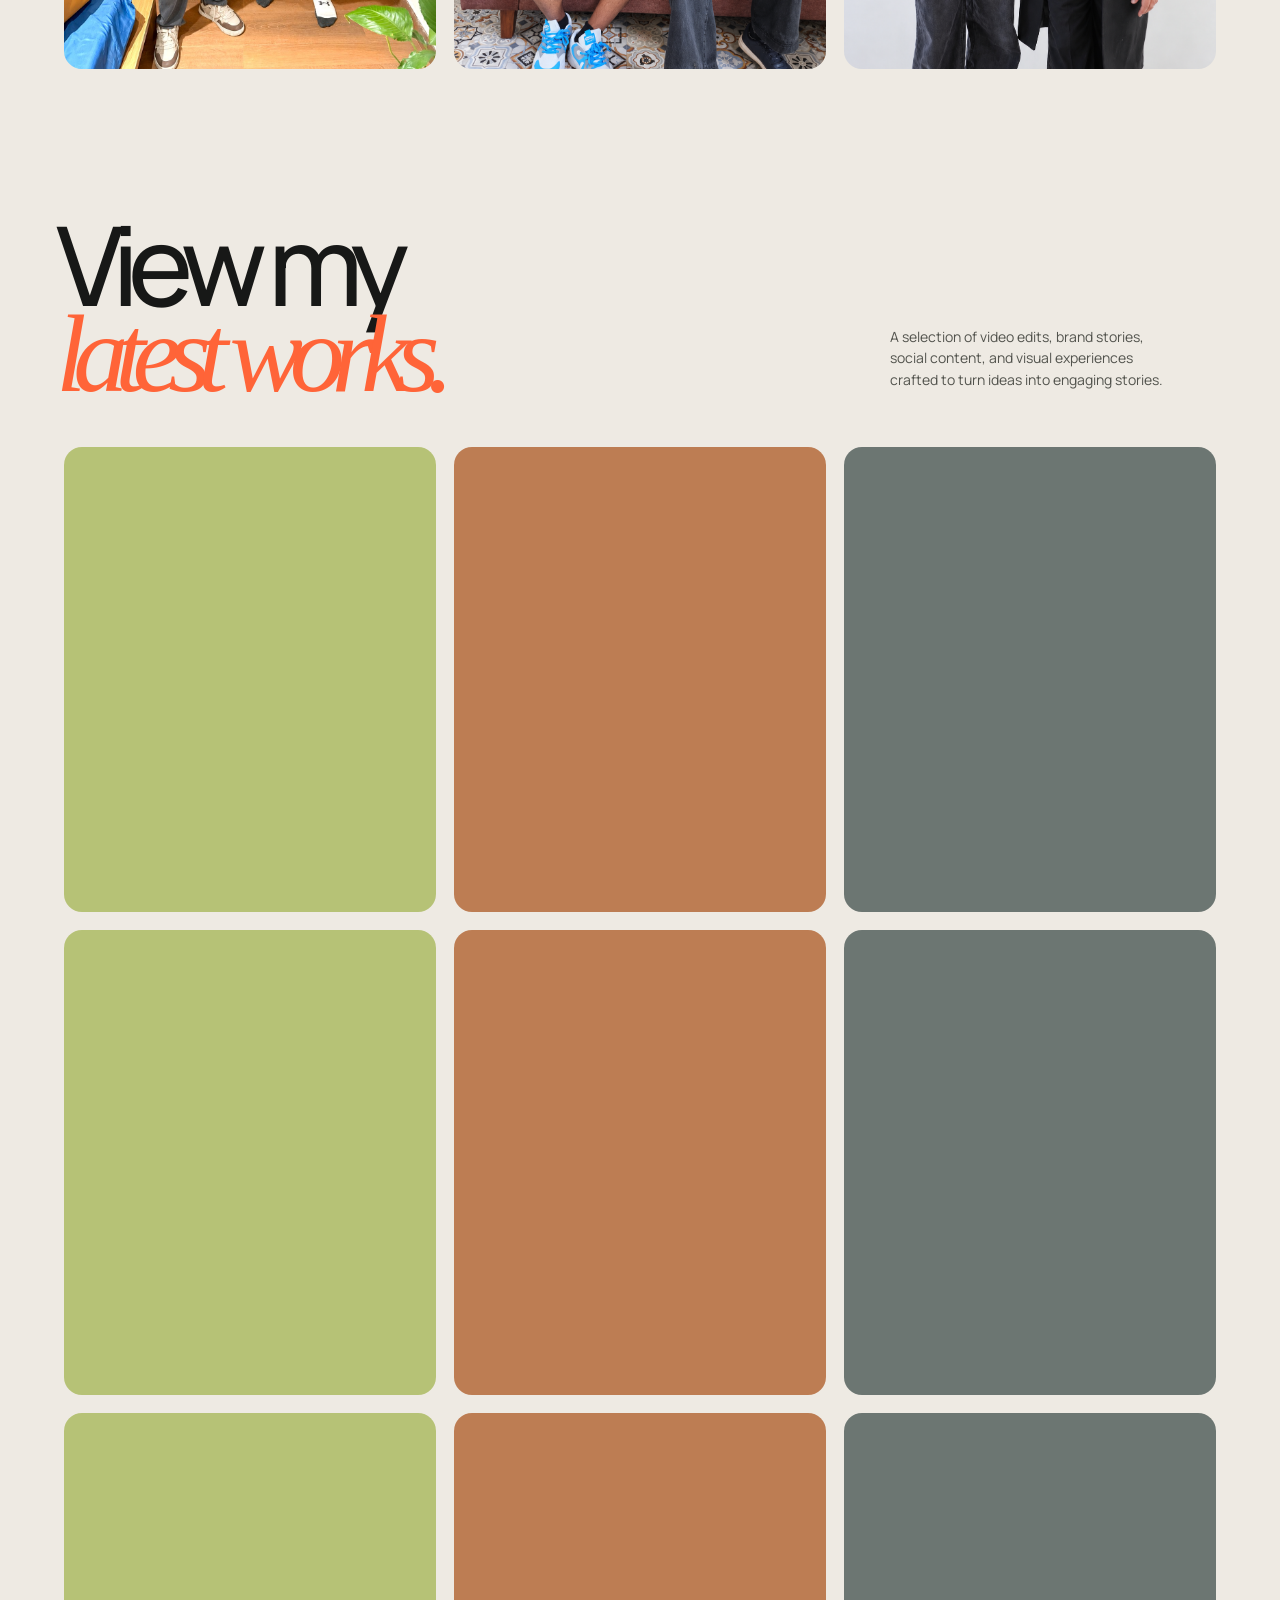
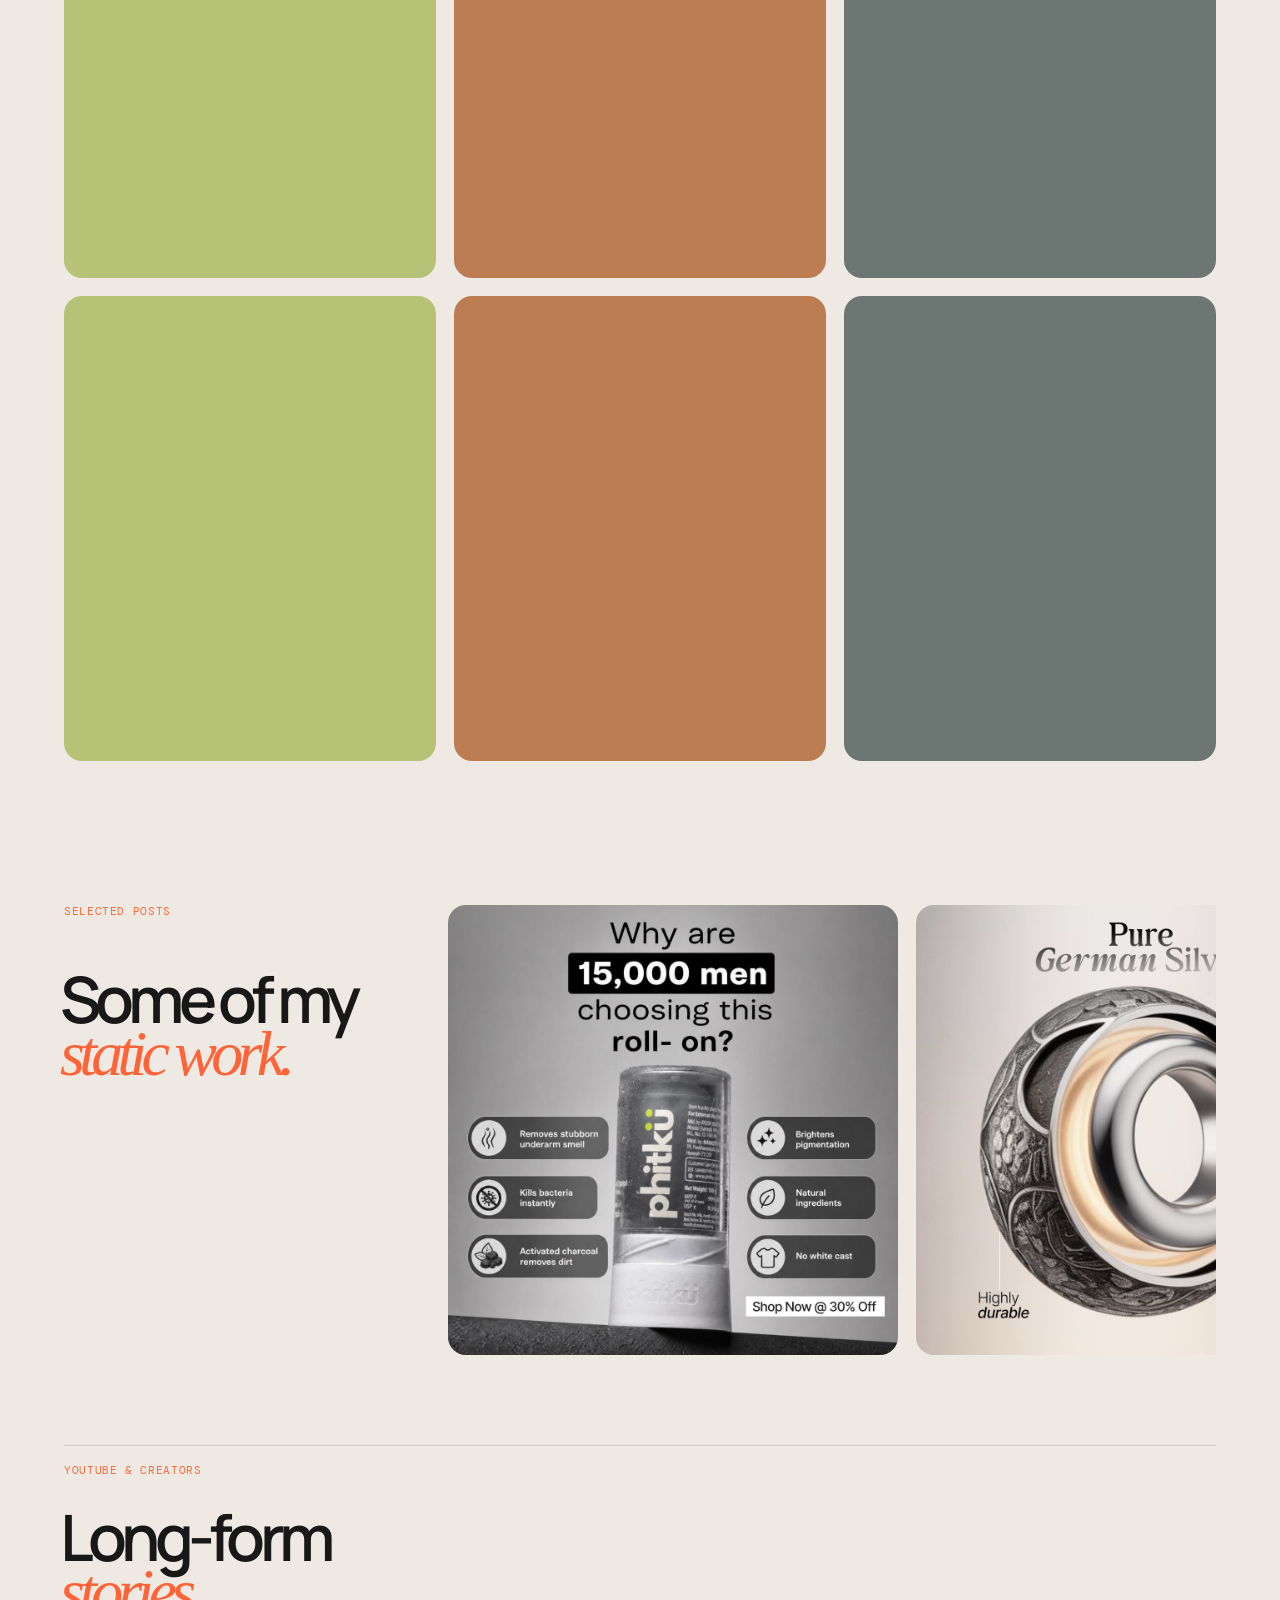
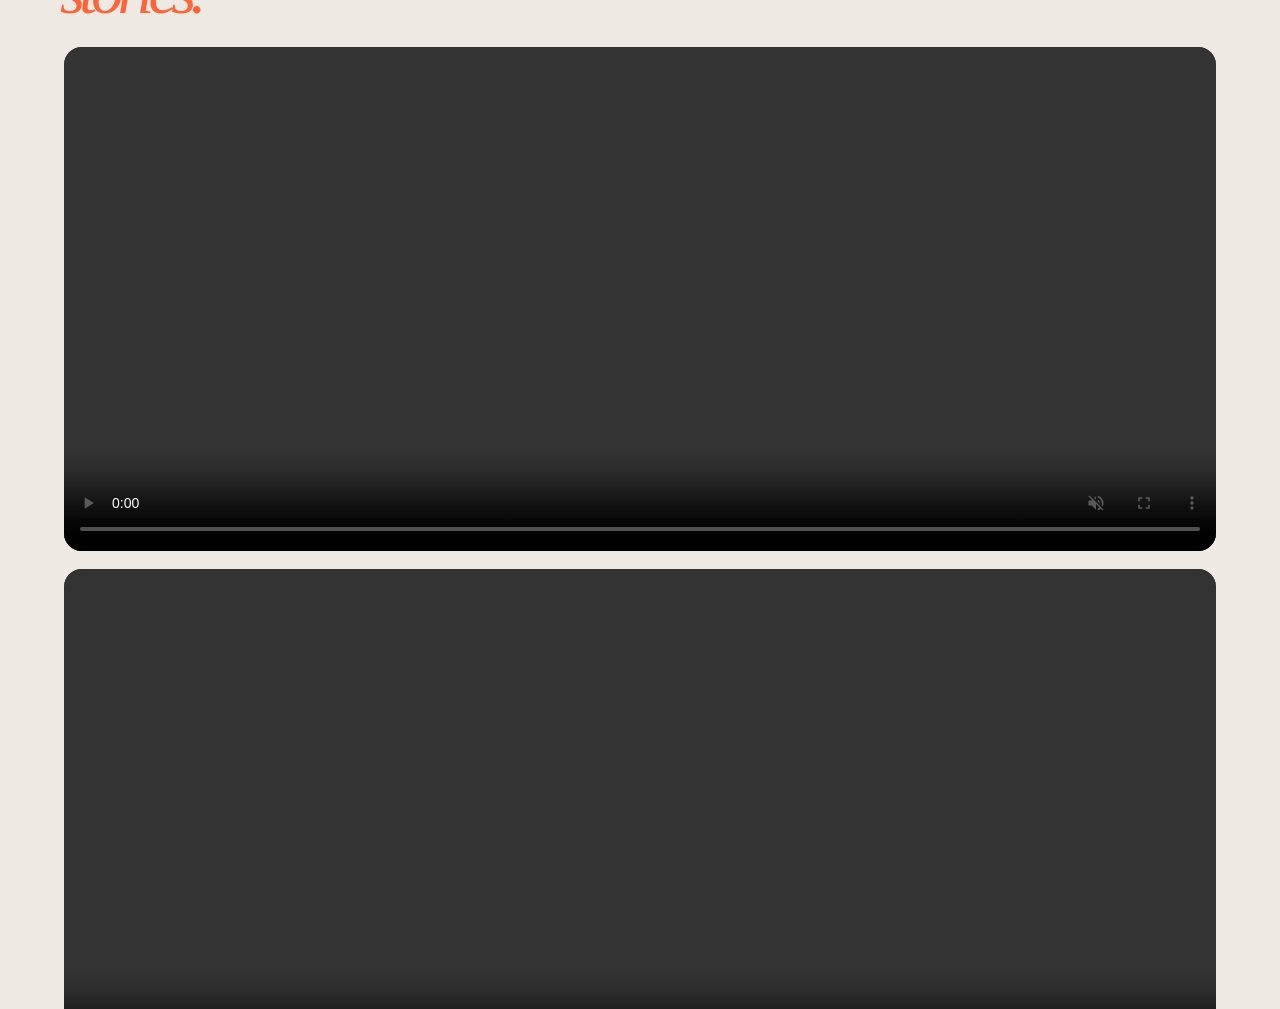
==== commit c99fbd25: "Refine section labels and spacing" ====
--- a/work/index.html
+++ b/work/index.html
@@ -40,7 +40,6 @@
 
       <section class="work-intro" aria-labelledby="work-title">
         <div>
-          <p class="eyebrow accent">01 / Work</p>
           <h2 class="work-title" id="work-title">View my<br /><em>latest works.</em></h2>
         </div>
         <p class="intro-copy">A selection of video edits, brand stories, social content, and visual experiences crafted to turn ideas into engaging stories.</p>
@@ -77,7 +76,6 @@
 
       <section class="skills-section" aria-labelledby="skills-title">
         <div class="skills-heading">
-          <p class="eyebrow accent">02 / Capabilities</p>
           <h2 id="skills-title">A toolkit for<br /><em>making impact.</em></h2>
         </div>
         <div class="skills-grid">
--- a/work/styles.css
+++ b/work/styles.css
@@ -70,7 +70,7 @@
 .celebrity-heading > .eyebrow { grid-column: 1 / -1; }
 .celebrity-heading h2 { margin: 55px 0 42px -4px; }
 .celebrity-heading h2 em { color: var(--orange); font-family: Georgia, serif; font-style: italic; font-weight: 400; }
-.celebrity-copy { align-self: end; color: #52534d; font-size: 14px; line-height: 1.55; margin: 0 0 48px 12%; max-width: 360px; }
+.celebrity-copy { align-self: end; color: #52534d; font-size: 14px; line-height: 1.55; margin: 0 0 48px auto; max-width: 360px; text-align: right; }
 .celebrity-grid { display: grid; gap: 18px; grid-template-columns: repeat(3, minmax(0, 1fr)); }
 .celebrity-grid img { aspect-ratio: 4 / 5; border-radius: 18px; display: block; object-fit: cover; width: 100%; }
 .youtube-section { border-top: 1px solid var(--line); margin: 0 auto clamp(90px, 14vh, 160px); max-width: 1300px; padding-top: 18px; }
@@ -111,7 +111,11 @@
   .work-page { padding: 22px 20px 20px; }
   .site-header .eyebrow { display: none; }
   .work-intro { align-items: start; flex-direction: column; gap: 28px; margin: 90px 0 36px; }
-  .work-title { font-size: 18vw; }
+  .work-title,
+  .skills-heading h2,
+  .static-work-heading h2,
+  .celebrity-heading h2,
+  .youtube-heading h2 { font-size: 2.8rem; }
   .intro-copy { margin: 0; max-width: inherit;font-size: 14px; line-height: 1.4;}
   .skills-section { display: block; margin-bottom: 90px; }
   .skills-heading h2 { margin: 45px 0 42px; }
@@ -139,10 +143,10 @@
   .details-copy h2 { margin: 42px 0 30px; }
   .contact-details { padding: 30px 16px; }
   .static-work-section { display: block; }
-  .static-work-heading h2 { margin: 0 0 36px; }
+  .static-work-heading h2 { margin: 28px 0 36px; }
   .celebrity-heading { display: block; }
-  .celebrity-heading h2 { font-size: 18vw; margin: 42px 0 30px; }
-  .celebrity-copy { margin: 0 0 30px; max-width: 280px; }
+  .celebrity-heading h2 { margin: 42px 0 30px; }
+  .celebrity-copy { margin: 0 0 30px; max-width: none; text-align: left; width: 100%; }
   .celebrity-section { margin-bottom: 36px; }
   .work-intro { margin-top: 36px; }
   .celebrity-grid { gap: 12px; }
